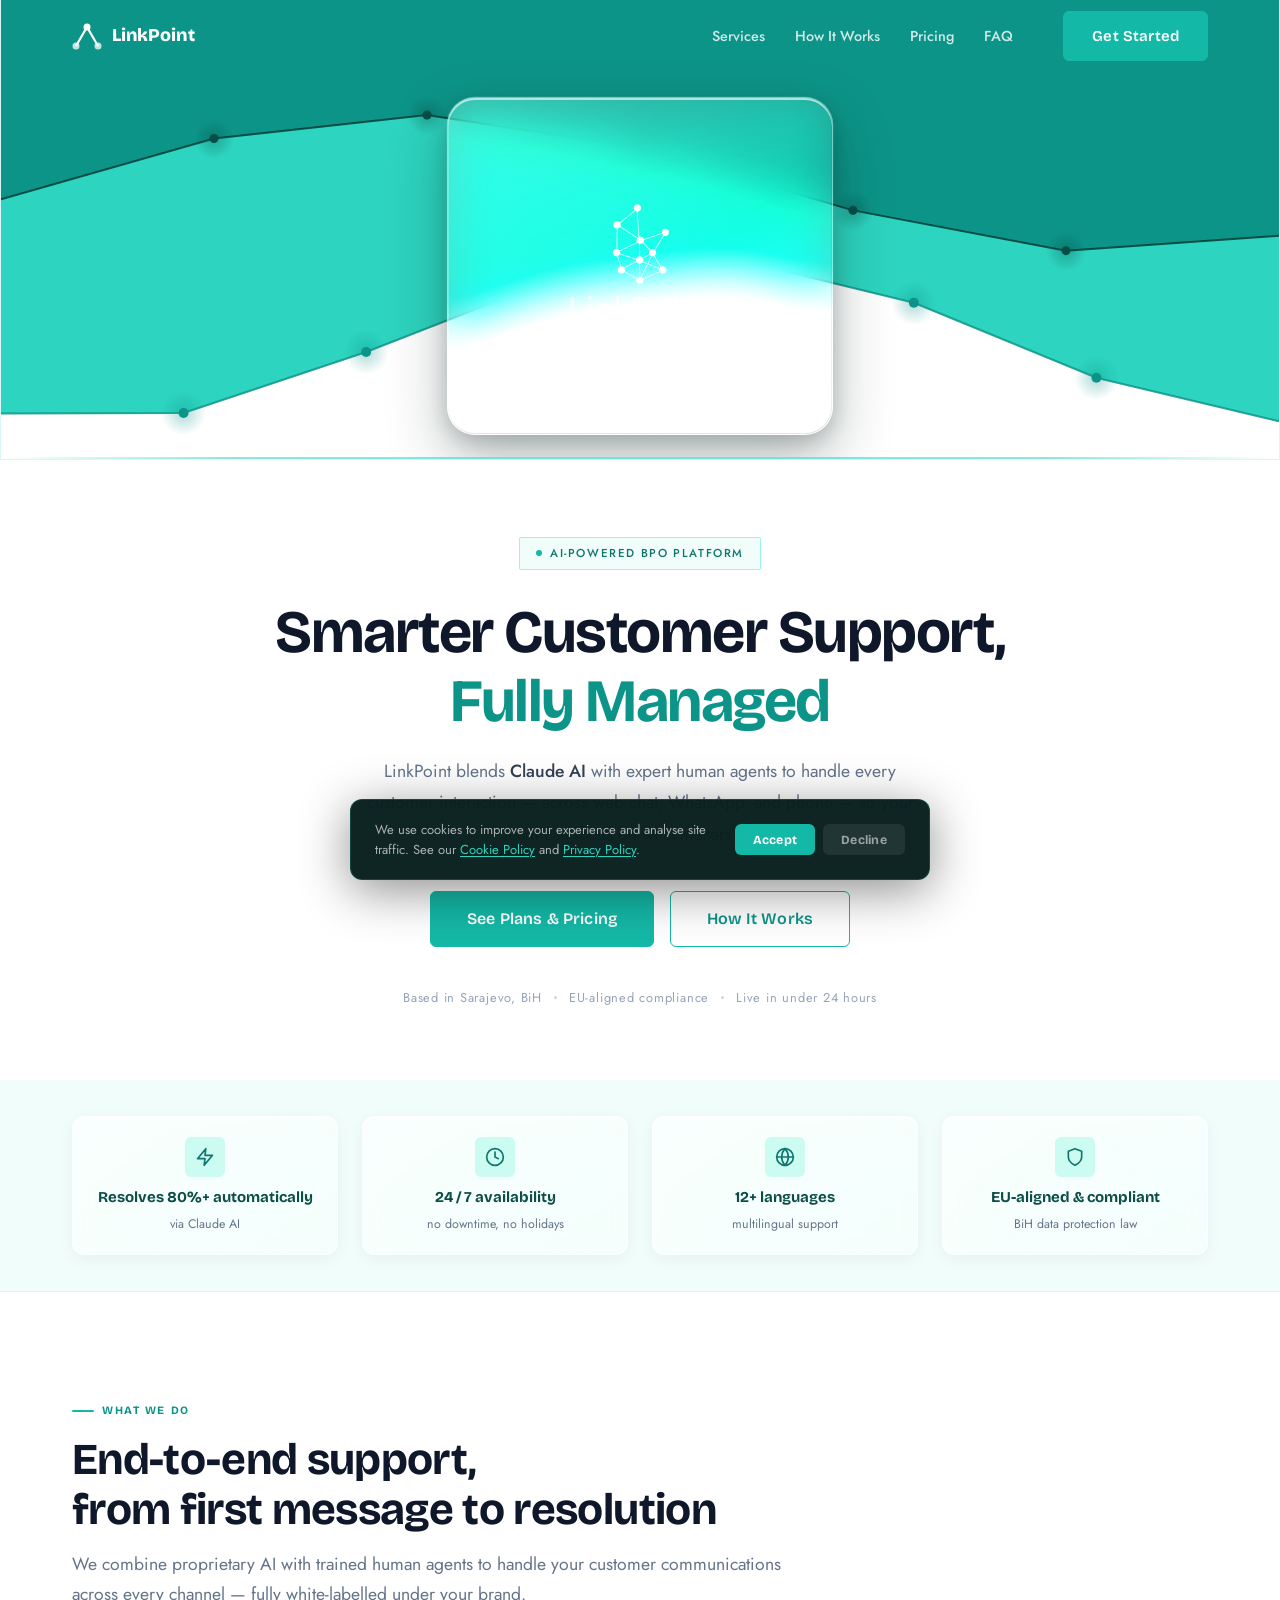
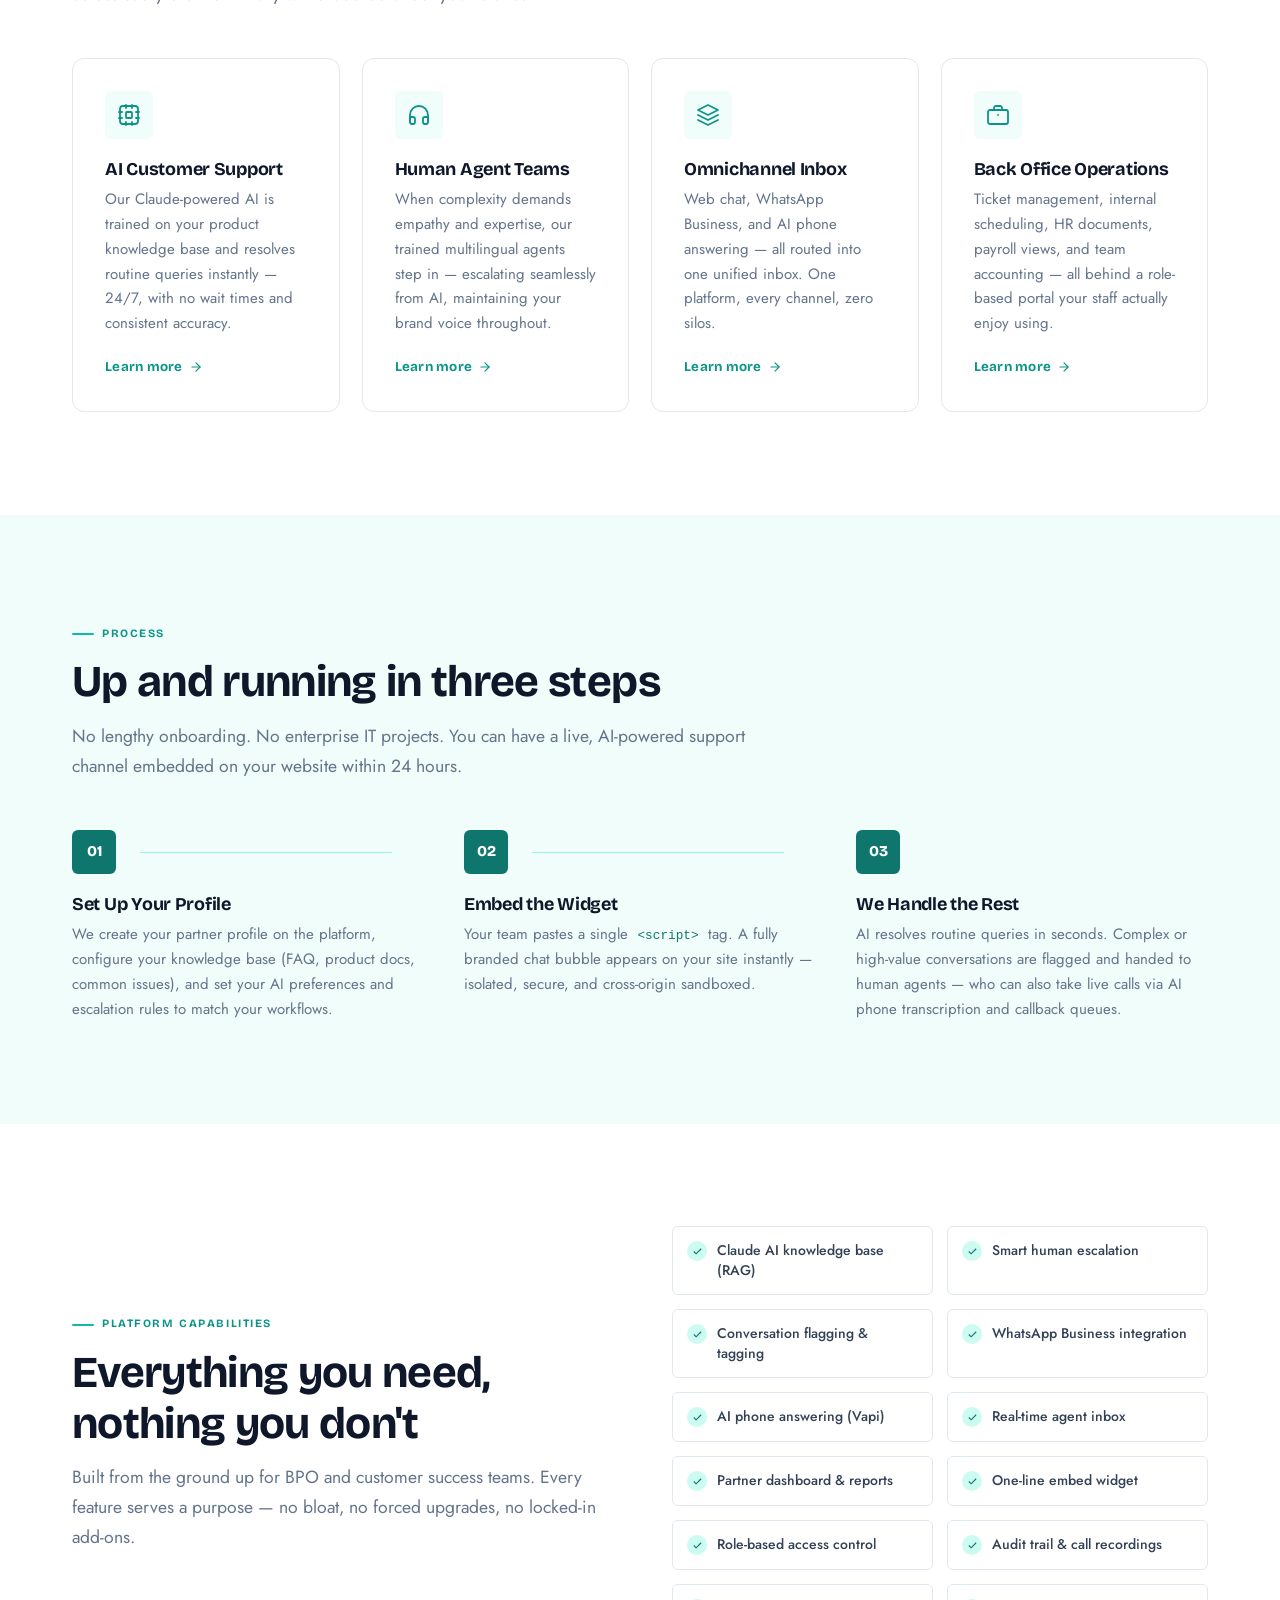
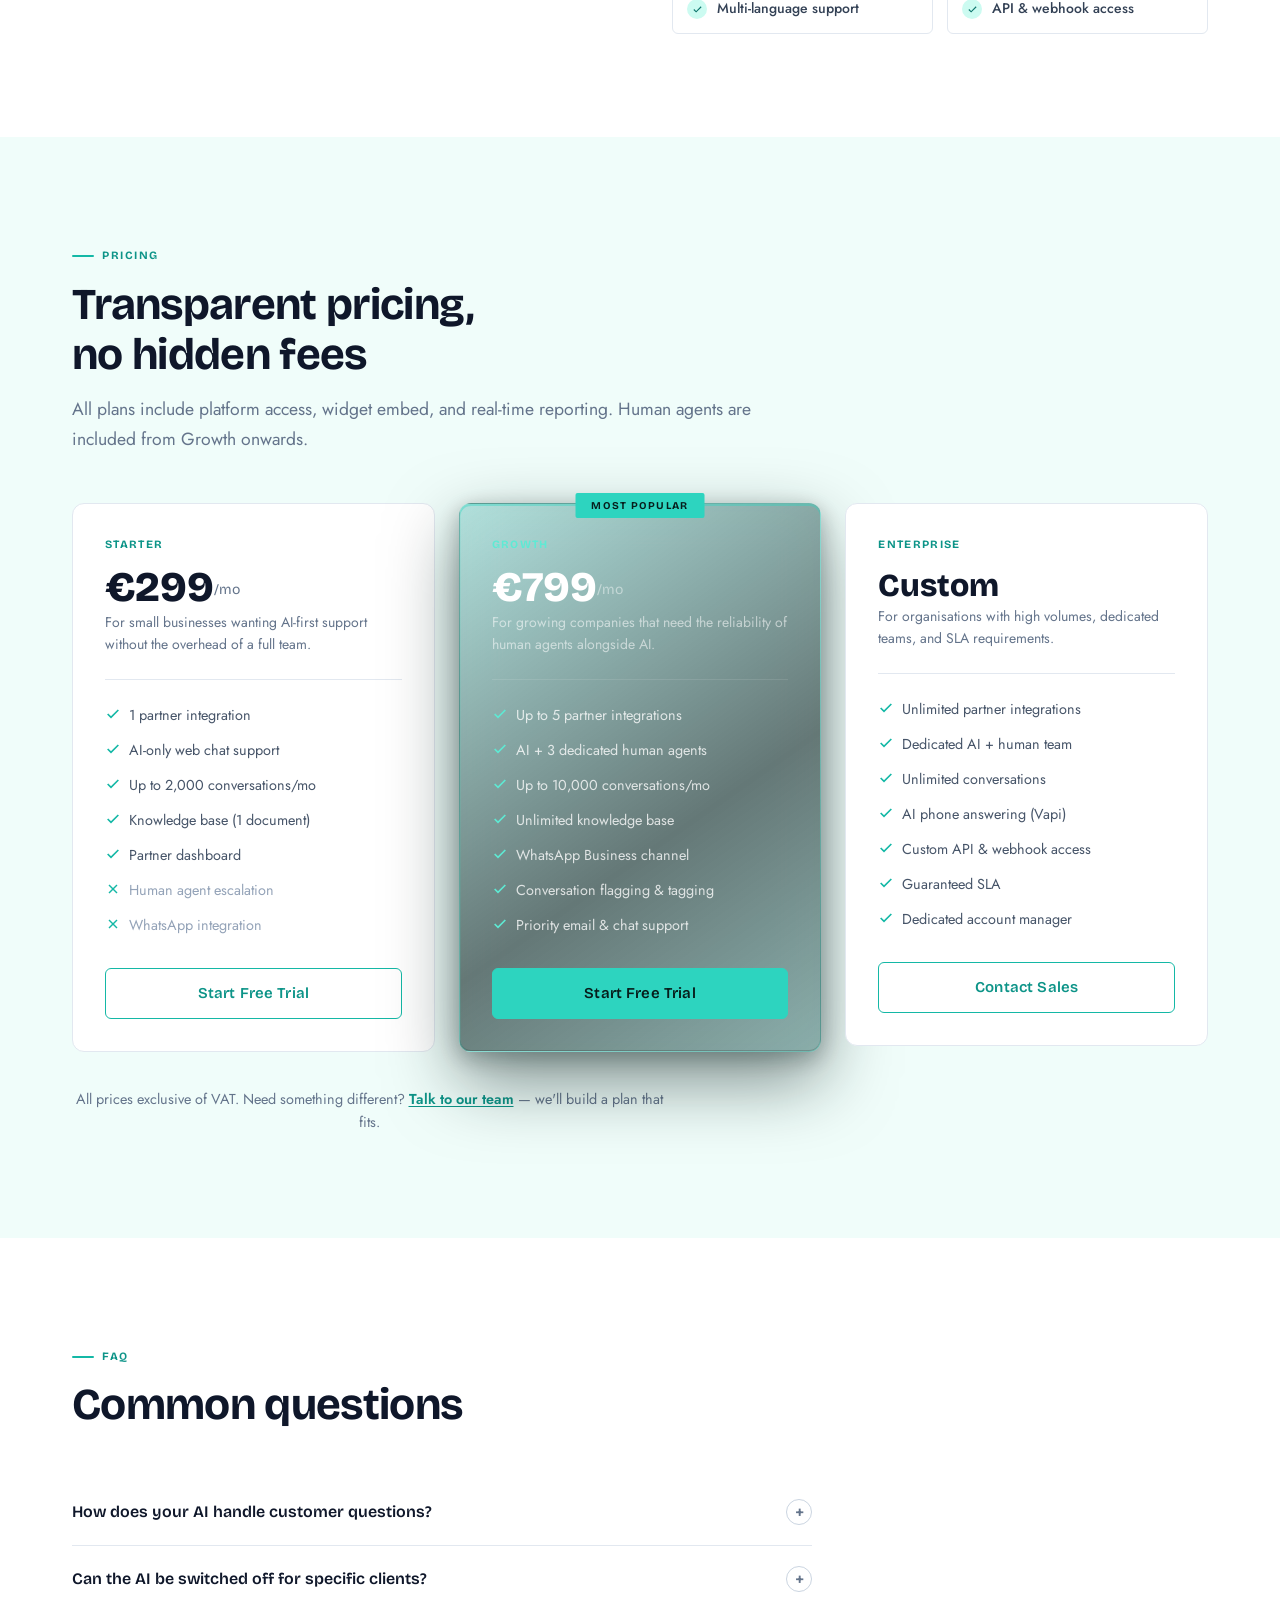
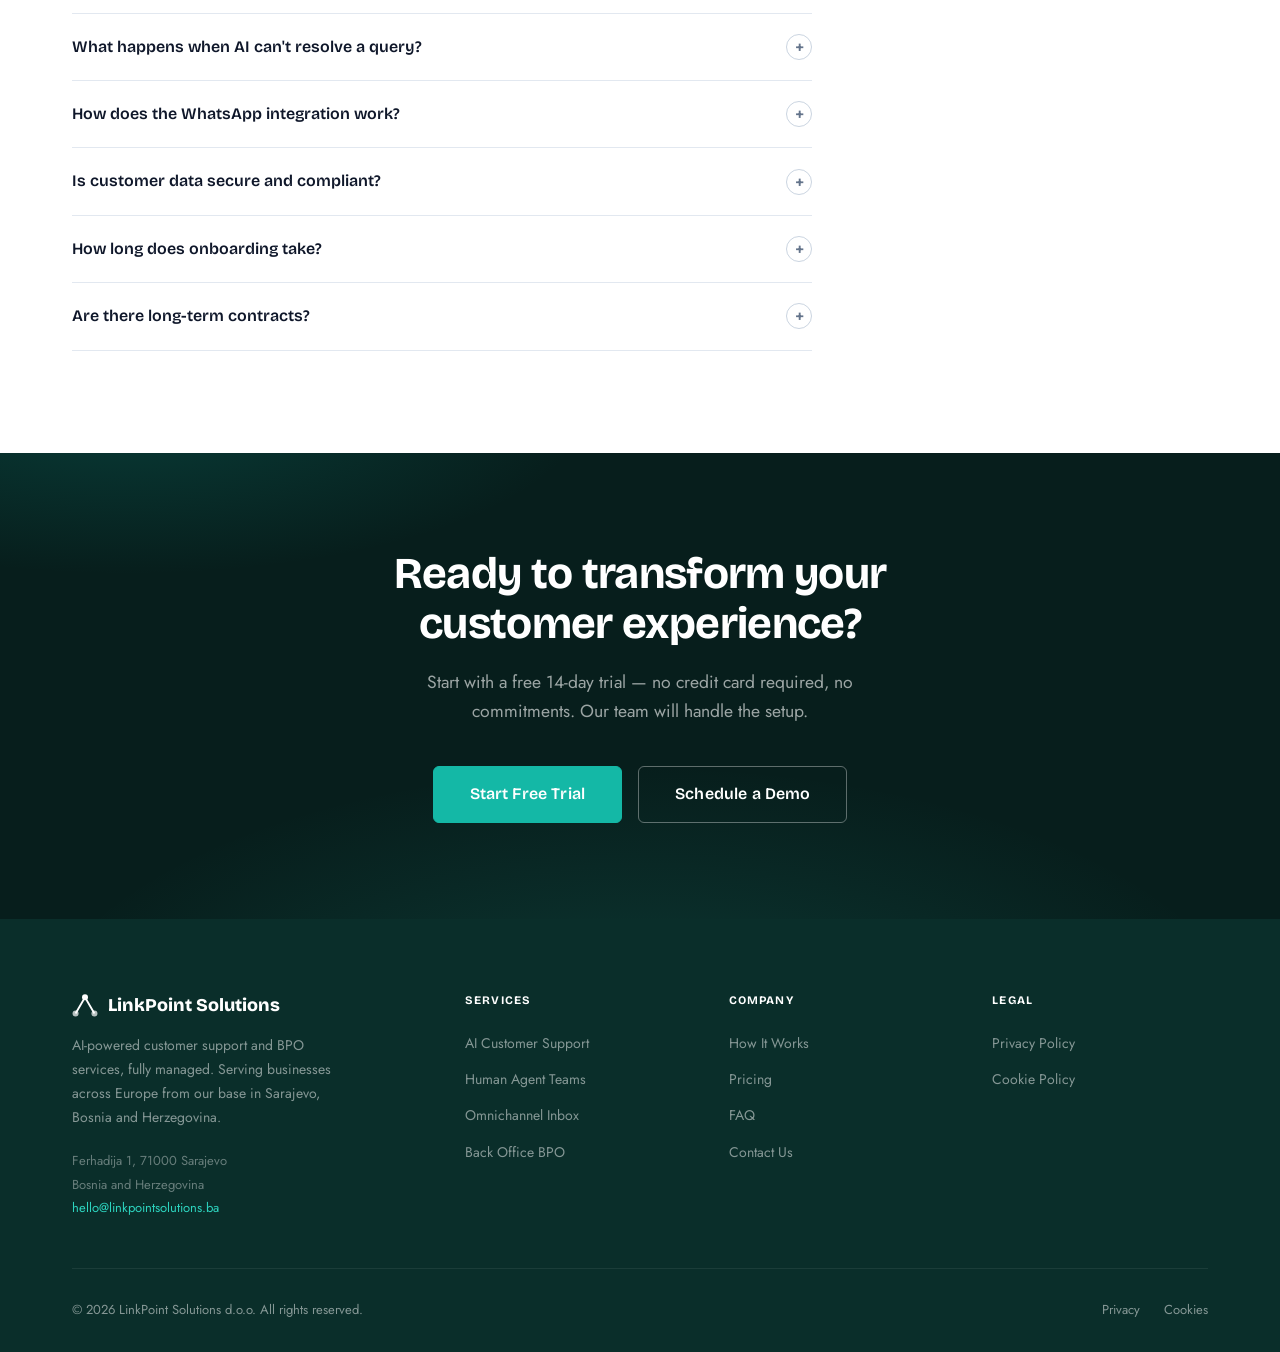
==== index.html @ cbd2d85a "Initial commit: LinkPoint Solutions website with two design variants Includes the original site plus" ====
<!DOCTYPE html>
<html lang="en">
<head>
  <meta charset="UTF-8" />
  <meta name="viewport" content="width=device-width, initial-scale=1.0" />
  <title>LinkPoint Solutions — AI-Powered Customer Support & BPO</title>
  <meta name="description" content="LinkPoint delivers a hybrid AI + human BPO platform — fully managed customer support across web chat, WhatsApp, and phone. Based in Bosnia and Herzegovina, serving clients across Europe." />
  <meta name="keywords" content="BPO, customer support, AI customer support, human agents, WhatsApp integration, Bosnia Herzegovina" />

  <!-- Open Graph -->
  <meta property="og:type" content="website" />
  <meta property="og:title" content="LinkPoint Solutions — AI-Powered Customer Support" />
  <meta property="og:description" content="Hybrid AI + human customer support, fully managed. One line of code on your website." />
  <meta property="og:locale" content="en_GB" />

  <!-- Fonts: Bricolage Grotesque (display) + Jost (body) -->
  <link rel="preconnect" href="https://fonts.googleapis.com" />
  <link rel="preconnect" href="https://fonts.gstatic.com" crossorigin />
  <link href="https://fonts.googleapis.com/css2?family=Bricolage+Grotesque:opsz,wght@12..96,400;12..96,600;12..96,700;12..96,800&family=Jost:wght@300;400;500;600&display=swap" rel="stylesheet" />

  <link rel="stylesheet" href="style.css" />
</head>
<body>

<!-- ── Cookie Consent Banner ─────────────────────────────── -->
<div class="cookie-bar" id="cookieBar" role="complementary" aria-label="Cookie consent">
  <p class="cookie-text">
    We use cookies to improve your experience and analyse site traffic.
    See our <a href="cookie-policy.html">Cookie Policy</a> and
    <a href="privacy-policy.html">Privacy Policy</a>.
  </p>
  <div class="cookie-btns">
    <button class="c-btn c-accept" id="cookieAccept">Accept</button>
    <button class="c-btn c-decline" id="cookieDecline">Decline</button>
  </div>
</div>

<!-- ── Navigation ────────────────────────────────────────── -->
<nav class="nav" id="mainNav" aria-label="Main navigation">
  <div class="container nav-inner">
    <a href="index.html" class="nav-logo" aria-label="LinkPoint Solutions home">
      <!-- Logo mark: 3 nodes connected by straight lines (mirrors the wave) -->
      <svg width="30" height="28" viewBox="0 0 30 28" fill="none" aria-hidden="true">
        <circle cx="4"  cy="24" r="3.5" fill="currentColor" opacity=".75"/>
        <circle cx="15" cy="5"  r="3.5" fill="currentColor"/>
        <circle cx="26" cy="24" r="3.5" fill="currentColor" opacity=".75"/>
        <polyline points="4,24 15,5 26,24" stroke="currentColor" stroke-width="2.2"
                  stroke-linejoin="miter" fill="none"/>
      </svg>
      LinkPoint
    </a>

    <ul class="nav-links" role="list">
      <li><a href="#services" class="nav-link">Services</a></li>
      <li><a href="#how-it-works" class="nav-link">How It Works</a></li>
      <li><a href="#pricing" class="nav-link">Pricing</a></li>
      <li><a href="#faq" class="nav-link">FAQ</a></li>
    </ul>

    <div class="nav-cta">
      <a href="#contact" class="btn btn-primary">Get Started</a>
    </div>

    <button class="nav-toggle" id="navToggle" aria-label="Toggle menu" aria-expanded="false">
      <span></span><span></span><span></span>
    </button>
  </div>
</nav>

<!-- Mobile drawer -->
<div class="nav-drawer" id="navDrawer" role="dialog" aria-modal="true" aria-label="Mobile navigation">
  <a href="#services"      class="nav-link">Services</a>
  <a href="#how-it-works"  class="nav-link">How It Works</a>
  <a href="#pricing"       class="nav-link">Pricing</a>
  <a href="#faq"           class="nav-link">FAQ</a>
  <div class="nav-cta"><a href="#contact" class="btn btn-primary btn-lg">Get Started</a></div>
</div>

<!-- ── Wave Header (top of page, with logo) ──────────────── -->
<header class="wave-header" aria-label="LinkPoint Solutions">
  <canvas id="heroWave" aria-hidden="true"></canvas>
  <div class="wave-logo-wrap">
    <div class="wave-logo-glass">
      <img src="logo.png" alt="LinkPoint Solutions" class="wave-logo-img" />
    </div>
  </div>
</header>

<!-- ── Hero Content (white bg below wave) ────────────────── -->
<section class="hero-below" id="home" aria-label="Hero">
  <div class="container hero-below-inner">

    <div class="hero-badge">
      <span class="badge-pulse" aria-hidden="true"></span>
      AI-Powered BPO Platform
    </div>

    <h1>Smarter Customer Support,<br><em>Fully Managed</em></h1>

    <p class="hero-lead">
      LinkPoint blends <strong>Claude AI</strong> with expert human agents to handle
      every customer interaction — across web chat, WhatsApp, and phone —
      so your team can focus on what matters most.
    </p>

    <div class="hero-actions">
      <a href="#pricing" class="btn btn-primary btn-lg">See Plans &amp; Pricing</a>
      <a href="#how-it-works" class="btn btn-outline btn-lg">How It Works</a>
    </div>

    <div class="hero-proof">
      <span>Based in Sarajevo, BiH</span>
      <span class="hero-proof-sep" aria-hidden="true"></span>
      <span>EU-aligned compliance</span>
      <span class="hero-proof-sep" aria-hidden="true"></span>
      <span>Live in under 24 hours</span>
    </div>

  </div>
</section>


<!-- ── Value Bar ──────────────────────────────────────────── -->
<section class="value-bar" aria-label="Key benefits">
  <div class="container">
    <div class="value-grid">
      <div class="value-item">
        <div class="value-icon" aria-hidden="true">
          <!-- Bolt -->
          <svg width="20" height="20" fill="none" stroke="currentColor" stroke-width="2" stroke-linecap="round" stroke-linejoin="round" viewBox="0 0 24 24"><polygon points="13 2 3 14 12 14 11 22 21 10 12 10 13 2"/></svg>
        </div>
        <div class="value-text">Resolves 80%+ automatically</div>
        <div class="value-sub">via Claude AI</div>
      </div>
      <div class="value-item">
        <div class="value-icon" aria-hidden="true">
          <!-- Clock -->
          <svg width="20" height="20" fill="none" stroke="currentColor" stroke-width="2" stroke-linecap="round" stroke-linejoin="round" viewBox="0 0 24 24"><circle cx="12" cy="12" r="10"/><polyline points="12 6 12 12 16 14"/></svg>
        </div>
        <div class="value-text">24 / 7 availability</div>
        <div class="value-sub">no downtime, no holidays</div>
      </div>
      <div class="value-item">
        <div class="value-icon" aria-hidden="true">
          <!-- Globe -->
          <svg width="20" height="20" fill="none" stroke="currentColor" stroke-width="2" stroke-linecap="round" stroke-linejoin="round" viewBox="0 0 24 24"><circle cx="12" cy="12" r="10"/><line x1="2" y1="12" x2="22" y2="12"/><path d="M12 2a15.3 15.3 0 0 1 4 10 15.3 15.3 0 0 1-4 10 15.3 15.3 0 0 1-4-10 15.3 15.3 0 0 1 4-10z"/></svg>
        </div>
        <div class="value-text">12+ languages</div>
        <div class="value-sub">multilingual support</div>
      </div>
      <div class="value-item">
        <div class="value-icon" aria-hidden="true">
          <!-- Shield -->
          <svg width="20" height="20" fill="none" stroke="currentColor" stroke-width="2" stroke-linecap="round" stroke-linejoin="round" viewBox="0 0 24 24"><path d="M12 22s8-4 8-10V5l-8-3-8 3v7c0 6 8 10 8 10z"/></svg>
        </div>
        <div class="value-text">EU-aligned &amp; compliant</div>
        <div class="value-sub">BiH data protection law</div>
      </div>
    </div>
  </div>
</section>


<!-- ── Services ───────────────────────────────────────────── -->
<section class="section" id="services" aria-label="Services">
  <div class="container">
    <p class="label">What We Do</p>
    <h2>End-to-end support,<br>from first message to resolution</h2>
    <p class="section-lead">
      We combine proprietary AI with trained human agents to handle your customer
      communications across every channel — fully white-labelled under your brand.
    </p>

    <div class="services-grid">

      <!-- AI Customer Support -->
      <article class="service-card reveal">
        <div class="service-icon" aria-hidden="true">
          <!-- CPU / AI icon -->
          <svg width="24" height="24" fill="none" stroke="currentColor" stroke-width="1.8" stroke-linecap="round" stroke-linejoin="round" viewBox="0 0 24 24">
            <rect x="9" y="9" width="6" height="6" rx="1"/>
            <path d="M15 2v3M9 2v3M15 19v3M9 19v3M22 9h-3M5 9H2M22 15h-3M5 15H2"/>
            <rect x="3" y="3" width="18" height="18" rx="3"/>
          </svg>
        </div>
        <h3>AI Customer Support</h3>
        <p>Our Claude-powered AI is trained on your product knowledge base and resolves
           routine queries instantly — 24/7, with no wait times and consistent accuracy.</p>
        <div class="service-arrow">
          Learn more
          <svg width="14" height="14" fill="none" stroke="currentColor" stroke-width="2" stroke-linecap="round" stroke-linejoin="round" viewBox="0 0 24 24"><line x1="5" y1="12" x2="19" y2="12"/><polyline points="12 5 19 12 12 19"/></svg>
        </div>
      </article>

      <!-- Human Agent Teams -->
      <article class="service-card reveal reveal-delay-1">
        <div class="service-icon" aria-hidden="true">
          <!-- Headset -->
          <svg width="24" height="24" fill="none" stroke="currentColor" stroke-width="1.8" stroke-linecap="round" stroke-linejoin="round" viewBox="0 0 24 24">
            <path d="M3 18v-6a9 9 0 0 1 18 0v6"/>
            <path d="M21 19a2 2 0 0 1-2 2h-1a2 2 0 0 1-2-2v-3a2 2 0 0 1 2-2h3z"/>
            <path d="M3 19a2 2 0 0 0 2 2h1a2 2 0 0 0 2-2v-3a2 2 0 0 0-2-2H3z"/>
          </svg>
        </div>
        <h3>Human Agent Teams</h3>
        <p>When complexity demands empathy and expertise, our trained multilingual agents
           step in — escalating seamlessly from AI, maintaining your brand voice throughout.</p>
        <div class="service-arrow">
          Learn more
          <svg width="14" height="14" fill="none" stroke="currentColor" stroke-width="2" stroke-linecap="round" stroke-linejoin="round" viewBox="0 0 24 24"><line x1="5" y1="12" x2="19" y2="12"/><polyline points="12 5 19 12 12 19"/></svg>
        </div>
      </article>

      <!-- Omnichannel Inbox -->
      <article class="service-card reveal reveal-delay-2">
        <div class="service-icon" aria-hidden="true">
          <!-- Layers -->
          <svg width="24" height="24" fill="none" stroke="currentColor" stroke-width="1.8" stroke-linecap="round" stroke-linejoin="round" viewBox="0 0 24 24">
            <polygon points="12 2 2 7 12 12 22 7 12 2"/>
            <polyline points="2 17 12 22 22 17"/>
            <polyline points="2 12 12 17 22 12"/>
          </svg>
        </div>
        <h3>Omnichannel Inbox</h3>
        <p>Web chat, WhatsApp Business, and AI phone answering — all routed into
           one unified inbox. One platform, every channel, zero silos.</p>
        <div class="service-arrow">
          Learn more
          <svg width="14" height="14" fill="none" stroke="currentColor" stroke-width="2" stroke-linecap="round" stroke-linejoin="round" viewBox="0 0 24 24"><line x1="5" y1="12" x2="19" y2="12"/><polyline points="12 5 19 12 12 19"/></svg>
        </div>
      </article>

      <!-- Back Office BPO -->
      <article class="service-card reveal reveal-delay-3">
        <div class="service-icon" aria-hidden="true">
          <!-- Briefcase -->
          <svg width="24" height="24" fill="none" stroke="currentColor" stroke-width="1.8" stroke-linecap="round" stroke-linejoin="round" viewBox="0 0 24 24">
            <rect x="2" y="7" width="20" height="14" rx="2"/>
            <path d="M16 7V5a2 2 0 0 0-2-2h-4a2 2 0 0 0-2 2v2"/>
            <line x1="12" y1="12" x2="12" y2="12"/>
          </svg>
        </div>
        <h3>Back Office Operations</h3>
        <p>Ticket management, internal scheduling, HR documents, payroll views,
           and team accounting — all behind a role-based portal your staff actually enjoy using.</p>
        <div class="service-arrow">
          Learn more
          <svg width="14" height="14" fill="none" stroke="currentColor" stroke-width="2" stroke-linecap="round" stroke-linejoin="round" viewBox="0 0 24 24"><line x1="5" y1="12" x2="19" y2="12"/><polyline points="12 5 19 12 12 19"/></svg>
        </div>
      </article>

    </div>
  </div>
</section>


<!-- ── How It Works ───────────────────────────────────────── -->
<section class="section hiw" id="how-it-works" aria-label="How it works">
  <div class="container">
    <p class="label">Process</p>
    <h2>Up and running in three steps</h2>
    <p class="section-lead">
      No lengthy onboarding. No enterprise IT projects. You can have a live,
      AI-powered support channel embedded on your website within 24 hours.
    </p>

    <div class="hiw-grid">

      <div class="hiw-step reveal">
        <div class="step-num" aria-hidden="true">01</div>
        <h3>Set Up Your Profile</h3>
        <p>We create your partner profile on the platform, configure your knowledge base
           (FAQ, product docs, common issues), and set your AI preferences and escalation
           rules to match your workflows.</p>
      </div>

      <div class="hiw-step reveal reveal-delay-1">
        <div class="step-num" aria-hidden="true">02</div>
        <h3>Embed the Widget</h3>
        <p>Your team pastes a single <code style="font-size:.85em;background:var(--t-50);padding:.1em .35em;border-radius:3px;color:var(--t-700);">&lt;script&gt;</code> tag.
           A fully branded chat bubble appears on your site instantly — isolated, secure,
           and cross-origin sandboxed.</p>
      </div>

      <div class="hiw-step reveal reveal-delay-2">
        <div class="step-num" aria-hidden="true">03</div>
        <h3>We Handle the Rest</h3>
        <p>AI resolves routine queries in seconds. Complex or high-value conversations are
           flagged and handed to human agents — who can also take live calls via AI phone
           transcription and callback queues.</p>
      </div>

    </div>
  </div>
</section>


<!-- ── Features ───────────────────────────────────────────── -->
<section class="section" aria-label="Features">
  <div class="container">
    <div class="features-inner">

      <div>
        <p class="label">Platform Capabilities</p>
        <h2>Everything you need,<br>nothing you don't</h2>
        <p class="section-lead" style="margin-bottom:0;">
          Built from the ground up for BPO and customer success teams. Every feature
          serves a purpose — no bloat, no forced upgrades, no locked-in add-ons.
        </p>
      </div>

      <div class="features-list">

        <div class="feature-chip reveal">
          <div class="chip-check" aria-hidden="true">
            <svg width="11" height="11" fill="none" stroke="currentColor" stroke-width="2.5" viewBox="0 0 24 24"><polyline points="20 6 9 17 4 12"/></svg>
          </div>
          <span class="chip-text">Claude AI knowledge base (RAG)</span>
        </div>

        <div class="feature-chip reveal reveal-delay-1">
          <div class="chip-check" aria-hidden="true">
            <svg width="11" height="11" fill="none" stroke="currentColor" stroke-width="2.5" viewBox="0 0 24 24"><polyline points="20 6 9 17 4 12"/></svg>
          </div>
          <span class="chip-text">Smart human escalation</span>
        </div>

        <div class="feature-chip reveal reveal-delay-2">
          <div class="chip-check" aria-hidden="true">
            <svg width="11" height="11" fill="none" stroke="currentColor" stroke-width="2.5" viewBox="0 0 24 24"><polyline points="20 6 9 17 4 12"/></svg>
          </div>
          <span class="chip-text">Conversation flagging &amp; tagging</span>
        </div>

        <div class="feature-chip reveal reveal-delay-3">
          <div class="chip-check" aria-hidden="true">
            <svg width="11" height="11" fill="none" stroke="currentColor" stroke-width="2.5" viewBox="0 0 24 24"><polyline points="20 6 9 17 4 12"/></svg>
          </div>
          <span class="chip-text">WhatsApp Business integration</span>
        </div>

        <div class="feature-chip reveal">
          <div class="chip-check" aria-hidden="true">
            <svg width="11" height="11" fill="none" stroke="currentColor" stroke-width="2.5" viewBox="0 0 24 24"><polyline points="20 6 9 17 4 12"/></svg>
          </div>
          <span class="chip-text">AI phone answering (Vapi)</span>
        </div>

        <div class="feature-chip reveal reveal-delay-1">
          <div class="chip-check" aria-hidden="true">
            <svg width="11" height="11" fill="none" stroke="currentColor" stroke-width="2.5" viewBox="0 0 24 24"><polyline points="20 6 9 17 4 12"/></svg>
          </div>
          <span class="chip-text">Real-time agent inbox</span>
        </div>

        <div class="feature-chip reveal reveal-delay-2">
          <div class="chip-check" aria-hidden="true">
            <svg width="11" height="11" fill="none" stroke="currentColor" stroke-width="2.5" viewBox="0 0 24 24"><polyline points="20 6 9 17 4 12"/></svg>
          </div>
          <span class="chip-text">Partner dashboard &amp; reports</span>
        </div>

        <div class="feature-chip reveal reveal-delay-3">
          <div class="chip-check" aria-hidden="true">
            <svg width="11" height="11" fill="none" stroke="currentColor" stroke-width="2.5" viewBox="0 0 24 24"><polyline points="20 6 9 17 4 12"/></svg>
          </div>
          <span class="chip-text">One-line embed widget</span>
        </div>

        <div class="feature-chip reveal">
          <div class="chip-check" aria-hidden="true">
            <svg width="11" height="11" fill="none" stroke="currentColor" stroke-width="2.5" viewBox="0 0 24 24"><polyline points="20 6 9 17 4 12"/></svg>
          </div>
          <span class="chip-text">Role-based access control</span>
        </div>

        <div class="feature-chip reveal reveal-delay-1">
          <div class="chip-check" aria-hidden="true">
            <svg width="11" height="11" fill="none" stroke="currentColor" stroke-width="2.5" viewBox="0 0 24 24"><polyline points="20 6 9 17 4 12"/></svg>
          </div>
          <span class="chip-text">Audit trail &amp; call recordings</span>
        </div>

        <div class="feature-chip reveal reveal-delay-2">
          <div class="chip-check" aria-hidden="true">
            <svg width="11" height="11" fill="none" stroke="currentColor" stroke-width="2.5" viewBox="0 0 24 24"><polyline points="20 6 9 17 4 12"/></svg>
          </div>
          <span class="chip-text">Multi-language support</span>
        </div>

        <div class="feature-chip reveal reveal-delay-3">
          <div class="chip-check" aria-hidden="true">
            <svg width="11" height="11" fill="none" stroke="currentColor" stroke-width="2.5" viewBox="0 0 24 24"><polyline points="20 6 9 17 4 12"/></svg>
          </div>
          <span class="chip-text">API &amp; webhook access</span>
        </div>

      </div>
    </div>
  </div>
</section>


<!-- ── Pricing ────────────────────────────────────────────── -->
<section class="section pricing-bg" id="pricing" aria-label="Pricing">
  <div class="container">
    <p class="label">Pricing</p>
    <h2>Transparent pricing,<br>no hidden fees</h2>
    <p class="section-lead">
      All plans include platform access, widget embed, and real-time reporting.
      Human agents are included from Growth onwards.
    </p>

    <div class="pricing-grid">

      <!-- Starter -->
      <div class="plan-card reveal">
        <div class="plan-name">Starter</div>
        <div class="plan-price">€299<sub>/mo</sub></div>
        <p class="plan-desc">For small businesses wanting AI-first support without the overhead of a full team.</p>
        <div class="plan-divider"></div>
        <ul class="plan-features">
          <li class="plan-feature">
            <svg width="16" height="16" fill="none" stroke="currentColor" stroke-width="2.5" viewBox="0 0 24 24"><polyline points="20 6 9 17 4 12"/></svg>
            1 partner integration
          </li>
          <li class="plan-feature">
            <svg width="16" height="16" fill="none" stroke="currentColor" stroke-width="2.5" viewBox="0 0 24 24"><polyline points="20 6 9 17 4 12"/></svg>
            AI-only web chat support
          </li>
          <li class="plan-feature">
            <svg width="16" height="16" fill="none" stroke="currentColor" stroke-width="2.5" viewBox="0 0 24 24"><polyline points="20 6 9 17 4 12"/></svg>
            Up to 2,000 conversations/mo
          </li>
          <li class="plan-feature">
            <svg width="16" height="16" fill="none" stroke="currentColor" stroke-width="2.5" viewBox="0 0 24 24"><polyline points="20 6 9 17 4 12"/></svg>
            Knowledge base (1 document)
          </li>
          <li class="plan-feature">
            <svg width="16" height="16" fill="none" stroke="currentColor" stroke-width="2.5" viewBox="0 0 24 24"><polyline points="20 6 9 17 4 12"/></svg>
            Partner dashboard
          </li>
          <li class="plan-feature dim">
            <svg width="16" height="16" fill="none" stroke="currentColor" stroke-width="2" viewBox="0 0 24 24"><line x1="18" y1="6" x2="6" y2="18"/><line x1="6" y1="6" x2="18" y2="18"/></svg>
            Human agent escalation
          </li>
          <li class="plan-feature dim">
            <svg width="16" height="16" fill="none" stroke="currentColor" stroke-width="2" viewBox="0 0 24 24"><line x1="18" y1="6" x2="6" y2="18"/><line x1="6" y1="6" x2="18" y2="18"/></svg>
            WhatsApp integration
          </li>
        </ul>
        <a href="#contact" class="btn btn-outline">Start Free Trial</a>
      </div>

      <!-- Growth (highlighted) -->
      <div class="plan-card highlighted reveal reveal-delay-1">
        <div class="plan-badge">Most Popular</div>
        <div class="plan-name">Growth</div>
        <div class="plan-price">€799<sub>/mo</sub></div>
        <p class="plan-desc">For growing companies that need the reliability of human agents alongside AI.</p>
        <div class="plan-divider"></div>
        <ul class="plan-features">
          <li class="plan-feature">
            <svg width="16" height="16" fill="none" stroke="currentColor" stroke-width="2.5" viewBox="0 0 24 24"><polyline points="20 6 9 17 4 12"/></svg>
            Up to 5 partner integrations
          </li>
          <li class="plan-feature">
            <svg width="16" height="16" fill="none" stroke="currentColor" stroke-width="2.5" viewBox="0 0 24 24"><polyline points="20 6 9 17 4 12"/></svg>
            AI + 3 dedicated human agents
          </li>
          <li class="plan-feature">
            <svg width="16" height="16" fill="none" stroke="currentColor" stroke-width="2.5" viewBox="0 0 24 24"><polyline points="20 6 9 17 4 12"/></svg>
            Up to 10,000 conversations/mo
          </li>
          <li class="plan-feature">
            <svg width="16" height="16" fill="none" stroke="currentColor" stroke-width="2.5" viewBox="0 0 24 24"><polyline points="20 6 9 17 4 12"/></svg>
            Unlimited knowledge base
          </li>
          <li class="plan-feature">
            <svg width="16" height="16" fill="none" stroke="currentColor" stroke-width="2.5" viewBox="0 0 24 24"><polyline points="20 6 9 17 4 12"/></svg>
            WhatsApp Business channel
          </li>
          <li class="plan-feature">
            <svg width="16" height="16" fill="none" stroke="currentColor" stroke-width="2.5" viewBox="0 0 24 24"><polyline points="20 6 9 17 4 12"/></svg>
            Conversation flagging &amp; tagging
          </li>
          <li class="plan-feature">
            <svg width="16" height="16" fill="none" stroke="currentColor" stroke-width="2.5" viewBox="0 0 24 24"><polyline points="20 6 9 17 4 12"/></svg>
            Priority email &amp; chat support
          </li>
        </ul>
        <a href="#contact" class="btn btn-primary">Start Free Trial</a>
      </div>

      <!-- Enterprise -->
      <div class="plan-card reveal reveal-delay-2">
        <div class="plan-name">Enterprise</div>
        <div class="plan-price" style="font-size:2rem;padding-top:.25rem;">Custom</div>
        <p class="plan-desc">For organisations with high volumes, dedicated teams, and SLA requirements.</p>
        <div class="plan-divider"></div>
        <ul class="plan-features">
          <li class="plan-feature">
            <svg width="16" height="16" fill="none" stroke="currentColor" stroke-width="2.5" viewBox="0 0 24 24"><polyline points="20 6 9 17 4 12"/></svg>
            Unlimited partner integrations
          </li>
          <li class="plan-feature">
            <svg width="16" height="16" fill="none" stroke="currentColor" stroke-width="2.5" viewBox="0 0 24 24"><polyline points="20 6 9 17 4 12"/></svg>
            Dedicated AI + human team
          </li>
          <li class="plan-feature">
            <svg width="16" height="16" fill="none" stroke="currentColor" stroke-width="2.5" viewBox="0 0 24 24"><polyline points="20 6 9 17 4 12"/></svg>
            Unlimited conversations
          </li>
          <li class="plan-feature">
            <svg width="16" height="16" fill="none" stroke="currentColor" stroke-width="2.5" viewBox="0 0 24 24"><polyline points="20 6 9 17 4 12"/></svg>
            AI phone answering (Vapi)
          </li>
          <li class="plan-feature">
            <svg width="16" height="16" fill="none" stroke="currentColor" stroke-width="2.5" viewBox="0 0 24 24"><polyline points="20 6 9 17 4 12"/></svg>
            Custom API &amp; webhook access
          </li>
          <li class="plan-feature">
            <svg width="16" height="16" fill="none" stroke="currentColor" stroke-width="2.5" viewBox="0 0 24 24"><polyline points="20 6 9 17 4 12"/></svg>
            Guaranteed SLA
          </li>
          <li class="plan-feature">
            <svg width="16" height="16" fill="none" stroke="currentColor" stroke-width="2.5" viewBox="0 0 24 24"><polyline points="20 6 9 17 4 12"/></svg>
            Dedicated account manager
          </li>
        </ul>
        <a href="#contact" class="btn btn-outline">Contact Sales</a>
      </div>

    </div>

    <p class="pricing-note">
      All prices exclusive of VAT. Need something different?
      <a href="mailto:hello@linkpointsolutions.ba">Talk to our team</a> — we'll build a plan that fits.
    </p>
  </div>
</section>


<!-- ── FAQ ────────────────────────────────────────────────── -->
<section class="section" id="faq" aria-label="Frequently asked questions">
  <div class="container">
    <p class="label">FAQ</p>
    <h2>Common questions</h2>

    <div class="faq-wrap">

      <div class="faq-item">
        <details class="faq-details">
          <summary class="faq-summary">
            How does your AI handle customer questions?
            <span class="faq-icon" aria-hidden="true">+</span>
          </summary>
          <p class="faq-answer">
            We use Anthropic's Claude model, trained on your uploaded knowledge base —
            your FAQs, product documentation, and common technical problems with solutions.
            When a customer sends a message, Claude retrieves relevant context, drafts a reply,
            and applies a confidence threshold. High-confidence answers are sent automatically;
            low-confidence queries are escalated to a human agent.
          </p>
        </details>
      </div>

      <div class="faq-item">
        <details class="faq-details">
          <summary class="faq-summary">
            Can the AI be switched off for specific clients?
            <span class="faq-icon" aria-hidden="true">+</span>
          </summary>
          <p class="faq-answer">
            Yes. Every partner company has an individual AI toggle on the platform.
            Admins can enable or disable AI at any time without affecting other partners.
            When AI is off, all conversations route directly to human agents.
          </p>
        </details>
      </div>

      <div class="faq-item">
        <details class="faq-details">
          <summary class="faq-summary">
            What happens when AI can't resolve a query?
            <span class="faq-icon" aria-hidden="true">+</span>
          </summary>
          <p class="faq-answer">
            The AI informs the customer politely that a specialist will follow up, then
            creates a ticket in our agent inbox. The assigned human agent receives full
            conversation context and can continue the conversation or — if it was a
            phone call — schedule a callback during business hours.
          </p>
        </details>
      </div>

      <div class="faq-item">
        <details class="faq-details">
          <summary class="faq-summary">
            How does the WhatsApp integration work?
            <span class="faq-icon" aria-hidden="true">+</span>
          </summary>
          <p class="faq-answer">
            We connect to the Meta WhatsApp Cloud API using your verified Business Account.
            Inbound customer messages flow into the same unified inbox as web chat.
            Service conversations (customer-initiated within 24 hours) are free on Meta's
            infrastructure. Template messages (outbound notifications) are charged at Meta's
            standard rates per category and country.
          </p>
        </details>
      </div>

      <div class="faq-item">
        <details class="faq-details">
          <summary class="faq-summary">
            Is customer data secure and compliant?
            <span class="faq-icon" aria-hidden="true">+</span>
          </summary>
          <p class="faq-answer">
            Yes. All data is encrypted in transit (TLS 1.2+) and at rest. We operate under
            the Law on Protection of Personal Data of Bosnia and Herzegovina (Official Gazette
            49/06, 76/11, 89/11), which follows EU Directive 95/46/EC principles. The platform
            uses cross-origin sandboxed iframes with no <code>allow-same-origin</code> so your
            customers' conversation data cannot be accessed by the host page.
          </p>
        </details>
      </div>

      <div class="faq-item">
        <details class="faq-details">
          <summary class="faq-summary">
            How long does onboarding take?
            <span class="faq-icon" aria-hidden="true">+</span>
          </summary>
          <p class="faq-answer">
            For most clients, the platform is live within one business day. We create your
            partner profile, ingest your knowledge base, and generate your embed snippet —
            which your team pastes into your website's HTML. WhatsApp and phone integrations
            require Meta Business verification and Vapi configuration, which typically adds
            3–5 business days.
          </p>
        </details>
      </div>

      <div class="faq-item">
        <details class="faq-details">
          <summary class="faq-summary">
            Are there long-term contracts?
            <span class="faq-icon" aria-hidden="true">+</span>
          </summary>
          <p class="faq-answer">
            No. All plans are billed monthly and can be cancelled at any time with 30 days'
            notice. Enterprise clients may negotiate annual pricing for a discount. There are
            no setup fees and no lock-in penalties.
          </p>
        </details>
      </div>

    </div>
  </div>
</section>


<!-- ── CTA Section ────────────────────────────────────────── -->
<section class="cta-section" aria-label="Call to action">
  <div class="container">
    <h2>Ready to transform your<br>customer experience?</h2>
    <p>Start with a free 14-day trial — no credit card required, no commitments.
       Our team will handle the setup.</p>
    <div class="cta-actions">
      <a href="mailto:hello@linkpointsolutions.ba" class="btn btn-primary btn-lg">Start Free Trial</a>
      <a href="mailto:hello@linkpointsolutions.ba" class="btn btn-ghost btn-lg">Schedule a Demo</a>
    </div>
  </div>
</section>


<!-- ── Footer ─────────────────────────────────────────────── -->
<footer class="footer" id="contact">
  <div class="container">
    <div class="footer-grid">

      <!-- Brand -->
      <div class="footer-brand">
        <div class="footer-brand-logo">
          <svg width="26" height="24" viewBox="0 0 30 28" fill="none" aria-hidden="true">
            <circle cx="4"  cy="24" r="3.5" fill="currentColor" opacity=".7"/>
            <circle cx="15" cy="5"  r="3.5" fill="currentColor"/>
            <circle cx="26" cy="24" r="3.5" fill="currentColor" opacity=".7"/>
            <polyline points="4,24 15,5 26,24" stroke="currentColor" stroke-width="2.2" stroke-linejoin="miter" fill="none"/>
          </svg>
          LinkPoint Solutions
        </div>
        <p class="footer-desc">
          AI-powered customer support and BPO services, fully managed. Serving businesses
          across Europe from our base in Sarajevo, Bosnia and Herzegovina.
        </p>
        <address class="footer-address" style="font-style:normal;">
          Ferhadija 1, 71000 Sarajevo<br>
          Bosnia and Herzegovina<br>
          <a href="mailto:hello@linkpointsolutions.ba">hello@linkpointsolutions.ba</a>
        </address>
      </div>

      <!-- Services -->
      <div>
        <div class="footer-col-head">Services</div>
        <ul class="footer-links">
          <li><a href="#services" class="footer-link">AI Customer Support</a></li>
          <li><a href="#services" class="footer-link">Human Agent Teams</a></li>
          <li><a href="#services" class="footer-link">Omnichannel Inbox</a></li>
          <li><a href="#services" class="footer-link">Back Office BPO</a></li>
        </ul>
      </div>

      <!-- Company -->
      <div>
        <div class="footer-col-head">Company</div>
        <ul class="footer-links">
          <li><a href="#how-it-works" class="footer-link">How It Works</a></li>
          <li><a href="#pricing" class="footer-link">Pricing</a></li>
          <li><a href="#faq" class="footer-link">FAQ</a></li>
          <li><a href="mailto:hello@linkpointsolutions.ba" class="footer-link">Contact Us</a></li>
        </ul>
      </div>

      <!-- Legal -->
      <div>
        <div class="footer-col-head">Legal</div>
        <ul class="footer-links">
          <li><a href="privacy-policy.html" class="footer-link">Privacy Policy</a></li>
          <li><a href="cookie-policy.html"  class="footer-link">Cookie Policy</a></li>
        </ul>
      </div>

    </div>

    <div class="footer-bottom">
      <span>© 2026 LinkPoint Solutions d.o.o. All rights reserved.</span>
      <div class="footer-legal">
        <a href="privacy-policy.html">Privacy</a>
        <a href="cookie-policy.html">Cookies</a>
      </div>
    </div>
  </div>
</footer>


<!-- ── Scripts ────────────────────────────────────────────── -->
<script src="wave.js"></script>
<script>
(function () {
  'use strict';

  /* Nav scroll effect */
  var nav = document.getElementById('mainNav');
  window.addEventListener('scroll', function () {
    if (window.scrollY > 60) nav.classList.add('scrolled');
    else nav.classList.remove('scrolled');
  }, { passive: true });

  /* Mobile drawer */
  var toggle = document.getElementById('navToggle');
  var drawer = document.getElementById('navDrawer');
  if (toggle && drawer) {
    toggle.addEventListener('click', function () {
      var open = drawer.classList.toggle('open');
      toggle.classList.toggle('open', open);
      toggle.setAttribute('aria-expanded', open);
    });
    drawer.querySelectorAll('a').forEach(function (a) {
      a.addEventListener('click', function () {
        drawer.classList.remove('open');
        toggle.classList.remove('open');
        toggle.setAttribute('aria-expanded', 'false');
      });
    });
  }

  /* Cookie consent */
  var bar     = document.getElementById('cookieBar');
  var accept  = document.getElementById('cookieAccept');
  var decline = document.getElementById('cookieDecline');
  if (bar) {
    if (localStorage.getItem('lp_consent')) {
      bar.classList.add('hide');
    }
    if (accept) accept.addEventListener('click', function () {
      localStorage.setItem('lp_consent', 'accepted');
      bar.classList.add('hide');
    });
    if (decline) decline.addEventListener('click', function () {
      localStorage.setItem('lp_consent', 'declined');
      bar.classList.add('hide');
    });
  }

  /* Scroll reveal (Intersection Observer) */
  var reveals = document.querySelectorAll('.reveal');
  if ('IntersectionObserver' in window) {
    var io = new IntersectionObserver(function (entries) {
      entries.forEach(function (entry) {
        if (entry.isIntersecting) {
          entry.target.classList.add('in');
          io.unobserve(entry.target);
        }
      });
    }, { threshold: 0.12, rootMargin: '0px 0px -40px 0px' });
    reveals.forEach(function (el) { io.observe(el); });
  } else {
    reveals.forEach(function (el) { el.classList.add('in'); });
  }

}());
</script>
</body>
</html>
---- style.css ----
/* ============================================================
   LinkPoint Solutions — style.css
   Teal + White — Professional B2B SaaS / BPO Marketing Site
   ============================================================ */

/* ── 1. Design Tokens ──────────────────────────────────────── */
:root {
  --t-950: #071E1C;
  --t-900: #0A2E2A;
  --t-800: #0D4D47;
  --t-700: #0F766E;
  --t-600: #0D9488;
  --t-500: #14B8A6;
  --t-400: #2DD4BF;
  --t-300: #5EEAD4;
  --t-200: #99F6E4;
  --t-100: #CCFBF1;
  --t-50:  #F0FDFA;

  --cyan-300: #67E8F9;
  --cyan-200: #A5F3FC;
  --cyan-100: #CFFAFE;

  --white:    #FFFFFF;
  --gray-50:  #F8FAFC;
  --gray-100: #F1F5F9;
  --gray-200: #E2E8F0;
  --gray-300: #CBD5E1;
  --gray-400: #94A3B8;
  --gray-500: #64748B;
  --gray-600: #475569;
  --gray-700: #334155;
  --gray-900: #0F172A;

  --ff-head: 'Bricolage Grotesque', sans-serif;
  --ff-body: 'Jost', sans-serif;

  --shadow-xs: 0 1px 3px rgba(0,0,0,.06);
  --shadow-sm: 0 2px 8px rgba(0,0,0,.08);
  --shadow-md: 0 6px 20px rgba(0,0,0,.10);
  --shadow-lg: 0 12px 40px rgba(0,0,0,.12);

  --radius:    6px;
  --radius-lg: 12px;
  --nav-h:     72px;
  --ease:      cubic-bezier(.4,0,.2,1);
  --dur:        .22s;
}

/* ── 2. Reset ──────────────────────────────────────────────── */
*, *::before, *::after { box-sizing: border-box; margin: 0; padding: 0; }
html { scroll-behavior: smooth; -webkit-text-size-adjust: 100%; }

body {
  font-family: var(--ff-body);
  font-size: 1rem;
  line-height: 1.65;
  color: var(--gray-700);
  background: var(--white);
  overflow-x: hidden;
}

img, svg { display: block; max-width: 100%; }
a { color: inherit; text-decoration: none; }
ul, ol { list-style: none; }
button { cursor: pointer; border: none; background: none; font-family: inherit; }
input, textarea { font-family: inherit; }

/* ── 3. Typography ─────────────────────────────────────────── */
h1, h2, h3, h4, h5 {
  font-family: var(--ff-head);
  font-weight: 700;
  line-height: 1.15;
  color: var(--gray-900);
  letter-spacing: -0.015em;
}
h1 { font-size: clamp(2.25rem, 5vw, 3.75rem); letter-spacing: -0.025em; }
h2 { font-size: clamp(1.75rem, 3.5vw, 2.75rem); }
h3 { font-size: clamp(1.2rem, 2.2vw, 1.625rem); }
h4 { font-size: 1.0625rem; }
p { max-width: 66ch; }

/* ── 4. Layout Utilities ───────────────────────────────────── */
.container {
  width: 100%;
  max-width: 1200px;
  margin: 0 auto;
  padding: 0 clamp(1.25rem, 4vw, 2rem);
}

.section { padding: clamp(4rem, 8vw, 7rem) 0; }

.label {
  display: inline-flex;
  align-items: center;
  gap: .5rem;
  font-family: var(--ff-head);
  font-size: .7rem;
  font-weight: 700;
  letter-spacing: .14em;
  text-transform: uppercase;
  color: var(--t-600);
  margin-bottom: .875rem;
}
.label::before {
  content: '';
  width: 22px; height: 2px;
  background: var(--t-500);
  border-radius: 1px;
  flex-shrink: 0;
}

.section-lead {
  font-size: 1.1rem;
  color: var(--gray-500);
  line-height: 1.7;
  margin-top: .875rem;
  margin-bottom: 3rem;
}

/* ── 5. Buttons ────────────────────────────────────────────── */
.btn {
  display: inline-flex;
  align-items: center;
  gap: .5rem;
  padding: .75rem 1.75rem;
  font-family: var(--ff-head);
  font-size: .9375rem;
  font-weight: 600;
  letter-spacing: .01em;
  border-radius: var(--radius);
  transition: background var(--dur) var(--ease),
              box-shadow var(--dur) var(--ease),
              transform var(--dur) var(--ease),
              border-color var(--dur) var(--ease);
  white-space: nowrap;
  cursor: pointer;
}
.btn-lg { padding: .875rem 2.25rem; font-size: 1rem; }

.btn-primary {
  background: var(--t-500);
  color: var(--white);
  border: 1.5px solid var(--t-500);
}
.btn-primary:hover {
  background: var(--t-600);
  border-color: var(--t-600);
  transform: translateY(-1px);
  box-shadow: 0 6px 22px rgba(20,184,166,.35);
}

.btn-ghost {
  border: 1.5px solid rgba(255,255,255,.35);
  color: var(--white);
  background: transparent;
}
.btn-ghost:hover {
  border-color: rgba(255,255,255,.75);
  background: rgba(255,255,255,.08);
}

.btn-outline {
  border: 1.5px solid var(--t-500);
  color: var(--t-600);
  background: transparent;
}
.btn-outline:hover {
  background: var(--t-50);
}

/* ── 6. Navigation ─────────────────────────────────────────── */
.nav {
  position: fixed;
  top: 0; left: 0; right: 0;
  z-index: 200;
  height: var(--nav-h);
  transition: background .3s var(--ease), box-shadow .3s var(--ease);
}
.nav.scrolled {
  background: linear-gradient(
    180deg,
    rgba(255,255,255,0.78) 0%,
    rgba(255,255,255,0.68) 100%
  );
  backdrop-filter: blur(22px) saturate(220%) brightness(1.06);
  -webkit-backdrop-filter: blur(22px) saturate(220%) brightness(1.06);
  box-shadow:
    inset 0 -1px 0 rgba(0,0,0,0.06),
    0 1px 0 rgba(255,255,255,0.60),
    0 4px 24px rgba(0,0,0,0.07);
  border-bottom: 1px solid rgba(255,255,255,0.45);
}
.nav-inner {
  display: flex;
  align-items: center;
  height: 100%;
  gap: 1.5rem;
}

/* Logo */
.nav-logo {
  display: flex;
  align-items: center;
  gap: .625rem;
  font-family: var(--ff-head);
  font-weight: 800;
  font-size: 1.125rem;
  color: var(--white);
  letter-spacing: -0.01em;
  flex-shrink: 0;
  transition: color var(--dur);
}
.nav.scrolled .nav-logo { color: var(--t-900); }

/* Desktop links */
.nav-links {
  display: flex;
  align-items: center;
  gap: .125rem;
  margin-left: auto;
}
.nav-link {
  padding: .5rem .875rem;
  font-family: var(--ff-body);
  font-size: .9rem;
  font-weight: 500;
  color: rgba(255,255,255,.8);
  border-radius: var(--radius);
  transition: color var(--dur), background var(--dur);
}
.nav-link:hover { color: var(--white); background: rgba(255,255,255,.1); }
.nav.scrolled .nav-link { color: var(--gray-600); }
.nav.scrolled .nav-link:hover { color: var(--t-700); background: var(--t-50); }

.nav-cta { margin-left: .75rem; }

/* Hamburger */
.nav-toggle {
  display: none;
  flex-direction: column;
  justify-content: center;
  gap: 5px;
  width: 36px; height: 36px;
  margin-left: auto;
  padding: .25rem;
}
.nav-toggle span {
  display: block;
  width: 22px; height: 2px;
  background: var(--white);
  border-radius: 1px;
  transition: background var(--dur), transform var(--dur), opacity var(--dur);
}
.nav.scrolled .nav-toggle span { background: var(--gray-700); }
.nav-toggle.open span:nth-child(1) { transform: translateY(7px) rotate(45deg); }
.nav-toggle.open span:nth-child(2) { opacity: 0; }
.nav-toggle.open span:nth-child(3) { transform: translateY(-7px) rotate(-45deg); }

/* Mobile drawer */
.nav-drawer {
  position: fixed;
  inset: var(--nav-h) 0 0 0;
  background: rgba(7,30,28,.97);
  backdrop-filter: blur(16px);
  -webkit-backdrop-filter: blur(16px);
  display: flex;
  flex-direction: column;
  align-items: center;
  justify-content: center;
  gap: 1.25rem;
  opacity: 0;
  pointer-events: none;
  transition: opacity .25s var(--ease);
  z-index: 190;
}
.nav-drawer.open { opacity: 1; pointer-events: auto; }
.nav-drawer .nav-link {
  font-family: var(--ff-head);
  font-size: 1.625rem;
  font-weight: 700;
  color: rgba(255,255,255,.9);
  padding: .5rem 1.5rem;
}
.nav-drawer .nav-link:hover { color: var(--t-300); background: none; }
.nav-drawer .nav-cta { margin: .75rem 0 0; }

/* ── 7. Wave Header (top of page) ──────────────────────────── */
.wave-header {
  width: 100%;
  height: clamp(300px, 44vw, 460px);
  position: relative;
  overflow: hidden;
  /* Subtle teal border frames the wave section */
  border-left:   1.5px solid rgba(45,212,191,0.18);
  border-right:  1.5px solid rgba(45,212,191,0.18);
  border-bottom: 1.5px solid rgba(45,212,191,0.18);
}
/* Glowing gradient line across the bottom of the wave */
.wave-header::after {
  content: '';
  position: absolute;
  bottom: 0; left: 0; right: 0;
  height: 2px;
  background: linear-gradient(90deg,
    transparent 0%,
    rgba(45,212,191,.55) 18%,
    rgba(94,234,212,.90) 50%,
    rgba(45,212,191,.55) 82%,
    transparent 100%
  );
  pointer-events: none;
  z-index: 10;
}
#heroWave {
  position: absolute;
  inset: 0;
  width: 100%;
  height: 100%;
  display: block;
}

/* Logo centred in the visible area below the nav */
.wave-logo-wrap {
  position: absolute;
  top: var(--nav-h);
  left: 0; right: 0; bottom: 0;
  display: flex;
  align-items: center;
  justify-content: center;
  pointer-events: none;
  z-index: 2;
}

/* ── Liquid Glass logo pill ────────────────────────────────── */
.wave-logo-glass {
  /* Translucent glass background with gradient sheen */
  background: linear-gradient(
    145deg,
    rgba(255,255,255,0.22) 0%,
    rgba(255,255,255,0.08) 55%,
    rgba(255,255,255,0.18) 100%
  );
  backdrop-filter: blur(24px) saturate(200%) brightness(1.10);
  -webkit-backdrop-filter: blur(24px) saturate(200%) brightness(1.10);
  /* Glass edge — bright top, subtle sides */
  border: 1px solid rgba(255,255,255,0.30);
  border-radius: 28px;
  padding: 1.75rem 3.25rem;
  /* Specular highlights simulate refracted light through glass */
  box-shadow:
    inset 0 2px 0   rgba(255,255,255,0.65),   /* top specular */
    inset 0 -1px 0  rgba(0,0,0,0.10),          /* bottom shadow edge */
    inset 1px 0 0   rgba(255,255,255,0.25),    /* left rim */
    inset -1px 0 0  rgba(0,0,0,0.06),          /* right rim */
    0 24px 60px rgba(7,30,28,0.30),            /* depth shadow */
    0  6px 20px rgba(7,30,28,0.18),            /* close ambient */
    0  0   0 0.5px rgba(255,255,255,0.20);     /* micro-outline */
}
/* Subtle teal tint overlay — like light bending through colored glass */
.wave-logo-glass::before {
  content: '';
  position: absolute;
  inset: 0;
  border-radius: inherit;
  background: linear-gradient(
    160deg,
    rgba(45,212,191,0.08) 0%,
    transparent 55%
  );
  pointer-events: none;
}
.wave-logo-img {
  position: relative;
  display: block;
  width: clamp(180px, 26vw, 280px);
  height: auto;
  /* White silhouette so it pops against both teal wave and glass bg */
  filter: brightness(0) invert(1);
}

/* ── 8. Hero Content (white bg below wave) ─────────────────── */
.hero-below {
  background: var(--white);
  padding: clamp(3rem, 6vw, 5rem) 0 clamp(3rem, 6vw, 4.5rem);
  text-align: center;
}
.hero-below-inner {
  display: flex;
  flex-direction: column;
  align-items: center;
}

.hero-badge {
  display: inline-flex;
  align-items: center;
  gap: .5rem;
  background: var(--t-50);
  border: 1px solid var(--t-200);
  color: var(--t-700);
  font-family: var(--ff-body);
  font-size: .72rem;
  font-weight: 500;
  letter-spacing: .14em;
  text-transform: uppercase;
  padding: .375rem 1rem;
  border-radius: 2px;
  margin-bottom: 1.75rem;
}
.badge-pulse {
  width: 6px; height: 6px;
  background: var(--t-500);
  border-radius: 50%;
  flex-shrink: 0;
  animation: bpulse 2.2s ease-in-out infinite;
}
@keyframes bpulse {
  0%, 100% { opacity: 1; transform: scale(1); }
  50% { opacity: .35; transform: scale(.7); }
}

.hero-below h1 {
  max-width: 820px;
  margin-bottom: 1.25rem;
}
.hero-below h1 em { font-style: normal; color: var(--t-600); }

.hero-lead {
  font-size: 1.1rem;
  color: var(--gray-500);
  line-height: 1.8;
  max-width: 560px;
  margin-bottom: 2.5rem;
}
.hero-lead strong { color: var(--gray-700); font-weight: 500; }

.hero-actions {
  display: flex;
  align-items: center;
  justify-content: center;
  gap: 1rem;
  flex-wrap: wrap;
}

.hero-proof {
  display: flex;
  align-items: center;
  justify-content: center;
  gap: .75rem;
  margin-top: 2.5rem;
  color: var(--gray-400);
  font-size: .8rem;
  font-weight: 400;
  letter-spacing: .06em;
  flex-wrap: wrap;
}
.hero-proof-sep {
  width: 3px; height: 3px;
  background: var(--gray-300);
  border-radius: 50%;
  flex-shrink: 0;
}

/* ── 9. Stats / Value Bar ──────────────────────────────────── */
.value-bar {
  background: var(--t-50);
  border-bottom: 1px solid var(--t-100);
  padding: 2.25rem 0;
}
.value-grid {
  display: grid;
  grid-template-columns: repeat(4, 1fr);
  gap: 1.5rem;
  text-align: center;
}
.value-item {
  display: flex;
  flex-direction: column;
  align-items: center;
  gap: .625rem;
  background: linear-gradient(
    145deg,
    rgba(255,255,255,0.70) 0%,
    rgba(255,255,255,0.45) 100%
  );
  backdrop-filter: blur(12px) saturate(160%);
  -webkit-backdrop-filter: blur(12px) saturate(160%);
  border: 1px solid rgba(255,255,255,0.55);
  border-radius: var(--radius-lg);
  padding: 1.25rem 1rem;
  box-shadow:
    inset 0 1.5px 0 rgba(255,255,255,0.80),
    0 4px 16px rgba(0,0,0,0.05);
}
.value-icon {
  width: 40px; height: 40px;
  background: var(--t-100);
  border-radius: var(--radius);
  display: flex; align-items: center; justify-content: center;
  color: var(--t-700);
}
.value-text {
  font-family: var(--ff-head);
  font-weight: 700;
  font-size: .9375rem;
  color: var(--t-800);
  line-height: 1.35;
}
.value-sub {
  font-size: .775rem;
  color: var(--gray-500);
  margin-top: -.25rem;
}

/* ── 9. Services ───────────────────────────────────────────── */
.services-grid {
  display: grid;
  grid-template-columns: repeat(auto-fit, minmax(260px, 1fr));
  gap: 1.375rem;
}
.service-card {
  background: var(--white);
  border: 1px solid var(--gray-200);
  border-radius: var(--radius-lg);
  padding: 2rem;
  position: relative;
  overflow: hidden;
  transition: transform var(--dur) var(--ease),
              box-shadow var(--dur) var(--ease),
              border-color var(--dur) var(--ease);
}
.service-card::after {
  content: '';
  position: absolute;
  bottom: 0; left: 0; right: 0;
  height: 3px;
  background: linear-gradient(90deg, var(--t-500), var(--t-400));
  transform: scaleX(0);
  transform-origin: left;
  transition: transform .3s var(--ease);
}
.service-card:hover {
  transform: translateY(-4px);
  box-shadow: var(--shadow-md);
  border-color: var(--t-200);
}
.service-card:hover::after { transform: scaleX(1); }
.service-icon {
  width: 48px; height: 48px;
  background: var(--t-50);
  border-radius: var(--radius);
  display: flex; align-items: center; justify-content: center;
  color: var(--t-600);
  margin-bottom: 1.25rem;
}
.service-card h3 {
  font-size: 1.125rem;
  margin-bottom: .5rem;
}
.service-card p {
  font-size: .9375rem;
  color: var(--gray-500);
  line-height: 1.65;
}
.service-arrow {
  display: inline-flex;
  align-items: center;
  gap: .375rem;
  margin-top: 1.25rem;
  font-family: var(--ff-head);
  font-size: .8375rem;
  font-weight: 700;
  color: var(--t-600);
  letter-spacing: .02em;
}
.service-arrow svg { transition: transform var(--dur); }
.service-card:hover .service-arrow svg { transform: translateX(4px); }

/* ── 10. How It Works ──────────────────────────────────────── */
.hiw { background: var(--t-50); }
.hiw-grid {
  display: grid;
  grid-template-columns: repeat(3, 1fr);
  gap: 2.5rem;
  counter-reset: step;
}
.hiw-step { position: relative; }
.hiw-step::after {
  content: '';
  position: absolute;
  top: 22px;
  left: calc(44px + 1.5rem);
  width: calc(100% - 44px - 1.5rem - 2rem);
  height: 1px;
  background: var(--t-200);
  display: none;
}
.hiw-step:not(:last-child)::after { display: block; }
.step-num {
  width: 44px; height: 44px;
  background: var(--t-700);
  color: var(--white);
  font-family: var(--ff-head);
  font-weight: 800;
  font-size: .9375rem;
  border-radius: var(--radius);
  display: flex; align-items: center; justify-content: center;
  margin-bottom: 1.25rem;
  flex-shrink: 0;
}
.hiw-step h3 { font-size: 1.125rem; margin-bottom: .5rem; }
.hiw-step p { font-size: .9375rem; color: var(--gray-500); line-height: 1.65; }

/* ── 11. Features ──────────────────────────────────────────── */
.features-inner {
  display: grid;
  grid-template-columns: 1fr 1fr;
  gap: 4rem;
  align-items: center;
}
.features-list {
  display: grid;
  grid-template-columns: 1fr 1fr;
  gap: .875rem;
}
.feature-chip {
  display: flex;
  align-items: flex-start;
  gap: .625rem;
  padding: .875rem;
  background: var(--white);
  border: 1px solid var(--gray-200);
  border-radius: var(--radius);
  transition: border-color var(--dur), box-shadow var(--dur);
}
.feature-chip:hover {
  border-color: var(--t-300);
  box-shadow: 0 4px 14px rgba(20,184,166,.1);
}
.chip-check {
  width: 20px; height: 20px;
  background: var(--t-100);
  border-radius: 50%;
  display: flex; align-items: center; justify-content: center;
  color: var(--t-700);
  flex-shrink: 0;
}
.chip-text { font-size: .875rem; font-weight: 500; line-height: 1.4; color: var(--gray-700); }

/* ── 12. Pricing ───────────────────────────────────────────── */
.pricing-bg { background: var(--t-50); }
.pricing-grid {
  display: grid;
  grid-template-columns: repeat(3, 1fr);
  gap: 1.5rem;
  align-items: start;
}
.plan-card {
  background: var(--white);
  border: 1px solid var(--gray-200);
  border-radius: var(--radius-lg);
  padding: 2rem;
  position: relative;
  transition: box-shadow var(--dur);
}
.plan-card:hover { box-shadow: var(--shadow-md); }
.plan-card.highlighted {
  background: linear-gradient(
    145deg,
    rgba(13,148,136,0.28) 0%,
    rgba(7,30,28,0.60) 60%,
    rgba(13,77,71,0.45) 100%
  );
  backdrop-filter: blur(22px) saturate(180%) brightness(1.04);
  -webkit-backdrop-filter: blur(22px) saturate(180%) brightness(1.04);
  border: 1px solid rgba(45,212,191,0.28);
  box-shadow:
    inset 0 2px 0   rgba(45,212,191,0.38),
    inset 0 -1px 0  rgba(0,0,0,0.18),
    inset 1px 0 0   rgba(45,212,191,0.12),
    0 28px 70px rgba(7,30,28,0.50),
    0  6px 22px rgba(7,30,28,0.28);
  transform: translateY(-6px);
}
.plan-badge {
  position: absolute;
  top: -11px; left: 50%;
  transform: translateX(-50%);
  background: var(--t-400);
  color: var(--t-950);
  font-family: var(--ff-head);
  font-size: .65rem;
  font-weight: 700;
  letter-spacing: .12em;
  text-transform: uppercase;
  padding: .25rem 1rem;
  border-radius: 2px;
  white-space: nowrap;
}
.plan-name {
  font-family: var(--ff-head);
  font-size: .7rem;
  font-weight: 700;
  letter-spacing: .12em;
  text-transform: uppercase;
  color: var(--t-600);
  margin-bottom: .75rem;
}
.highlighted .plan-name { color: var(--t-300); }
.plan-price {
  font-family: var(--ff-head);
  font-size: 2.625rem;
  font-weight: 800;
  color: var(--gray-900);
  line-height: 1;
  margin-bottom: .25rem;
}
.highlighted .plan-price { color: var(--white); }
.plan-price sup { font-size: 1.25rem; font-weight: 600; vertical-align: super; }
.plan-price sub { font-size: .875rem; font-weight: 400; vertical-align: middle; color: var(--gray-500); }
.highlighted .plan-price sub { color: rgba(255,255,255,.45); }
.plan-desc {
  font-size: .875rem;
  color: var(--gray-500);
  margin-bottom: 1.5rem;
  line-height: 1.55;
}
.highlighted .plan-desc { color: rgba(255,255,255,.55); }
.plan-divider {
  height: 1px;
  background: var(--gray-200);
  margin: 1.5rem 0;
}
.highlighted .plan-divider { background: rgba(255,255,255,.1); }
.plan-features { display: flex; flex-direction: column; gap: .7rem; margin-bottom: 1.875rem; }
.plan-feature {
  display: flex;
  align-items: flex-start;
  gap: .5rem;
  font-size: .9rem;
  color: var(--gray-600);
}
.highlighted .plan-feature { color: rgba(255,255,255,.78); }
.plan-feature svg { flex-shrink: 0; color: var(--t-500); margin-top: .1em; }
.highlighted .plan-feature svg { color: var(--t-300); }
.plan-feature.dim { color: var(--gray-400); }
.highlighted .plan-feature.dim { color: rgba(255,255,255,.3); }
.plan-card .btn { width: 100%; justify-content: center; }
.highlighted .btn-primary {
  background: var(--t-400);
  border-color: var(--t-400);
  color: var(--t-950);
}
.highlighted .btn-primary:hover {
  background: var(--t-300);
  border-color: var(--t-300);
}
.pricing-note {
  text-align: center;
  margin-top: 2.25rem;
  font-size: .9rem;
  color: var(--gray-500);
}
.pricing-note a { color: var(--t-600); font-weight: 600; text-decoration: underline; text-underline-offset: 2px; }

/* ── 13. FAQ ───────────────────────────────────────────────── */
.faq-wrap { max-width: 740px; margin-top: 3rem; }
.faq-item + .faq-item { border-top: 1px solid var(--gray-200); }
.faq-item:last-child { border-bottom: 1px solid var(--gray-200); }

details.faq-details { }
.faq-summary {
  display: flex;
  align-items: center;
  justify-content: space-between;
  gap: 1rem;
  padding: 1.25rem 0;
  font-family: var(--ff-head);
  font-size: 1rem;
  font-weight: 600;
  color: var(--gray-900);
  cursor: pointer;
  user-select: none;
  list-style: none;
}
.faq-summary::-webkit-details-marker { display: none; }
.faq-icon {
  width: 26px; height: 26px;
  border: 1.5px solid var(--gray-300);
  border-radius: 50%;
  flex-shrink: 0;
  display: flex; align-items: center; justify-content: center;
  color: var(--gray-500);
  font-size: 1.125rem;
  line-height: 0;
  transition: border-color var(--dur), color var(--dur), transform var(--dur);
}
details[open] .faq-icon {
  border-color: var(--t-500);
  color: var(--t-500);
  transform: rotate(45deg);
}
.faq-answer {
  padding-bottom: 1.25rem;
  font-size: .9375rem;
  color: var(--gray-500);
  line-height: 1.72;
}

/* ── 14. CTA Banner ────────────────────────────────────────── */
.cta-section {
  background: var(--t-950);
  padding: 6rem 0;
  text-align: center;
  position: relative;
  overflow: hidden;
}
.cta-section::before {
  content: '';
  position: absolute;
  inset: 0;
  background:
    radial-gradient(ellipse 70% 90% at 50% 130%, rgba(45,212,191,.16) 0%, transparent 70%),
    radial-gradient(ellipse 60% 60% at 10% -10%, rgba(13,148,136,.25) 0%, transparent 60%);
  pointer-events: none;
}
.cta-section > .container { position: relative; }
.cta-section h2 { color: var(--white); margin-bottom: 1.125rem; }
.cta-section p { color: rgba(255,255,255,.6); font-size: 1.1rem; margin: 0 auto 2.5rem; max-width: 500px; }
.cta-actions { display: flex; justify-content: center; gap: 1rem; flex-wrap: wrap; }

/* ── 15. Footer ────────────────────────────────────────────── */
.footer {
  background: var(--t-900);
  color: rgba(255,255,255,.5);
  padding: 4.5rem 0 2rem;
}
.footer-grid {
  display: grid;
  grid-template-columns: 1.6fr 1fr 1fr 1fr;
  gap: 3rem;
  padding-bottom: 3rem;
  border-bottom: 1px solid rgba(255,255,255,.07);
}
.footer-brand-logo {
  display: flex;
  align-items: center;
  gap: .625rem;
  font-family: var(--ff-head);
  font-weight: 800;
  font-size: 1.125rem;
  color: var(--white);
  margin-bottom: .875rem;
}
.footer-desc {
  font-size: .875rem;
  line-height: 1.7;
  max-width: 270px;
}
.footer-address {
  margin-top: 1.25rem;
  font-size: .8125rem;
  line-height: 1.8;
  color: rgba(255,255,255,.38);
}
.footer-address a { color: var(--t-400); }
.footer-col-head {
  font-family: var(--ff-head);
  font-size: .72rem;
  font-weight: 700;
  letter-spacing: .1em;
  text-transform: uppercase;
  color: var(--white);
  margin-bottom: 1.25rem;
}
.footer-links { display: flex; flex-direction: column; gap: .625rem; }
.footer-link {
  font-size: .875rem;
  transition: color var(--dur);
}
.footer-link:hover { color: var(--t-300); }
.footer-bottom {
  display: flex;
  align-items: center;
  justify-content: space-between;
  flex-wrap: wrap;
  gap: .875rem;
  padding-top: 1.875rem;
  font-size: .8125rem;
}
.footer-legal { display: flex; gap: 1.5rem; }
.footer-legal a:hover { color: var(--t-300); }

/* ── 16. Cookie Banner ─────────────────────────────────────── */
.cookie-bar {
  position: fixed;
  bottom: 1.25rem;
  left: 50%;
  transform: translateX(-50%) translateY(0);
  z-index: 9999;
  width: min(580px, calc(100vw - 2rem));
  background: rgba(7,30,28,.97);
  border: 1px solid rgba(45,212,191,.2);
  border-radius: var(--radius-lg);
  padding: 1.25rem 1.5rem;
  display: flex;
  align-items: center;
  gap: 1.25rem;
  box-shadow: 0 10px 50px rgba(0,0,0,.45);
  transition: opacity .3s var(--ease), transform .3s var(--ease);
}
.cookie-bar.hide {
  opacity: 0;
  transform: translateX(-50%) translateY(.75rem);
  pointer-events: none;
}
.cookie-text {
  flex: 1;
  font-size: .8125rem;
  color: rgba(255,255,255,.65);
  line-height: 1.5;
}
.cookie-text a { color: var(--t-400); text-decoration: underline; text-underline-offset: 2px; }
.cookie-btns { display: flex; gap: .5rem; flex-shrink: 0; }
.c-btn {
  padding: .5rem 1.125rem;
  font-family: var(--ff-head);
  font-size: .775rem;
  font-weight: 700;
  letter-spacing: .02em;
  border-radius: var(--radius);
  transition: background var(--dur), color var(--dur);
  cursor: pointer;
  border: none;
  white-space: nowrap;
}
.c-accept { background: var(--t-500); color: var(--white); }
.c-accept:hover { background: var(--t-400); }
.c-decline { background: rgba(255,255,255,.08); color: rgba(255,255,255,.55); }
.c-decline:hover { background: rgba(255,255,255,.14); }

/* ── 17. Reveal animations ─────────────────────────────────── */
.reveal {
  opacity: 0;
  transform: translateY(18px);
  transition: opacity .6s var(--ease), transform .6s var(--ease);
}
.reveal.in { opacity: 1; transform: none; }
.reveal-delay-1 { transition-delay: .1s; }
.reveal-delay-2 { transition-delay: .2s; }
.reveal-delay-3 { transition-delay: .3s; }

/* ── 18. Legal Pages ───────────────────────────────────────── */
.legal-hero {
  background: var(--t-950);
  padding: calc(var(--nav-h) + 3rem) 0 3.5rem;
}
.legal-hero h1 { color: var(--white); font-size: clamp(1.875rem, 4vw, 2.75rem); }
.legal-hero p { color: rgba(255,255,255,.5); font-size: .9375rem; margin-top: .625rem; }

.legal-content {
  max-width: 760px;
  padding: 4rem 0 5rem;
}
.legal-content h2 {
  font-size: 1.375rem;
  margin-top: 2.5rem;
  margin-bottom: .875rem;
  padding-top: .5rem;
  border-top: 1px solid var(--gray-200);
}
.legal-content h2:first-child { margin-top: 0; border-top: none; }
.legal-content h3 { font-size: 1.0625rem; margin-top: 1.5rem; margin-bottom: .5rem; }
.legal-content p { font-size: .9375rem; color: var(--gray-600); line-height: 1.72; margin-bottom: 1rem; max-width: none; }
.legal-content ul { margin: .75rem 0 1rem 1.25rem; list-style: disc; }
.legal-content li { font-size: .9375rem; color: var(--gray-600); line-height: 1.65; margin-bottom: .375rem; }
.legal-content table { width: 100%; border-collapse: collapse; font-size: .875rem; margin: 1rem 0 1.5rem; }
.legal-content th { background: var(--t-50); color: var(--t-700); font-family: var(--ff-head); font-weight: 700; text-align: left; padding: .625rem .875rem; border: 1px solid var(--t-100); }
.legal-content td { padding: .625rem .875rem; border: 1px solid var(--gray-200); color: var(--gray-600); vertical-align: top; }
.legal-content td:first-child { font-family: monospace; font-size: .825rem; color: var(--gray-700); }
.legal-content a { color: var(--t-600); text-decoration: underline; text-underline-offset: 2px; }
.legal-content .info-box {
  background: var(--t-50);
  border: 1px solid var(--t-100);
  border-left: 3px solid var(--t-500);
  border-radius: var(--radius);
  padding: 1rem 1.25rem;
  margin: 1.5rem 0;
  font-size: .9rem;
  color: var(--t-800);
  line-height: 1.65;
}

/* ── 19. Responsive ────────────────────────────────────────── */
@media (max-width: 1024px) {
  .hiw-grid { grid-template-columns: 1fr 1fr; }
  .hiw-step:nth-child(2)::after { display: none; }
  .pricing-grid { grid-template-columns: 1fr 1fr; }
  .plan-card.highlighted { transform: none; }
  .footer-grid { grid-template-columns: 1fr 1fr; }
  .footer-brand { grid-column: 1 / -1; }
}

@media (max-width: 768px) {
  .nav-links, .nav-cta { display: none; }
  .nav-toggle { display: flex; }

  .features-inner { grid-template-columns: 1fr; }
  .features-list { grid-template-columns: 1fr; }

  .value-grid { grid-template-columns: repeat(2, 1fr); }

  .pricing-grid { grid-template-columns: 1fr; max-width: 420px; margin: 0 auto; }
  .plan-card.highlighted { transform: none; }
}

@media (max-width: 600px) {
  .hiw-grid { grid-template-columns: 1fr; }
  .hiw-step::after { display: none !important; }
  .footer-grid { grid-template-columns: 1fr; }
  .footer-bottom { flex-direction: column; text-align: center; }
  .hero-actions { flex-direction: column; align-items: flex-start; }
  .cta-actions { flex-direction: column; align-items: center; }
  .cookie-bar { flex-direction: column; }
  .cookie-btns { width: 100%; }
  .c-btn { flex: 1; text-align: center; }
}
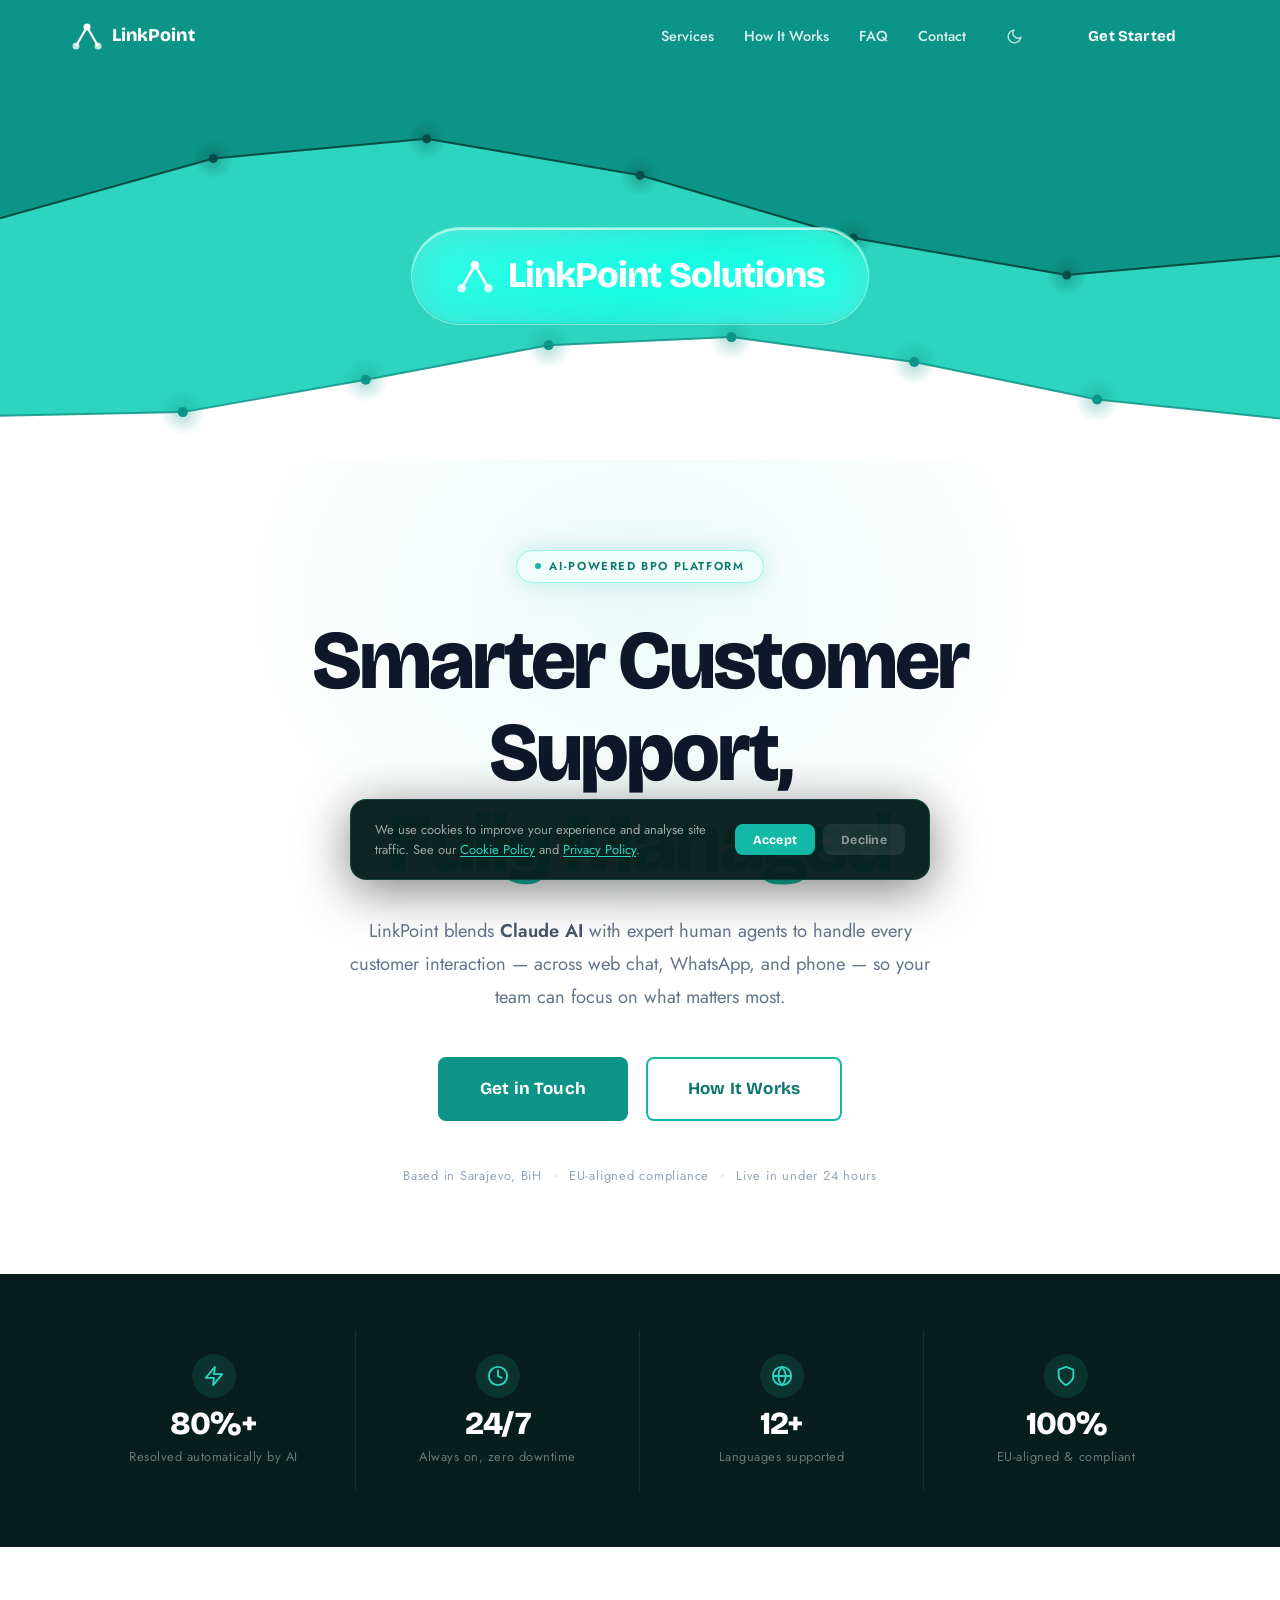
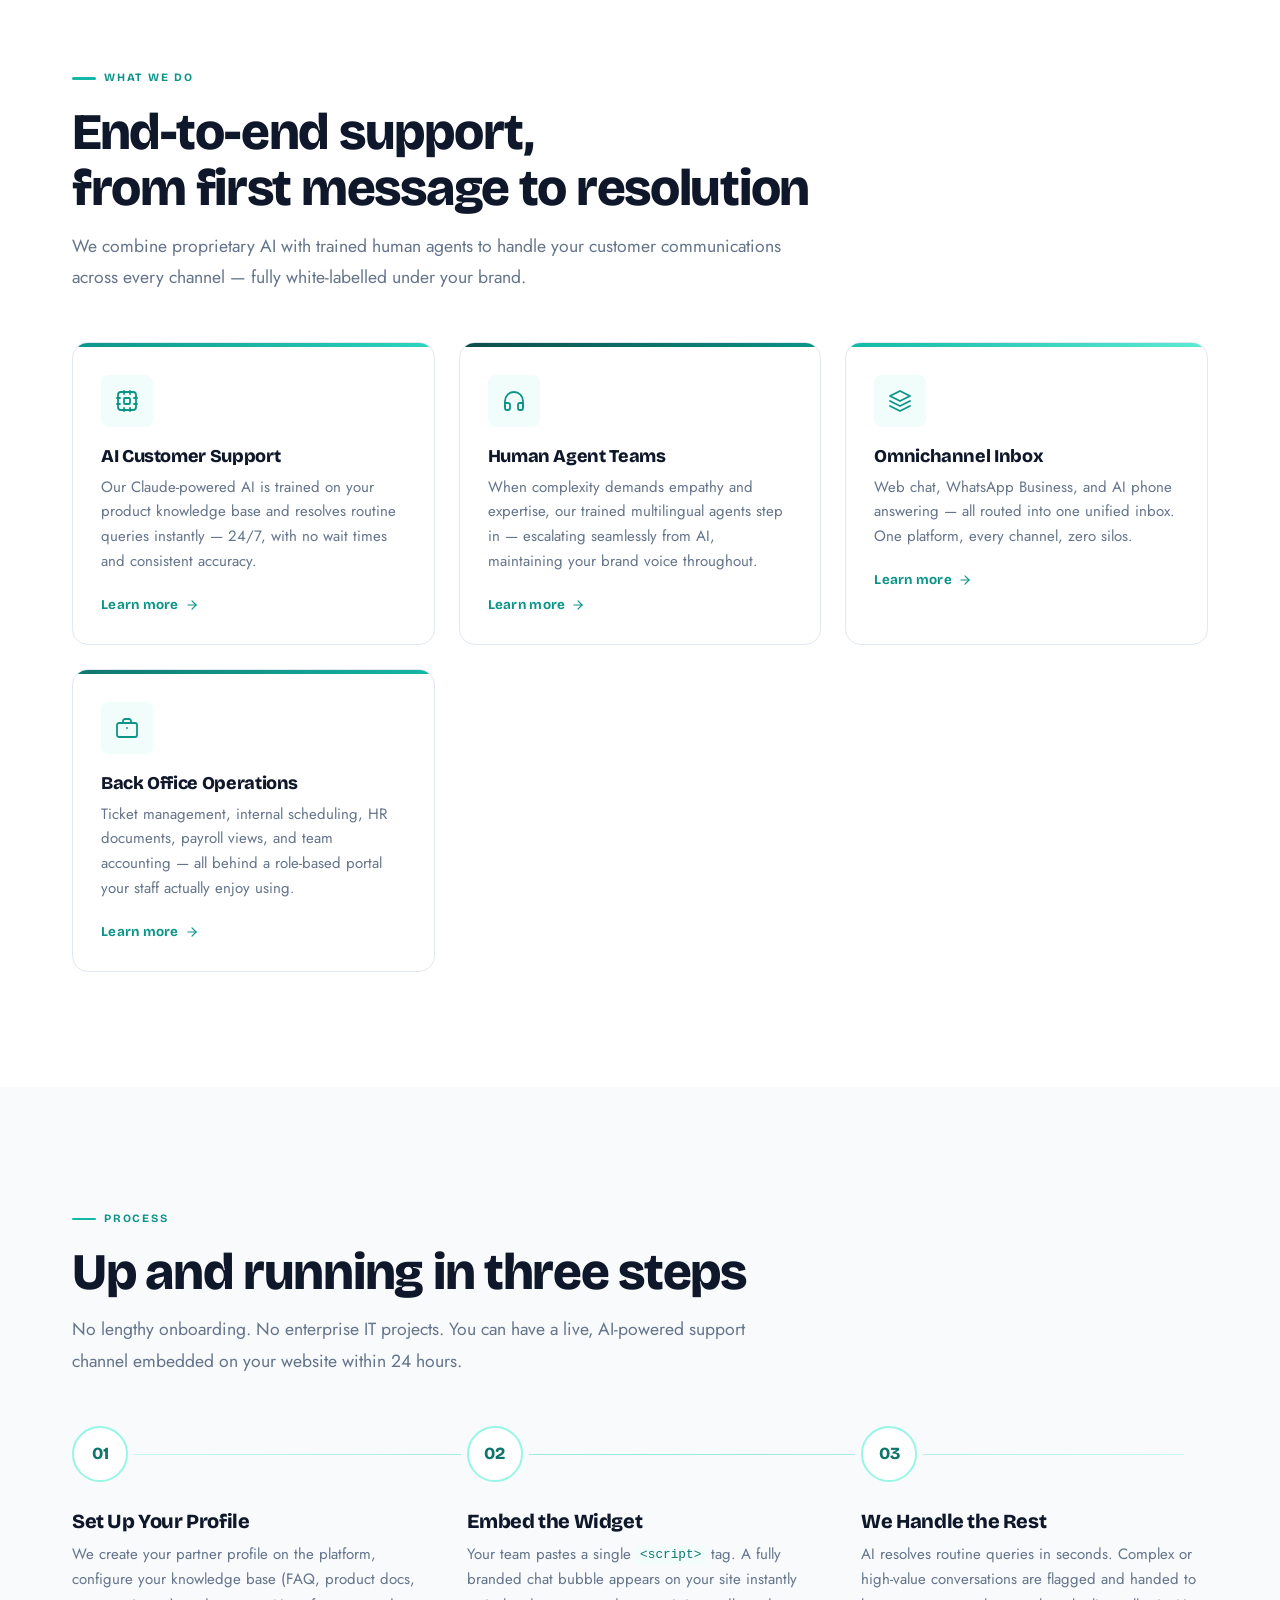
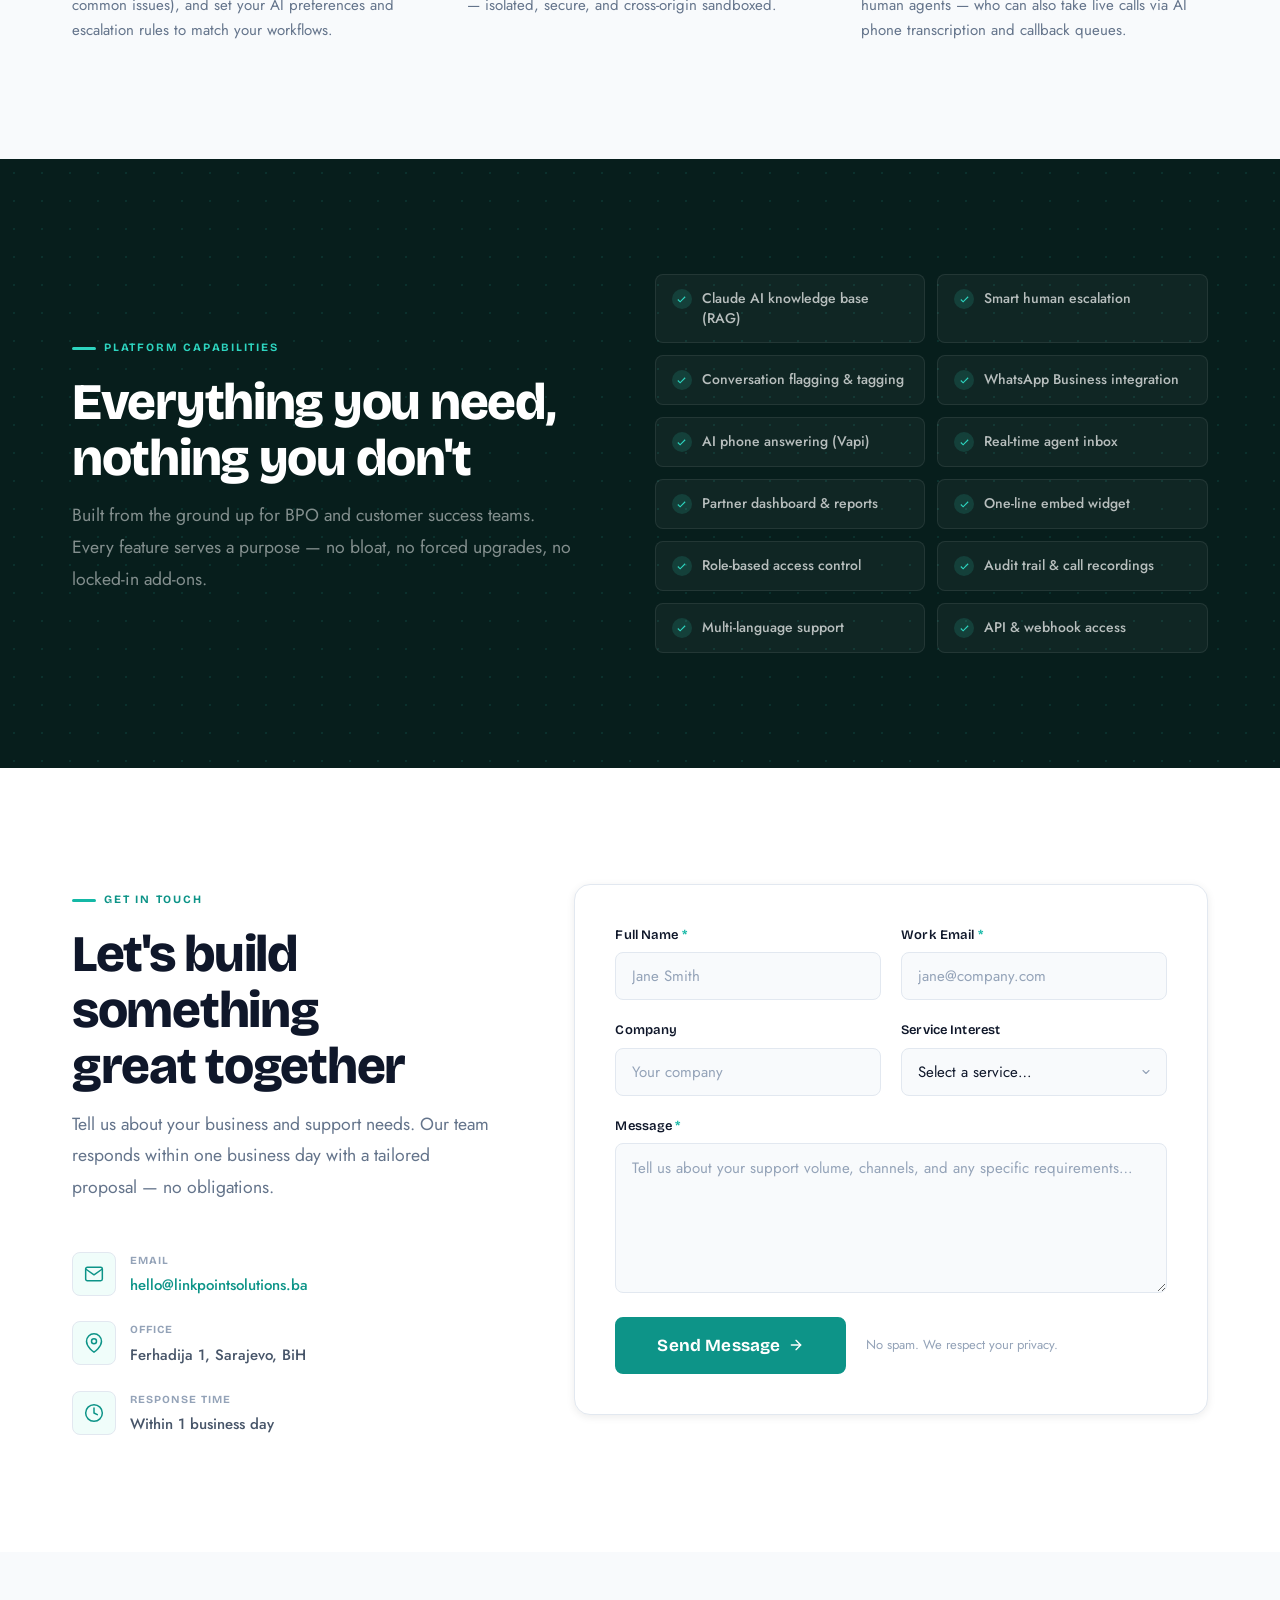
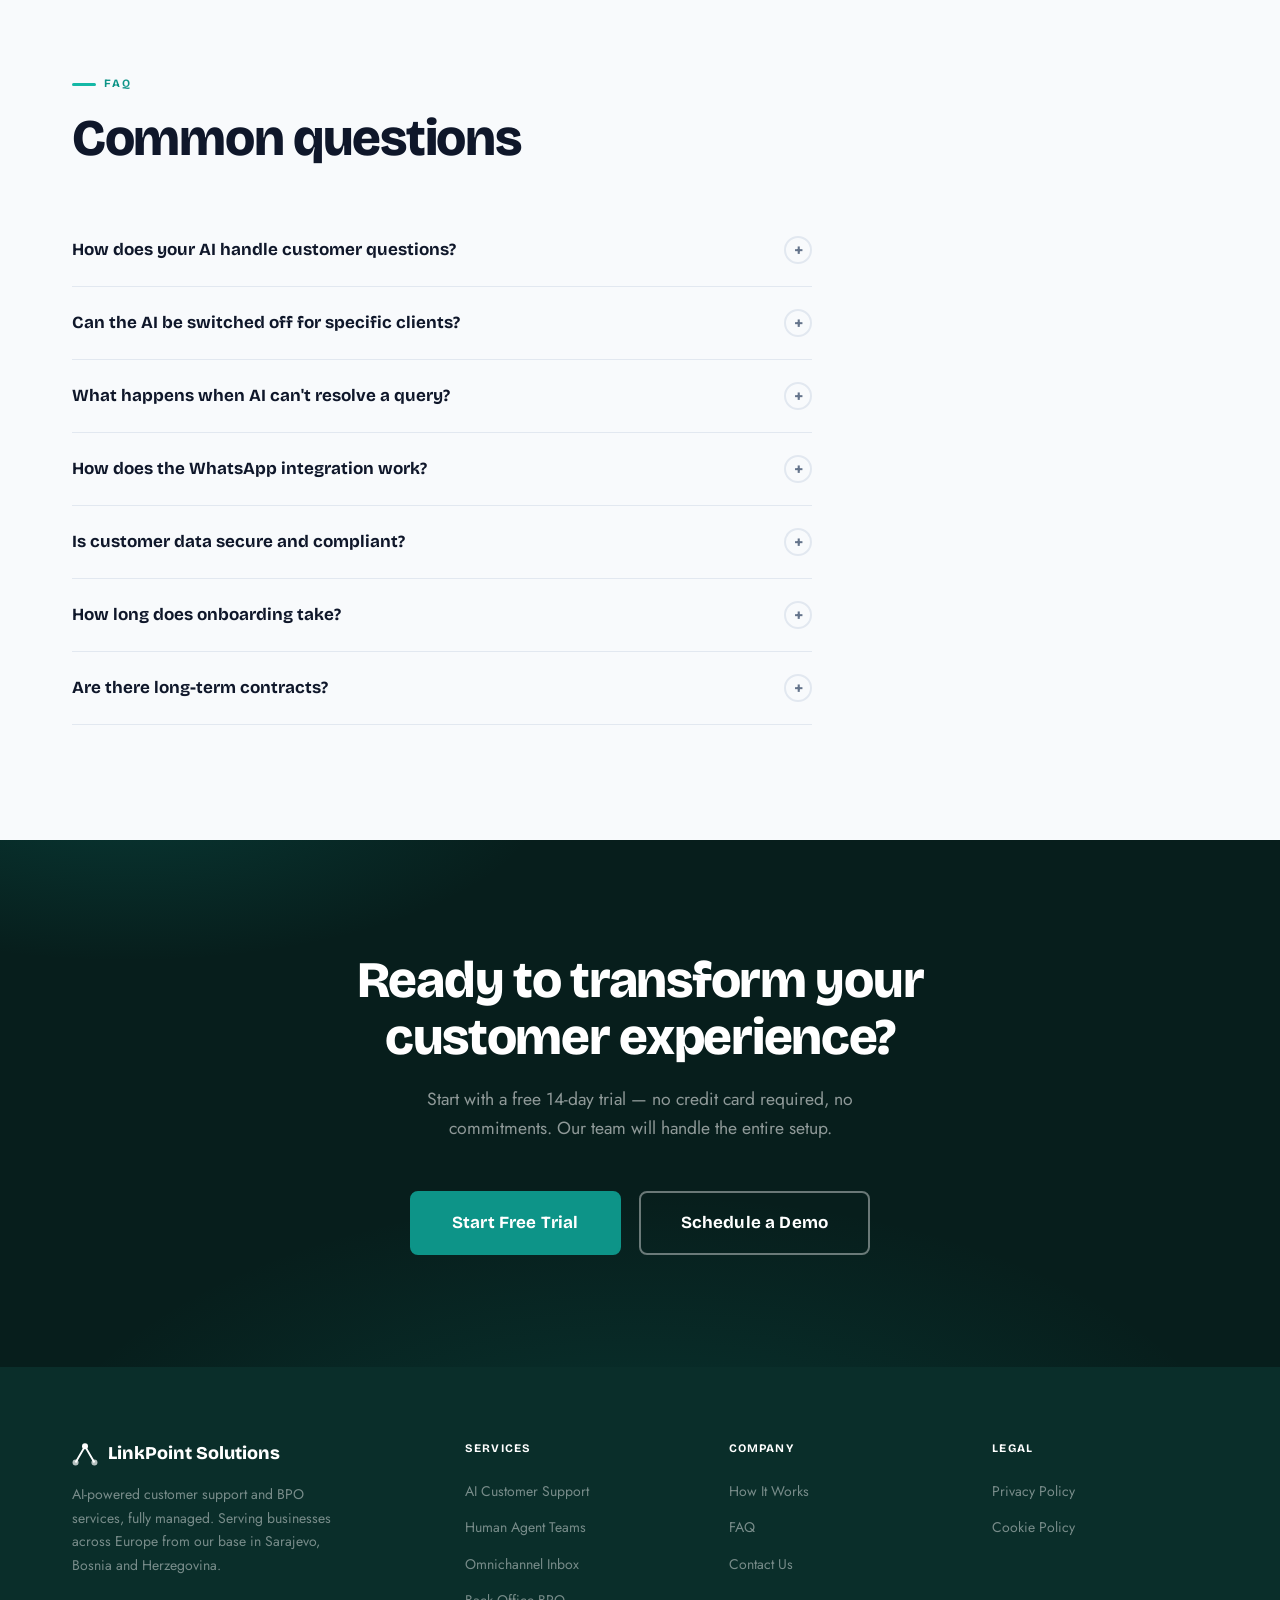
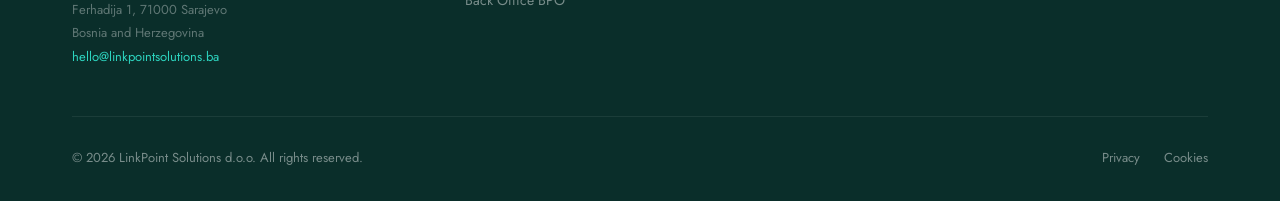
==== commit 912b94c9: "Consolidate to single design, remove variant files Updated index.html, style.css, and wave.js; remov" ====
--- a/index.html
+++ b/index.html
@@ -6,18 +6,17 @@
   <title>LinkPoint Solutions — AI-Powered Customer Support & BPO</title>
   <meta name="description" content="LinkPoint delivers a hybrid AI + human BPO platform — fully managed customer support across web chat, WhatsApp, and phone. Based in Bosnia and Herzegovina, serving clients across Europe." />
   <meta name="keywords" content="BPO, customer support, AI customer support, human agents, WhatsApp integration, Bosnia Herzegovina" />
-
-  <!-- Open Graph -->
   <meta property="og:type" content="website" />
   <meta property="og:title" content="LinkPoint Solutions — AI-Powered Customer Support" />
   <meta property="og:description" content="Hybrid AI + human customer support, fully managed. One line of code on your website." />
   <meta property="og:locale" content="en_GB" />
 
-  <!-- Fonts: Bricolage Grotesque (display) + Jost (body) -->
+  <!-- Anti-FOUC: restore saved theme before paint -->
+  <script>(function(){var t=localStorage.getItem('lp_theme');if(t==='dark')document.documentElement.setAttribute('data-theme','dark');}());</script>
+
   <link rel="preconnect" href="https://fonts.googleapis.com" />
   <link rel="preconnect" href="https://fonts.gstatic.com" crossorigin />
   <link href="https://fonts.googleapis.com/css2?family=Bricolage+Grotesque:opsz,wght@12..96,400;12..96,600;12..96,700;12..96,800&family=Jost:wght@300;400;500;600&display=swap" rel="stylesheet" />
-
   <link rel="stylesheet" href="style.css" />
 </head>
 <body>
@@ -39,23 +38,26 @@
 <nav class="nav" id="mainNav" aria-label="Main navigation">
   <div class="container nav-inner">
     <a href="index.html" class="nav-logo" aria-label="LinkPoint Solutions home">
-      <!-- Logo mark: 3 nodes connected by straight lines (mirrors the wave) -->
       <svg width="30" height="28" viewBox="0 0 30 28" fill="none" aria-hidden="true">
         <circle cx="4"  cy="24" r="3.5" fill="currentColor" opacity=".75"/>
         <circle cx="15" cy="5"  r="3.5" fill="currentColor"/>
         <circle cx="26" cy="24" r="3.5" fill="currentColor" opacity=".75"/>
-        <polyline points="4,24 15,5 26,24" stroke="currentColor" stroke-width="2.2"
-                  stroke-linejoin="miter" fill="none"/>
+        <polyline points="4,24 15,5 26,24" stroke="currentColor" stroke-width="2.2" stroke-linejoin="miter" fill="none"/>
       </svg>
       LinkPoint
     </a>
 
     <ul class="nav-links" role="list">
-      <li><a href="#services" class="nav-link">Services</a></li>
+      <li><a href="#services"     class="nav-link">Services</a></li>
       <li><a href="#how-it-works" class="nav-link">How It Works</a></li>
-      <li><a href="#pricing" class="nav-link">Pricing</a></li>
-      <li><a href="#faq" class="nav-link">FAQ</a></li>
+      <li><a href="#faq"          class="nav-link">FAQ</a></li>
+      <li><a href="#contact"      class="nav-link">Contact</a></li>
     </ul>
+
+    <button class="theme-toggle" id="themeToggle" aria-label="Toggle dark mode" title="Toggle dark mode">
+      <svg class="icon-moon" width="17" height="17" fill="none" stroke="currentColor" stroke-width="2" stroke-linecap="round" stroke-linejoin="round" viewBox="0 0 24 24" aria-hidden="true"><path d="M21 12.79A9 9 0 1 1 11.21 3 7 7 0 0 0 21 12.79z"/></svg>
+      <svg class="icon-sun"  width="17" height="17" fill="none" stroke="currentColor" stroke-width="2" stroke-linecap="round" stroke-linejoin="round" viewBox="0 0 24 24" aria-hidden="true"><circle cx="12" cy="12" r="5"/><line x1="12" y1="1" x2="12" y2="3"/><line x1="12" y1="21" x2="12" y2="23"/><line x1="4.22" y1="4.22" x2="5.64" y2="5.64"/><line x1="18.36" y1="18.36" x2="19.78" y2="19.78"/><line x1="1" y1="12" x2="3" y2="12"/><line x1="21" y1="12" x2="23" y2="12"/><line x1="4.22" y1="19.78" x2="5.64" y2="18.36"/><line x1="18.36" y1="5.64" x2="19.78" y2="4.22"/></svg>
+    </button>
 
     <div class="nav-cta">
       <a href="#contact" class="btn btn-primary">Get Started</a>
@@ -69,24 +71,32 @@
 
 <!-- Mobile drawer -->
 <div class="nav-drawer" id="navDrawer" role="dialog" aria-modal="true" aria-label="Mobile navigation">
-  <a href="#services"      class="nav-link">Services</a>
-  <a href="#how-it-works"  class="nav-link">How It Works</a>
-  <a href="#pricing"       class="nav-link">Pricing</a>
-  <a href="#faq"           class="nav-link">FAQ</a>
+  <a href="#services"     class="nav-link">Services</a>
+  <a href="#how-it-works" class="nav-link">How It Works</a>
+  <a href="#faq"          class="nav-link">FAQ</a>
+  <a href="#contact"      class="nav-link">Contact</a>
   <div class="nav-cta"><a href="#contact" class="btn btn-primary btn-lg">Get Started</a></div>
 </div>
 
-<!-- ── Wave Header (top of page, with logo) ──────────────── -->
+<!-- ── Wave Header ────────────────────────────────────────── -->
 <header class="wave-header" aria-label="LinkPoint Solutions">
   <canvas id="heroWave" aria-hidden="true"></canvas>
   <div class="wave-logo-wrap">
     <div class="wave-logo-glass">
-      <img src="logo.png" alt="LinkPoint Solutions" class="wave-logo-img" />
+      <div class="wave-logo-wordmark" aria-label="LinkPoint Solutions">
+        <svg width="38" height="34" viewBox="0 0 30 28" fill="none" aria-hidden="true">
+          <circle cx="4"  cy="24" r="3.5" fill="white" opacity=".80"/>
+          <circle cx="15" cy="5"  r="3.5" fill="white"/>
+          <circle cx="26" cy="24" r="3.5" fill="white" opacity=".80"/>
+          <polyline points="4,24 15,5 26,24" stroke="white" stroke-width="2.2" stroke-linejoin="miter" fill="none"/>
+        </svg>
+        <span>LinkPoint Solutions</span>
+      </div>
     </div>
   </div>
 </header>
 
-<!-- ── Hero Content (white bg below wave) ────────────────── -->
+<!-- ── Hero Content ───────────────────────────────────────── -->
 <section class="hero-below" id="home" aria-label="Hero">
   <div class="container hero-below-inner">
 
@@ -104,7 +114,7 @@
     </p>
 
     <div class="hero-actions">
-      <a href="#pricing" class="btn btn-primary btn-lg">See Plans &amp; Pricing</a>
+      <a href="#contact" class="btn btn-primary btn-lg">Get in Touch</a>
       <a href="#how-it-works" class="btn btn-outline btn-lg">How It Works</a>
     </div>
 
@@ -126,35 +136,31 @@
     <div class="value-grid">
       <div class="value-item">
         <div class="value-icon" aria-hidden="true">
-          <!-- Bolt -->
-          <svg width="20" height="20" fill="none" stroke="currentColor" stroke-width="2" stroke-linecap="round" stroke-linejoin="round" viewBox="0 0 24 24"><polygon points="13 2 3 14 12 14 11 22 21 10 12 10 13 2"/></svg>
-        </div>
-        <div class="value-text">Resolves 80%+ automatically</div>
-        <div class="value-sub">via Claude AI</div>
+          <svg width="22" height="22" fill="none" stroke="currentColor" stroke-width="2" stroke-linecap="round" stroke-linejoin="round" viewBox="0 0 24 24"><polygon points="13 2 3 14 12 14 11 22 21 10 12 10 13 2"/></svg>
+        </div>
+        <div class="value-text">80%+</div>
+        <div class="value-sub">Resolved automatically by AI</div>
       </div>
       <div class="value-item">
         <div class="value-icon" aria-hidden="true">
-          <!-- Clock -->
-          <svg width="20" height="20" fill="none" stroke="currentColor" stroke-width="2" stroke-linecap="round" stroke-linejoin="round" viewBox="0 0 24 24"><circle cx="12" cy="12" r="10"/><polyline points="12 6 12 12 16 14"/></svg>
-        </div>
-        <div class="value-text">24 / 7 availability</div>
-        <div class="value-sub">no downtime, no holidays</div>
+          <svg width="22" height="22" fill="none" stroke="currentColor" stroke-width="2" stroke-linecap="round" stroke-linejoin="round" viewBox="0 0 24 24"><circle cx="12" cy="12" r="10"/><polyline points="12 6 12 12 16 14"/></svg>
+        </div>
+        <div class="value-text">24/7</div>
+        <div class="value-sub">Always on, zero downtime</div>
       </div>
       <div class="value-item">
         <div class="value-icon" aria-hidden="true">
-          <!-- Globe -->
-          <svg width="20" height="20" fill="none" stroke="currentColor" stroke-width="2" stroke-linecap="round" stroke-linejoin="round" viewBox="0 0 24 24"><circle cx="12" cy="12" r="10"/><line x1="2" y1="12" x2="22" y2="12"/><path d="M12 2a15.3 15.3 0 0 1 4 10 15.3 15.3 0 0 1-4 10 15.3 15.3 0 0 1-4-10 15.3 15.3 0 0 1 4-10z"/></svg>
-        </div>
-        <div class="value-text">12+ languages</div>
-        <div class="value-sub">multilingual support</div>
+          <svg width="22" height="22" fill="none" stroke="currentColor" stroke-width="2" stroke-linecap="round" stroke-linejoin="round" viewBox="0 0 24 24"><circle cx="12" cy="12" r="10"/><line x1="2" y1="12" x2="22" y2="12"/><path d="M12 2a15.3 15.3 0 0 1 4 10 15.3 15.3 0 0 1-4 10 15.3 15.3 0 0 1-4-10 15.3 15.3 0 0 1 4-10z"/></svg>
+        </div>
+        <div class="value-text">12+</div>
+        <div class="value-sub">Languages supported</div>
       </div>
       <div class="value-item">
         <div class="value-icon" aria-hidden="true">
-          <!-- Shield -->
-          <svg width="20" height="20" fill="none" stroke="currentColor" stroke-width="2" stroke-linecap="round" stroke-linejoin="round" viewBox="0 0 24 24"><path d="M12 22s8-4 8-10V5l-8-3-8 3v7c0 6 8 10 8 10z"/></svg>
-        </div>
-        <div class="value-text">EU-aligned &amp; compliant</div>
-        <div class="value-sub">BiH data protection law</div>
+          <svg width="22" height="22" fill="none" stroke="currentColor" stroke-width="2" stroke-linecap="round" stroke-linejoin="round" viewBox="0 0 24 24"><path d="M12 22s8-4 8-10V5l-8-3-8 3v7c0 6 8 10 8 10z"/></svg>
+        </div>
+        <div class="value-text">100%</div>
+        <div class="value-sub">EU-aligned &amp; compliant</div>
       </div>
     </div>
   </div>
@@ -173,10 +179,8 @@
 
     <div class="services-grid">
 
-      <!-- AI Customer Support -->
       <article class="service-card reveal">
         <div class="service-icon" aria-hidden="true">
-          <!-- CPU / AI icon -->
           <svg width="24" height="24" fill="none" stroke="currentColor" stroke-width="1.8" stroke-linecap="round" stroke-linejoin="round" viewBox="0 0 24 24">
             <rect x="9" y="9" width="6" height="6" rx="1"/>
             <path d="M15 2v3M9 2v3M15 19v3M9 19v3M22 9h-3M5 9H2M22 15h-3M5 15H2"/>
@@ -192,10 +196,8 @@
         </div>
       </article>
 
-      <!-- Human Agent Teams -->
       <article class="service-card reveal reveal-delay-1">
         <div class="service-icon" aria-hidden="true">
-          <!-- Headset -->
           <svg width="24" height="24" fill="none" stroke="currentColor" stroke-width="1.8" stroke-linecap="round" stroke-linejoin="round" viewBox="0 0 24 24">
             <path d="M3 18v-6a9 9 0 0 1 18 0v6"/>
             <path d="M21 19a2 2 0 0 1-2 2h-1a2 2 0 0 1-2-2v-3a2 2 0 0 1 2-2h3z"/>
@@ -211,10 +213,8 @@
         </div>
       </article>
 
-      <!-- Omnichannel Inbox -->
       <article class="service-card reveal reveal-delay-2">
         <div class="service-icon" aria-hidden="true">
-          <!-- Layers -->
           <svg width="24" height="24" fill="none" stroke="currentColor" stroke-width="1.8" stroke-linecap="round" stroke-linejoin="round" viewBox="0 0 24 24">
             <polygon points="12 2 2 7 12 12 22 7 12 2"/>
             <polyline points="2 17 12 22 22 17"/>
@@ -230,10 +230,8 @@
         </div>
       </article>
 
-      <!-- Back Office BPO -->
       <article class="service-card reveal reveal-delay-3">
         <div class="service-icon" aria-hidden="true">
-          <!-- Briefcase -->
           <svg width="24" height="24" fill="none" stroke="currentColor" stroke-width="1.8" stroke-linecap="round" stroke-linejoin="round" viewBox="0 0 24 24">
             <rect x="2" y="7" width="20" height="14" rx="2"/>
             <path d="M16 7V5a2 2 0 0 0-2-2h-4a2 2 0 0 0-2 2v2"/>
@@ -277,7 +275,7 @@
       <div class="hiw-step reveal reveal-delay-1">
         <div class="step-num" aria-hidden="true">02</div>
         <h3>Embed the Widget</h3>
-        <p>Your team pastes a single <code style="font-size:.85em;background:var(--t-50);padding:.1em .35em;border-radius:3px;color:var(--t-700);">&lt;script&gt;</code> tag.
+        <p>Your team pastes a single <code>&lt;script&gt;</code> tag.
            A fully branded chat bubble appears on your site instantly — isolated, secure,
            and cross-origin sandboxed.</p>
       </div>
@@ -295,8 +293,8 @@
 </section>
 
 
-<!-- ── Features ───────────────────────────────────────────── -->
-<section class="section" aria-label="Features">
+<!-- ── Features (dark section) ────────────────────────────── -->
+<section class="section features-section" aria-label="Features">
   <div class="container">
     <div class="features-inner">
 
@@ -401,148 +399,114 @@
 </section>
 
 
-<!-- ── Pricing ────────────────────────────────────────────── -->
-<section class="section pricing-bg" id="pricing" aria-label="Pricing">
+<!-- ── Contact ─────────────────────────────────────────────── -->
+<section class="section contact-section" id="contact" aria-label="Contact us">
   <div class="container">
-    <p class="label">Pricing</p>
-    <h2>Transparent pricing,<br>no hidden fees</h2>
-    <p class="section-lead">
-      All plans include platform access, widget embed, and real-time reporting.
-      Human agents are included from Growth onwards.
-    </p>
-
-    <div class="pricing-grid">
-
-      <!-- Starter -->
-      <div class="plan-card reveal">
-        <div class="plan-name">Starter</div>
-        <div class="plan-price">€299<sub>/mo</sub></div>
-        <p class="plan-desc">For small businesses wanting AI-first support without the overhead of a full team.</p>
-        <div class="plan-divider"></div>
-        <ul class="plan-features">
-          <li class="plan-feature">
-            <svg width="16" height="16" fill="none" stroke="currentColor" stroke-width="2.5" viewBox="0 0 24 24"><polyline points="20 6 9 17 4 12"/></svg>
-            1 partner integration
+    <div class="contact-inner">
+
+      <!-- Left: details -->
+      <div class="contact-info">
+        <p class="label">Get in Touch</p>
+        <h2>Let's build something<br>great together</h2>
+        <p class="section-lead">
+          Tell us about your business and support needs. Our team responds
+          within one business day with a tailored proposal — no obligations.
+        </p>
+
+        <ul class="contact-details">
+          <li class="contact-detail">
+            <div class="contact-detail-icon" aria-hidden="true">
+              <svg width="20" height="20" fill="none" stroke="currentColor" stroke-width="1.8" stroke-linecap="round" stroke-linejoin="round" viewBox="0 0 24 24"><path d="M4 4h16c1.1 0 2 .9 2 2v12c0 1.1-.9 2-2 2H4c-1.1 0-2-.9-2-2V6c0-1.1.9-2 2-2z"/><polyline points="22,6 12,13 2,6"/></svg>
+            </div>
+            <div>
+              <span class="contact-detail-label">Email</span>
+              <a href="mailto:hello@linkpointsolutions.ba" class="contact-detail-value">hello@linkpointsolutions.ba</a>
+            </div>
           </li>
-          <li class="plan-feature">
-            <svg width="16" height="16" fill="none" stroke="currentColor" stroke-width="2.5" viewBox="0 0 24 24"><polyline points="20 6 9 17 4 12"/></svg>
-            AI-only web chat support
+          <li class="contact-detail">
+            <div class="contact-detail-icon" aria-hidden="true">
+              <svg width="20" height="20" fill="none" stroke="currentColor" stroke-width="1.8" stroke-linecap="round" stroke-linejoin="round" viewBox="0 0 24 24"><path d="M21 10c0 7-9 13-9 13s-9-6-9-13a9 9 0 0 1 18 0z"/><circle cx="12" cy="10" r="3"/></svg>
+            </div>
+            <div>
+              <span class="contact-detail-label">Office</span>
+              <span class="contact-detail-value">Ferhadija 1, Sarajevo, BiH</span>
+            </div>
           </li>
-          <li class="plan-feature">
-            <svg width="16" height="16" fill="none" stroke="currentColor" stroke-width="2.5" viewBox="0 0 24 24"><polyline points="20 6 9 17 4 12"/></svg>
-            Up to 2,000 conversations/mo
-          </li>
-          <li class="plan-feature">
-            <svg width="16" height="16" fill="none" stroke="currentColor" stroke-width="2.5" viewBox="0 0 24 24"><polyline points="20 6 9 17 4 12"/></svg>
-            Knowledge base (1 document)
-          </li>
-          <li class="plan-feature">
-            <svg width="16" height="16" fill="none" stroke="currentColor" stroke-width="2.5" viewBox="0 0 24 24"><polyline points="20 6 9 17 4 12"/></svg>
-            Partner dashboard
-          </li>
-          <li class="plan-feature dim">
-            <svg width="16" height="16" fill="none" stroke="currentColor" stroke-width="2" viewBox="0 0 24 24"><line x1="18" y1="6" x2="6" y2="18"/><line x1="6" y1="6" x2="18" y2="18"/></svg>
-            Human agent escalation
-          </li>
-          <li class="plan-feature dim">
-            <svg width="16" height="16" fill="none" stroke="currentColor" stroke-width="2" viewBox="0 0 24 24"><line x1="18" y1="6" x2="6" y2="18"/><line x1="6" y1="6" x2="18" y2="18"/></svg>
-            WhatsApp integration
+          <li class="contact-detail">
+            <div class="contact-detail-icon" aria-hidden="true">
+              <svg width="20" height="20" fill="none" stroke="currentColor" stroke-width="1.8" stroke-linecap="round" stroke-linejoin="round" viewBox="0 0 24 24"><circle cx="12" cy="12" r="10"/><polyline points="12 6 12 12 16 14"/></svg>
+            </div>
+            <div>
+              <span class="contact-detail-label">Response time</span>
+              <span class="contact-detail-value">Within 1 business day</span>
+            </div>
           </li>
         </ul>
-        <a href="#contact" class="btn btn-outline">Start Free Trial</a>
-      </div>
-
-      <!-- Growth (highlighted) -->
-      <div class="plan-card highlighted reveal reveal-delay-1">
-        <div class="plan-badge">Most Popular</div>
-        <div class="plan-name">Growth</div>
-        <div class="plan-price">€799<sub>/mo</sub></div>
-        <p class="plan-desc">For growing companies that need the reliability of human agents alongside AI.</p>
-        <div class="plan-divider"></div>
-        <ul class="plan-features">
-          <li class="plan-feature">
-            <svg width="16" height="16" fill="none" stroke="currentColor" stroke-width="2.5" viewBox="0 0 24 24"><polyline points="20 6 9 17 4 12"/></svg>
-            Up to 5 partner integrations
-          </li>
-          <li class="plan-feature">
-            <svg width="16" height="16" fill="none" stroke="currentColor" stroke-width="2.5" viewBox="0 0 24 24"><polyline points="20 6 9 17 4 12"/></svg>
-            AI + 3 dedicated human agents
-          </li>
-          <li class="plan-feature">
-            <svg width="16" height="16" fill="none" stroke="currentColor" stroke-width="2.5" viewBox="0 0 24 24"><polyline points="20 6 9 17 4 12"/></svg>
-            Up to 10,000 conversations/mo
-          </li>
-          <li class="plan-feature">
-            <svg width="16" height="16" fill="none" stroke="currentColor" stroke-width="2.5" viewBox="0 0 24 24"><polyline points="20 6 9 17 4 12"/></svg>
-            Unlimited knowledge base
-          </li>
-          <li class="plan-feature">
-            <svg width="16" height="16" fill="none" stroke="currentColor" stroke-width="2.5" viewBox="0 0 24 24"><polyline points="20 6 9 17 4 12"/></svg>
-            WhatsApp Business channel
-          </li>
-          <li class="plan-feature">
-            <svg width="16" height="16" fill="none" stroke="currentColor" stroke-width="2.5" viewBox="0 0 24 24"><polyline points="20 6 9 17 4 12"/></svg>
-            Conversation flagging &amp; tagging
-          </li>
-          <li class="plan-feature">
-            <svg width="16" height="16" fill="none" stroke="currentColor" stroke-width="2.5" viewBox="0 0 24 24"><polyline points="20 6 9 17 4 12"/></svg>
-            Priority email &amp; chat support
-          </li>
-        </ul>
-        <a href="#contact" class="btn btn-primary">Start Free Trial</a>
-      </div>
-
-      <!-- Enterprise -->
-      <div class="plan-card reveal reveal-delay-2">
-        <div class="plan-name">Enterprise</div>
-        <div class="plan-price" style="font-size:2rem;padding-top:.25rem;">Custom</div>
-        <p class="plan-desc">For organisations with high volumes, dedicated teams, and SLA requirements.</p>
-        <div class="plan-divider"></div>
-        <ul class="plan-features">
-          <li class="plan-feature">
-            <svg width="16" height="16" fill="none" stroke="currentColor" stroke-width="2.5" viewBox="0 0 24 24"><polyline points="20 6 9 17 4 12"/></svg>
-            Unlimited partner integrations
-          </li>
-          <li class="plan-feature">
-            <svg width="16" height="16" fill="none" stroke="currentColor" stroke-width="2.5" viewBox="0 0 24 24"><polyline points="20 6 9 17 4 12"/></svg>
-            Dedicated AI + human team
-          </li>
-          <li class="plan-feature">
-            <svg width="16" height="16" fill="none" stroke="currentColor" stroke-width="2.5" viewBox="0 0 24 24"><polyline points="20 6 9 17 4 12"/></svg>
-            Unlimited conversations
-          </li>
-          <li class="plan-feature">
-            <svg width="16" height="16" fill="none" stroke="currentColor" stroke-width="2.5" viewBox="0 0 24 24"><polyline points="20 6 9 17 4 12"/></svg>
-            AI phone answering (Vapi)
-          </li>
-          <li class="plan-feature">
-            <svg width="16" height="16" fill="none" stroke="currentColor" stroke-width="2.5" viewBox="0 0 24 24"><polyline points="20 6 9 17 4 12"/></svg>
-            Custom API &amp; webhook access
-          </li>
-          <li class="plan-feature">
-            <svg width="16" height="16" fill="none" stroke="currentColor" stroke-width="2.5" viewBox="0 0 24 24"><polyline points="20 6 9 17 4 12"/></svg>
-            Guaranteed SLA
-          </li>
-          <li class="plan-feature">
-            <svg width="16" height="16" fill="none" stroke="currentColor" stroke-width="2.5" viewBox="0 0 24 24"><polyline points="20 6 9 17 4 12"/></svg>
-            Dedicated account manager
-          </li>
-        </ul>
-        <a href="#contact" class="btn btn-outline">Contact Sales</a>
-      </div>
-
-    </div>
-
-    <p class="pricing-note">
-      All prices exclusive of VAT. Need something different?
-      <a href="mailto:hello@linkpointsolutions.ba">Talk to our team</a> — we'll build a plan that fits.
-    </p>
+      </div>
+
+      <!-- Right: form -->
+      <form class="contact-form" id="contactForm" novalidate>
+
+        <div class="form-row">
+          <div class="form-group">
+            <label class="form-label" for="cf-name">Full Name <span aria-hidden="true">*</span></label>
+            <input class="form-input" id="cf-name" type="text" name="name"
+                   placeholder="Jane Smith" required autocomplete="name" />
+          </div>
+          <div class="form-group">
+            <label class="form-label" for="cf-email">Work Email <span aria-hidden="true">*</span></label>
+            <input class="form-input" id="cf-email" type="email" name="email"
+                   placeholder="jane@company.com" required autocomplete="email" />
+          </div>
+        </div>
+
+        <div class="form-row">
+          <div class="form-group">
+            <label class="form-label" for="cf-company">Company</label>
+            <input class="form-input" id="cf-company" type="text" name="company"
+                   placeholder="Your company" autocomplete="organization" />
+          </div>
+          <div class="form-group">
+            <label class="form-label" for="cf-service">Service Interest</label>
+            <select class="form-input form-select" id="cf-service" name="service">
+              <option value="" disabled selected>Select a service…</option>
+              <option value="ai-support">AI Customer Support</option>
+              <option value="human-agents">Human Agent Teams</option>
+              <option value="omnichannel">Omnichannel Inbox</option>
+              <option value="back-office">Back Office Operations</option>
+              <option value="full-platform">Full Platform</option>
+            </select>
+          </div>
+        </div>
+
+        <div class="form-group form-group-full">
+          <label class="form-label" for="cf-message">Message <span aria-hidden="true">*</span></label>
+          <textarea class="form-input form-textarea" id="cf-message" name="message"
+                    placeholder="Tell us about your support volume, channels, and any specific requirements…"
+                    required rows="5"></textarea>
+        </div>
+
+        <div class="form-actions">
+          <button type="submit" class="btn btn-primary btn-lg">
+            Send Message
+            <svg width="16" height="16" fill="none" stroke="currentColor" stroke-width="2" stroke-linecap="round" stroke-linejoin="round" viewBox="0 0 24 24" aria-hidden="true"><line x1="5" y1="12" x2="19" y2="12"/><polyline points="12 5 19 12 12 19"/></svg>
+          </button>
+          <span class="form-note">No spam. We respect your privacy.</span>
+        </div>
+
+        <div class="form-success" id="formSuccess" role="status" hidden>
+          <svg width="20" height="20" fill="none" stroke="currentColor" stroke-width="2.5" stroke-linecap="round" stroke-linejoin="round" viewBox="0 0 24 24" aria-hidden="true"><polyline points="20 6 9 17 4 12"/></svg>
+          Thanks! We'll be in touch within one business day.
+        </div>
+
+      </form>
+    </div>
   </div>
 </section>
 
 
 <!-- ── FAQ ────────────────────────────────────────────────── -->
-<section class="section" id="faq" aria-label="Frequently asked questions">
+<section class="section faq-section" id="faq" aria-label="Frequently asked questions">
   <div class="container">
     <p class="label">FAQ</p>
     <h2>Common questions</h2>
@@ -551,108 +515,50 @@
 
       <div class="faq-item">
         <details class="faq-details">
-          <summary class="faq-summary">
-            How does your AI handle customer questions?
-            <span class="faq-icon" aria-hidden="true">+</span>
-          </summary>
-          <p class="faq-answer">
-            We use Anthropic's Claude model, trained on your uploaded knowledge base —
-            your FAQs, product documentation, and common technical problems with solutions.
-            When a customer sends a message, Claude retrieves relevant context, drafts a reply,
-            and applies a confidence threshold. High-confidence answers are sent automatically;
-            low-confidence queries are escalated to a human agent.
-          </p>
+          <summary class="faq-summary">How does your AI handle customer questions?<span class="faq-icon" aria-hidden="true">+</span></summary>
+          <p class="faq-answer">We use Anthropic's Claude model, trained on your uploaded knowledge base — your FAQs, product documentation, and common technical problems with solutions. When a customer sends a message, Claude retrieves relevant context, drafts a reply, and applies a confidence threshold. High-confidence answers are sent automatically; low-confidence queries are escalated to a human agent.</p>
         </details>
       </div>
 
       <div class="faq-item">
         <details class="faq-details">
-          <summary class="faq-summary">
-            Can the AI be switched off for specific clients?
-            <span class="faq-icon" aria-hidden="true">+</span>
-          </summary>
-          <p class="faq-answer">
-            Yes. Every partner company has an individual AI toggle on the platform.
-            Admins can enable or disable AI at any time without affecting other partners.
-            When AI is off, all conversations route directly to human agents.
-          </p>
+          <summary class="faq-summary">Can the AI be switched off for specific clients?<span class="faq-icon" aria-hidden="true">+</span></summary>
+          <p class="faq-answer">Yes. Every partner company has an individual AI toggle on the platform. Admins can enable or disable AI at any time without affecting other partners. When AI is off, all conversations route directly to human agents.</p>
         </details>
       </div>
 
       <div class="faq-item">
         <details class="faq-details">
-          <summary class="faq-summary">
-            What happens when AI can't resolve a query?
-            <span class="faq-icon" aria-hidden="true">+</span>
-          </summary>
-          <p class="faq-answer">
-            The AI informs the customer politely that a specialist will follow up, then
-            creates a ticket in our agent inbox. The assigned human agent receives full
-            conversation context and can continue the conversation or — if it was a
-            phone call — schedule a callback during business hours.
-          </p>
+          <summary class="faq-summary">What happens when AI can't resolve a query?<span class="faq-icon" aria-hidden="true">+</span></summary>
+          <p class="faq-answer">The AI informs the customer politely that a specialist will follow up, then creates a ticket in our agent inbox. The assigned human agent receives full conversation context and can continue the conversation or — if it was a phone call — schedule a callback during business hours.</p>
         </details>
       </div>
 
       <div class="faq-item">
         <details class="faq-details">
-          <summary class="faq-summary">
-            How does the WhatsApp integration work?
-            <span class="faq-icon" aria-hidden="true">+</span>
-          </summary>
-          <p class="faq-answer">
-            We connect to the Meta WhatsApp Cloud API using your verified Business Account.
-            Inbound customer messages flow into the same unified inbox as web chat.
-            Service conversations (customer-initiated within 24 hours) are free on Meta's
-            infrastructure. Template messages (outbound notifications) are charged at Meta's
-            standard rates per category and country.
-          </p>
+          <summary class="faq-summary">How does the WhatsApp integration work?<span class="faq-icon" aria-hidden="true">+</span></summary>
+          <p class="faq-answer">We connect to the Meta WhatsApp Cloud API using your verified Business Account. Inbound customer messages flow into the same unified inbox as web chat. Service conversations (customer-initiated within 24 hours) are free on Meta's infrastructure. Template messages (outbound notifications) are charged at Meta's standard rates per category and country.</p>
         </details>
       </div>
 
       <div class="faq-item">
         <details class="faq-details">
-          <summary class="faq-summary">
-            Is customer data secure and compliant?
-            <span class="faq-icon" aria-hidden="true">+</span>
-          </summary>
-          <p class="faq-answer">
-            Yes. All data is encrypted in transit (TLS 1.2+) and at rest. We operate under
-            the Law on Protection of Personal Data of Bosnia and Herzegovina (Official Gazette
-            49/06, 76/11, 89/11), which follows EU Directive 95/46/EC principles. The platform
-            uses cross-origin sandboxed iframes with no <code>allow-same-origin</code> so your
-            customers' conversation data cannot be accessed by the host page.
-          </p>
+          <summary class="faq-summary">Is customer data secure and compliant?<span class="faq-icon" aria-hidden="true">+</span></summary>
+          <p class="faq-answer">Yes. All data is encrypted in transit (TLS 1.2+) and at rest. We operate under the Law on Protection of Personal Data of Bosnia and Herzegovina (Official Gazette 49/06, 76/11, 89/11), which follows EU Directive 95/46/EC principles. The platform uses cross-origin sandboxed iframes so your customers' conversation data cannot be accessed by the host page.</p>
         </details>
       </div>
 
       <div class="faq-item">
         <details class="faq-details">
-          <summary class="faq-summary">
-            How long does onboarding take?
-            <span class="faq-icon" aria-hidden="true">+</span>
-          </summary>
-          <p class="faq-answer">
-            For most clients, the platform is live within one business day. We create your
-            partner profile, ingest your knowledge base, and generate your embed snippet —
-            which your team pastes into your website's HTML. WhatsApp and phone integrations
-            require Meta Business verification and Vapi configuration, which typically adds
-            3–5 business days.
-          </p>
+          <summary class="faq-summary">How long does onboarding take?<span class="faq-icon" aria-hidden="true">+</span></summary>
+          <p class="faq-answer">For most clients, the platform is live within one business day. We create your partner profile, ingest your knowledge base, and generate your embed snippet — which your team pastes into your website's HTML. WhatsApp and phone integrations require Meta Business verification and Vapi configuration, which typically adds 3–5 business days.</p>
         </details>
       </div>
 
       <div class="faq-item">
         <details class="faq-details">
-          <summary class="faq-summary">
-            Are there long-term contracts?
-            <span class="faq-icon" aria-hidden="true">+</span>
-          </summary>
-          <p class="faq-answer">
-            No. All plans are billed monthly and can be cancelled at any time with 30 days'
-            notice. Enterprise clients may negotiate annual pricing for a discount. There are
-            no setup fees and no lock-in penalties.
-          </p>
+          <summary class="faq-summary">Are there long-term contracts?<span class="faq-icon" aria-hidden="true">+</span></summary>
+          <p class="faq-answer">No. All plans are billed monthly and can be cancelled at any time with 30 days' notice. Enterprise clients may negotiate annual pricing for a discount. There are no setup fees and no lock-in penalties.</p>
         </details>
       </div>
 
@@ -666,21 +572,20 @@
   <div class="container">
     <h2>Ready to transform your<br>customer experience?</h2>
     <p>Start with a free 14-day trial — no credit card required, no commitments.
-       Our team will handle the setup.</p>
+       Our team will handle the entire setup.</p>
     <div class="cta-actions">
-      <a href="mailto:hello@linkpointsolutions.ba" class="btn btn-primary btn-lg">Start Free Trial</a>
-      <a href="mailto:hello@linkpointsolutions.ba" class="btn btn-ghost btn-lg">Schedule a Demo</a>
+      <a href="#contact" class="btn btn-primary btn-lg">Start Free Trial</a>
+      <a href="#contact" class="btn btn-ghost btn-lg">Schedule a Demo</a>
     </div>
   </div>
 </section>
 
 
 <!-- ── Footer ─────────────────────────────────────────────── -->
-<footer class="footer" id="contact">
+<footer class="footer">
   <div class="container">
     <div class="footer-grid">
 
-      <!-- Brand -->
       <div class="footer-brand">
         <div class="footer-brand-logo">
           <svg width="26" height="24" viewBox="0 0 30 28" fill="none" aria-hidden="true">
@@ -702,7 +607,6 @@
         </address>
       </div>
 
-      <!-- Services -->
       <div>
         <div class="footer-col-head">Services</div>
         <ul class="footer-links">
@@ -713,18 +617,15 @@
         </ul>
       </div>
 
-      <!-- Company -->
       <div>
         <div class="footer-col-head">Company</div>
         <ul class="footer-links">
           <li><a href="#how-it-works" class="footer-link">How It Works</a></li>
-          <li><a href="#pricing" class="footer-link">Pricing</a></li>
-          <li><a href="#faq" class="footer-link">FAQ</a></li>
-          <li><a href="mailto:hello@linkpointsolutions.ba" class="footer-link">Contact Us</a></li>
+          <li><a href="#faq"          class="footer-link">FAQ</a></li>
+          <li><a href="#contact"      class="footer-link">Contact Us</a></li>
         </ul>
       </div>
 
-      <!-- Legal -->
       <div>
         <div class="footer-col-head">Legal</div>
         <ul class="footer-links">
@@ -752,14 +653,25 @@
 (function () {
   'use strict';
 
-  /* Nav scroll effect */
+  /* ── Theme toggle ───────────────────────────────────────── */
+  var html        = document.documentElement;
+  var themeToggle = document.getElementById('themeToggle');
+  if (themeToggle) {
+    themeToggle.addEventListener('click', function () {
+      var next = html.getAttribute('data-theme') === 'dark' ? 'light' : 'dark';
+      html.setAttribute('data-theme', next);
+      localStorage.setItem('lp_theme', next);
+    });
+  }
+
+  /* ── Nav scroll ─────────────────────────────────────────── */
   var nav = document.getElementById('mainNav');
   window.addEventListener('scroll', function () {
     if (window.scrollY > 60) nav.classList.add('scrolled');
     else nav.classList.remove('scrolled');
   }, { passive: true });
 
-  /* Mobile drawer */
+  /* ── Mobile drawer ──────────────────────────────────────── */
   var toggle = document.getElementById('navToggle');
   var drawer = document.getElementById('navDrawer');
   if (toggle && drawer) {
@@ -777,33 +689,52 @@
     });
   }
 
-  /* Cookie consent */
+  /* ── Cookie consent ─────────────────────────────────────── */
   var bar     = document.getElementById('cookieBar');
   var accept  = document.getElementById('cookieAccept');
   var decline = document.getElementById('cookieDecline');
   if (bar) {
-    if (localStorage.getItem('lp_consent')) {
-      bar.classList.add('hide');
-    }
-    if (accept) accept.addEventListener('click', function () {
-      localStorage.setItem('lp_consent', 'accepted');
-      bar.classList.add('hide');
-    });
-    if (decline) decline.addEventListener('click', function () {
-      localStorage.setItem('lp_consent', 'declined');
-      bar.classList.add('hide');
+    if (localStorage.getItem('lp_consent')) bar.classList.add('hide');
+    if (accept)  accept.addEventListener('click',  function () { localStorage.setItem('lp_consent', 'accepted');  bar.classList.add('hide'); });
+    if (decline) decline.addEventListener('click', function () { localStorage.setItem('lp_consent', 'declined'); bar.classList.add('hide'); });
+  }
+
+  /* ── Contact form ───────────────────────────────────────── */
+  var contactForm = document.getElementById('contactForm');
+  var formSuccess = document.getElementById('formSuccess');
+  if (contactForm && formSuccess) {
+    contactForm.addEventListener('submit', function (e) {
+      e.preventDefault();
+      var nameF    = contactForm.querySelector('#cf-name');
+      var emailF   = contactForm.querySelector('#cf-email');
+      var messageF = contactForm.querySelector('#cf-message');
+      var valid    = true;
+
+      [nameF, emailF, messageF].forEach(function (f) {
+        f.style.borderColor = '';
+        if (!f.value.trim()) { f.style.borderColor = '#f87171'; valid = false; }
+      });
+      if (emailF.value && !/^[^\s@]+@[^\s@]+\.[^\s@]+$/.test(emailF.value)) {
+        emailF.style.borderColor = '#f87171'; valid = false;
+      }
+      if (!valid) return;
+
+      var btn = contactForm.querySelector('button[type="submit"]');
+      if (btn) { btn.disabled = true; btn.style.opacity = '.55'; }
+      formSuccess.hidden = false;
+      contactForm.reset();
+      setTimeout(function () {
+        if (btn) { btn.disabled = false; btn.style.opacity = ''; }
+      }, 6000);
     });
   }
 
-  /* Scroll reveal (Intersection Observer) */
+  /* ── Scroll reveal ──────────────────────────────────────── */
   var reveals = document.querySelectorAll('.reveal');
   if ('IntersectionObserver' in window) {
     var io = new IntersectionObserver(function (entries) {
       entries.forEach(function (entry) {
-        if (entry.isIntersecting) {
-          entry.target.classList.add('in');
-          io.unobserve(entry.target);
-        }
+        if (entry.isIntersecting) { entry.target.classList.add('in'); io.unobserve(entry.target); }
       });
     }, { threshold: 0.12, rootMargin: '0px 0px -40px 0px' });
     reveals.forEach(function (el) { io.observe(el); });
--- a/style.css
+++ b/style.css
@@ -1,10 +1,11 @@
 /* ============================================================
    LinkPoint Solutions — style.css
-   Teal + White — Professional B2B SaaS / BPO Marketing Site
+   Teal / White · Dark Mode Toggle · Professional B2B BPO
    ============================================================ */
 
 /* ── 1. Design Tokens ──────────────────────────────────────── */
 :root {
+  /* Teal palette */
   --t-950: #071E1C;
   --t-900: #0A2E2A;
   --t-800: #0D4D47;
@@ -17,10 +18,7 @@
   --t-100: #CCFBF1;
   --t-50:  #F0FDFA;
 
-  --cyan-300: #67E8F9;
-  --cyan-200: #A5F3FC;
-  --cyan-100: #CFFAFE;
-
+  /* Neutral palette */
   --white:    #FFFFFF;
   --gray-50:  #F8FAFC;
   --gray-100: #F1F5F9;
@@ -32,19 +30,53 @@
   --gray-700: #334155;
   --gray-900: #0F172A;
 
+  /* Semantic surfaces — light mode defaults */
+  --bg-page:    #ffffff;
+  --bg-surface: #F8FAFC;
+  --bg-card:    #ffffff;
+  --bg-accent:  #F0FDFA;
+  --fg-base:    #475569;
+  --fg-strong:  #0F172A;
+  --fg-muted:   #64748B;
+  --fg-faint:   #94A3B8;
+  --bdr-base:   #E2E8F0;
+  --bdr-subtle: #F1F5F9;
+  --input-bg:   #F8FAFC;
+
+  /* Typography */
   --ff-head: 'Bricolage Grotesque', sans-serif;
   --ff-body: 'Jost', sans-serif;
 
+  /* Shadows */
   --shadow-xs: 0 1px 3px rgba(0,0,0,.06);
   --shadow-sm: 0 2px 8px rgba(0,0,0,.08);
   --shadow-md: 0 6px 20px rgba(0,0,0,.10);
-  --shadow-lg: 0 12px 40px rgba(0,0,0,.12);
-
-  --radius:    6px;
-  --radius-lg: 12px;
+  --shadow-lg: 0 16px 48px rgba(0,0,0,.13);
+
+  /* Misc */
+  --radius:    8px;
+  --radius-lg: 16px;
   --nav-h:     72px;
   --ease:      cubic-bezier(.4,0,.2,1);
-  --dur:        .22s;
+  --dur:       .22s;
+}
+
+/* ── 1a. Dark Mode Token Overrides ─────────────────────────── */
+[data-theme="dark"] {
+  --bg-page:    #0D1117;
+  --bg-surface: #111827;
+  --bg-card:    #1B2333;
+  --bg-accent:  rgba(20,184,166,.07);
+  --fg-base:    #94A3B8;
+  --fg-strong:  #CBD5E1;
+  --fg-muted:   rgba(148,163,184,.60);
+  --fg-faint:   rgba(148,163,184,.35);
+  --bdr-base:   rgba(255,255,255,.09);
+  --bdr-subtle: rgba(255,255,255,.05);
+  --input-bg:   rgba(255,255,255,.04);
+  --shadow-sm:  0 2px 8px rgba(0,0,0,.30);
+  --shadow-md:  0 6px 20px rgba(0,0,0,.40);
+  --shadow-lg:  0 16px 48px rgba(0,0,0,.55);
 }
 
 /* ── 2. Reset ──────────────────────────────────────────────── */
@@ -55,32 +87,33 @@
   font-family: var(--ff-body);
   font-size: 1rem;
   line-height: 1.65;
-  color: var(--gray-700);
-  background: var(--white);
+  color: var(--fg-base);
+  background: var(--bg-page);
   overflow-x: hidden;
+  transition: background .3s var(--ease), color .3s var(--ease);
 }
 
 img, svg { display: block; max-width: 100%; }
 a { color: inherit; text-decoration: none; }
 ul, ol { list-style: none; }
 button { cursor: pointer; border: none; background: none; font-family: inherit; }
-input, textarea { font-family: inherit; }
+input, textarea, select { font-family: inherit; }
 
 /* ── 3. Typography ─────────────────────────────────────────── */
 h1, h2, h3, h4, h5 {
   font-family: var(--ff-head);
-  font-weight: 700;
-  line-height: 1.15;
-  color: var(--gray-900);
-  letter-spacing: -0.015em;
-}
-h1 { font-size: clamp(2.25rem, 5vw, 3.75rem); letter-spacing: -0.025em; }
-h2 { font-size: clamp(1.75rem, 3.5vw, 2.75rem); }
-h3 { font-size: clamp(1.2rem, 2.2vw, 1.625rem); }
-h4 { font-size: 1.0625rem; }
-p { max-width: 66ch; }
-
-/* ── 4. Layout Utilities ───────────────────────────────────── */
+  font-weight: 800;
+  line-height: 1.1;
+  color: var(--fg-strong);
+  letter-spacing: -0.02em;
+  transition: color .3s var(--ease);
+}
+h1 { font-size: clamp(2.75rem, 6.5vw, 5.25rem); letter-spacing: -0.035em; }
+h2 { font-size: clamp(2rem, 4vw, 3.25rem); letter-spacing: -0.025em; }
+h3 { font-size: clamp(1.2rem, 2.2vw, 1.5rem); }
+p  { max-width: 66ch; }
+
+/* ── 4. Layout ─────────────────────────────────────────────── */
 .container {
   width: 100%;
   max-width: 1200px;
@@ -88,7 +121,7 @@
   padding: 0 clamp(1.25rem, 4vw, 2rem);
 }
 
-.section { padding: clamp(4rem, 8vw, 7rem) 0; }
+.section { padding: clamp(4.5rem, 9vw, 8rem) 0; }
 
 .label {
   display: inline-flex;
@@ -97,25 +130,26 @@
   font-family: var(--ff-head);
   font-size: .7rem;
   font-weight: 700;
-  letter-spacing: .14em;
+  letter-spacing: .16em;
   text-transform: uppercase;
   color: var(--t-600);
-  margin-bottom: .875rem;
+  margin-bottom: 1rem;
 }
 .label::before {
   content: '';
-  width: 22px; height: 2px;
+  width: 24px; height: 2.5px;
   background: var(--t-500);
-  border-radius: 1px;
+  border-radius: 2px;
   flex-shrink: 0;
 }
 
 .section-lead {
   font-size: 1.1rem;
-  color: var(--gray-500);
-  line-height: 1.7;
+  color: var(--fg-muted);
+  line-height: 1.8;
   margin-top: .875rem;
   margin-bottom: 3rem;
+  transition: color .3s var(--ease);
 }
 
 /* ── 5. Buttons ────────────────────────────────────────────── */
@@ -123,50 +157,52 @@
   display: inline-flex;
   align-items: center;
   gap: .5rem;
-  padding: .75rem 1.75rem;
+  padding: .8125rem 1.875rem;
   font-family: var(--ff-head);
   font-size: .9375rem;
-  font-weight: 600;
+  font-weight: 700;
   letter-spacing: .01em;
   border-radius: var(--radius);
-  transition: background var(--dur) var(--ease),
-              box-shadow var(--dur) var(--ease),
-              transform var(--dur) var(--ease),
-              border-color var(--dur) var(--ease);
+  transition:
+    background var(--dur) var(--ease),
+    box-shadow  var(--dur) var(--ease),
+    transform   var(--dur) var(--ease),
+    border-color var(--dur) var(--ease);
   white-space: nowrap;
   cursor: pointer;
 }
-.btn-lg { padding: .875rem 2.25rem; font-size: 1rem; }
+.btn-lg { padding: 1rem 2.5rem; font-size: 1.0625rem; }
 
 .btn-primary {
-  background: var(--t-500);
+  background: var(--t-600);
   color: var(--white);
-  border: 1.5px solid var(--t-500);
+  border: 2px solid var(--t-600);
 }
 .btn-primary:hover {
-  background: var(--t-600);
-  border-color: var(--t-600);
-  transform: translateY(-1px);
-  box-shadow: 0 6px 22px rgba(20,184,166,.35);
+  background: var(--t-700);
+  border-color: var(--t-700);
+  transform: translateY(-2px);
+  box-shadow: 0 8px 28px rgba(13,148,136,.30);
 }
 
 .btn-ghost {
-  border: 1.5px solid rgba(255,255,255,.35);
+  border: 2px solid rgba(255,255,255,.40);
   color: var(--white);
   background: transparent;
 }
 .btn-ghost:hover {
-  border-color: rgba(255,255,255,.75);
+  border-color: rgba(255,255,255,.80);
   background: rgba(255,255,255,.08);
 }
 
 .btn-outline {
-  border: 1.5px solid var(--t-500);
-  color: var(--t-600);
+  border: 2px solid var(--t-500);
+  color: var(--t-700);
   background: transparent;
 }
 .btn-outline:hover {
   background: var(--t-50);
+  border-color: var(--t-600);
 }
 
 /* ── 6. Navigation ─────────────────────────────────────────── */
@@ -178,24 +214,23 @@
   transition: background .3s var(--ease), box-shadow .3s var(--ease);
 }
 .nav.scrolled {
-  background: linear-gradient(
-    180deg,
-    rgba(255,255,255,0.78) 0%,
-    rgba(255,255,255,0.68) 100%
-  );
-  backdrop-filter: blur(22px) saturate(220%) brightness(1.06);
-  -webkit-backdrop-filter: blur(22px) saturate(220%) brightness(1.06);
-  box-shadow:
-    inset 0 -1px 0 rgba(0,0,0,0.06),
-    0 1px 0 rgba(255,255,255,0.60),
-    0 4px 24px rgba(0,0,0,0.07);
-  border-bottom: 1px solid rgba(255,255,255,0.45);
-}
+  background: rgba(255,255,255,.90);
+  backdrop-filter: blur(20px) saturate(200%);
+  -webkit-backdrop-filter: blur(20px) saturate(200%);
+  box-shadow: 0 1px 0 rgba(0,0,0,.06), 0 4px 24px rgba(0,0,0,.07);
+}
+[data-theme="dark"] .nav.scrolled {
+  background: rgba(13,17,23,.92);
+  backdrop-filter: blur(20px) saturate(180%);
+  -webkit-backdrop-filter: blur(20px) saturate(180%);
+  box-shadow: 0 1px 0 rgba(255,255,255,.05), 0 4px 24px rgba(0,0,0,.50);
+}
+
 .nav-inner {
   display: flex;
   align-items: center;
   height: 100%;
-  gap: 1.5rem;
+  gap: 1rem;
 }
 
 /* Logo */
@@ -212,6 +247,7 @@
   transition: color var(--dur);
 }
 .nav.scrolled .nav-logo { color: var(--t-900); }
+[data-theme="dark"] .nav.scrolled .nav-logo { color: var(--t-200); }
 
 /* Desktop links */
 .nav-links {
@@ -225,15 +261,41 @@
   font-family: var(--ff-body);
   font-size: .9rem;
   font-weight: 500;
-  color: rgba(255,255,255,.8);
+  color: rgba(255,255,255,.85);
   border-radius: var(--radius);
   transition: color var(--dur), background var(--dur);
 }
-.nav-link:hover { color: var(--white); background: rgba(255,255,255,.1); }
+.nav-link:hover { color: var(--white); background: rgba(255,255,255,.12); }
 .nav.scrolled .nav-link { color: var(--gray-600); }
 .nav.scrolled .nav-link:hover { color: var(--t-700); background: var(--t-50); }
-
-.nav-cta { margin-left: .75rem; }
+[data-theme="dark"] .nav.scrolled .nav-link { color: rgba(148,163,184,.80); }
+[data-theme="dark"] .nav.scrolled .nav-link:hover { color: var(--t-300); background: rgba(45,212,191,.08); }
+
+/* Theme toggle */
+.theme-toggle {
+  width: 36px; height: 36px;
+  border-radius: var(--radius);
+  display: flex; align-items: center; justify-content: center;
+  color: rgba(255,255,255,.75);
+  transition: color var(--dur), background var(--dur);
+  flex-shrink: 0;
+}
+.theme-toggle:hover {
+  color: var(--white);
+  background: rgba(255,255,255,.12);
+}
+.nav.scrolled .theme-toggle { color: var(--gray-500); }
+.nav.scrolled .theme-toggle:hover { color: var(--t-700); background: var(--t-50); }
+[data-theme="dark"] .nav.scrolled .theme-toggle { color: rgba(148,163,184,.70); }
+[data-theme="dark"] .nav.scrolled .theme-toggle:hover { color: var(--t-300); background: rgba(45,212,191,.08); }
+
+/* Sun/moon icons */
+.icon-sun  { display: none; }
+.icon-moon { display: block; }
+[data-theme="dark"] .icon-sun  { display: block; }
+[data-theme="dark"] .icon-moon { display: none; }
+
+.nav-cta { margin-left: .5rem; }
 
 /* Hamburger */
 .nav-toggle {
@@ -247,15 +309,16 @@
 }
 .nav-toggle span {
   display: block;
-  width: 22px; height: 2px;
+  width: 22px; height: 2.5px;
   background: var(--white);
-  border-radius: 1px;
+  border-radius: 2px;
   transition: background var(--dur), transform var(--dur), opacity var(--dur);
 }
 .nav.scrolled .nav-toggle span { background: var(--gray-700); }
-.nav-toggle.open span:nth-child(1) { transform: translateY(7px) rotate(45deg); }
+[data-theme="dark"] .nav.scrolled .nav-toggle span { background: var(--gray-300); }
+.nav-toggle.open span:nth-child(1) { transform: translateY(7.5px) rotate(45deg); }
 .nav-toggle.open span:nth-child(2) { opacity: 0; }
-.nav-toggle.open span:nth-child(3) { transform: translateY(-7px) rotate(-45deg); }
+.nav-toggle.open span:nth-child(3) { transform: translateY(-7.5px) rotate(-45deg); }
 
 /* Mobile drawer */
 .nav-drawer {
@@ -285,45 +348,24 @@
 .nav-drawer .nav-link:hover { color: var(--t-300); background: none; }
 .nav-drawer .nav-cta { margin: .75rem 0 0; }
 
-/* ── 7. Wave Header (top of page) ──────────────────────────── */
+/* ── 7. Wave Header ────────────────────────────────────────── */
 .wave-header {
   width: 100%;
   height: clamp(300px, 44vw, 460px);
   position: relative;
   overflow: hidden;
-  /* Subtle teal border frames the wave section */
-  border-left:   1.5px solid rgba(45,212,191,0.18);
-  border-right:  1.5px solid rgba(45,212,191,0.18);
-  border-bottom: 1.5px solid rgba(45,212,191,0.18);
-}
-/* Glowing gradient line across the bottom of the wave */
-.wave-header::after {
-  content: '';
-  position: absolute;
-  bottom: 0; left: 0; right: 0;
-  height: 2px;
-  background: linear-gradient(90deg,
-    transparent 0%,
-    rgba(45,212,191,.55) 18%,
-    rgba(94,234,212,.90) 50%,
-    rgba(45,212,191,.55) 82%,
-    transparent 100%
-  );
-  pointer-events: none;
-  z-index: 10;
+  background: var(--bg-page);
+  transition: background .3s var(--ease);
 }
 #heroWave {
   position: absolute;
   inset: 0;
-  width: 100%;
-  height: 100%;
+  width: 100%; height: 100%;
   display: block;
 }
-
-/* Logo centred in the visible area below the nav */
 .wave-logo-wrap {
   position: absolute;
-  top: var(--nav-h);
+  top: 20%;
   left: 0; right: 0; bottom: 0;
   display: flex;
   align-items: center;
@@ -331,60 +373,69 @@
   pointer-events: none;
   z-index: 2;
 }
-
-/* ── Liquid Glass logo pill ────────────────────────────────── */
 .wave-logo-glass {
-  /* Translucent glass background with gradient sheen */
-  background: linear-gradient(
-    145deg,
-    rgba(255,255,255,0.22) 0%,
-    rgba(255,255,255,0.08) 55%,
-    rgba(255,255,255,0.18) 100%
-  );
+  position: relative;
+  background: linear-gradient(145deg, rgba(255,255,255,.22) 0%, rgba(255,255,255,.08) 55%, rgba(255,255,255,.18) 100%);
   backdrop-filter: blur(24px) saturate(200%) brightness(1.10);
   -webkit-backdrop-filter: blur(24px) saturate(200%) brightness(1.10);
-  /* Glass edge — bright top, subtle sides */
-  border: 1px solid rgba(255,255,255,0.30);
-  border-radius: 28px;
-  padding: 1.75rem 3.25rem;
-  /* Specular highlights simulate refracted light through glass */
+  border: 1px solid rgba(255,255,255,.32);
+  border-radius: 100px;
+  padding: 1.125rem 2.75rem;
   box-shadow:
-    inset 0 2px 0   rgba(255,255,255,0.65),   /* top specular */
-    inset 0 -1px 0  rgba(0,0,0,0.10),          /* bottom shadow edge */
-    inset 1px 0 0   rgba(255,255,255,0.25),    /* left rim */
-    inset -1px 0 0  rgba(0,0,0,0.06),          /* right rim */
-    0 24px 60px rgba(7,30,28,0.30),            /* depth shadow */
-    0  6px 20px rgba(7,30,28,0.18),            /* close ambient */
-    0  0   0 0.5px rgba(255,255,255,0.20);     /* micro-outline */
-}
-/* Subtle teal tint overlay — like light bending through colored glass */
+    inset 0 2px 0  rgba(255,255,255,.65),
+    inset 0 -1px 0 rgba(0,0,0,.08);
+}
 .wave-logo-glass::before {
   content: '';
   position: absolute;
   inset: 0;
   border-radius: inherit;
-  background: linear-gradient(
-    160deg,
-    rgba(45,212,191,0.08) 0%,
-    transparent 55%
+  background: linear-gradient(160deg, rgba(20,184,166,.08) 0%, transparent 55%);
+  pointer-events: none;
+}
+.wave-logo-wordmark {
+  position: relative;
+  display: flex;
+  align-items: center;
+  gap: .875rem;
+  color: var(--white);
+  font-family: var(--ff-head);
+  font-weight: 800;
+  font-size: clamp(1.5rem, 3.5vw, 2.25rem);
+  letter-spacing: -0.025em;
+  white-space: nowrap;
+}
+
+/* ── 8. Hero ───────────────────────────────────────────────── */
+.hero-below {
+  background: var(--bg-page);
+  padding: clamp(3.5rem, 7vw, 6rem) 0 clamp(3.5rem, 7vw, 5.5rem);
+  text-align: center;
+  position: relative;
+  overflow: hidden;
+  transition: background .3s var(--ease);
+}
+.hero-below::before {
+  content: '';
+  position: absolute;
+  width: 820px; height: 640px;
+  top: -180px; left: 50%;
+  transform: translateX(-50%);
+  background: radial-gradient(ellipse at center,
+    rgba(20,184,166,.07) 0%,
+    rgba(20,184,166,.03) 45%,
+    transparent 70%
   );
   pointer-events: none;
 }
-.wave-logo-img {
-  position: relative;
-  display: block;
-  width: clamp(180px, 26vw, 280px);
-  height: auto;
-  /* White silhouette so it pops against both teal wave and glass bg */
-  filter: brightness(0) invert(1);
-}
-
-/* ── 8. Hero Content (white bg below wave) ─────────────────── */
-.hero-below {
-  background: var(--white);
-  padding: clamp(3rem, 6vw, 5rem) 0 clamp(3rem, 6vw, 4.5rem);
-  text-align: center;
-}
+[data-theme="dark"] .hero-below::before {
+  background: radial-gradient(ellipse at center,
+    rgba(20,184,166,.10) 0%,
+    rgba(20,184,166,.04) 50%,
+    transparent 70%
+  );
+}
+.hero-below > .container { position: relative; }
 .hero-below-inner {
   display: flex;
   flex-direction: column;
@@ -395,17 +446,30 @@
   display: inline-flex;
   align-items: center;
   gap: .5rem;
-  background: var(--t-50);
-  border: 1px solid var(--t-200);
+  background: var(--bg-accent);
+  border: 1.5px solid var(--t-200);
   color: var(--t-700);
   font-family: var(--ff-body);
   font-size: .72rem;
-  font-weight: 500;
+  font-weight: 600;
   letter-spacing: .14em;
   text-transform: uppercase;
-  padding: .375rem 1rem;
-  border-radius: 2px;
-  margin-bottom: 1.75rem;
+  padding: .4rem 1.125rem;
+  border-radius: 100px;
+  margin-bottom: 2rem;
+  transition: background .3s var(--ease), box-shadow .3s var(--ease);
+  box-shadow:
+    0 0 18px rgba(20,184,166,.18),
+    0 0 40px rgba(20,184,166,.08);
+}
+[data-theme="dark"] .hero-badge {
+  background: rgba(20,184,166,.10);
+  border-color: rgba(45,212,191,.30);
+  color: var(--t-300);
+  box-shadow:
+    0 0 22px rgba(45,212,191,.45),
+    0 0 55px rgba(45,212,191,.22),
+    0 0 90px rgba(45,212,191,.08);
 }
 .badge-pulse {
   width: 6px; height: 6px;
@@ -416,29 +480,26 @@
 }
 @keyframes bpulse {
   0%, 100% { opacity: 1; transform: scale(1); }
-  50% { opacity: .35; transform: scale(.7); }
-}
-
-.hero-below h1 {
-  max-width: 820px;
-  margin-bottom: 1.25rem;
-}
-.hero-below h1 em { font-style: normal; color: var(--t-600); }
+  50%       { opacity: .35; transform: scale(.7); }
+}
+.hero-below h1 { max-width: 900px; margin-bottom: 1.5rem; }
+.hero-below h1 em { font-style: normal; color: var(--t-500); }
 
 .hero-lead {
-  font-size: 1.1rem;
-  color: var(--gray-500);
+  font-size: 1.15rem;
+  color: var(--fg-muted);
   line-height: 1.8;
-  max-width: 560px;
-  margin-bottom: 2.5rem;
-}
-.hero-lead strong { color: var(--gray-700); font-weight: 500; }
+  max-width: 580px;
+  margin-bottom: 2.75rem;
+  transition: color .3s var(--ease);
+}
+.hero-lead strong { color: var(--fg-base); font-weight: 600; }
 
 .hero-actions {
   display: flex;
   align-items: center;
   justify-content: center;
-  gap: 1rem;
+  gap: 1.125rem;
   flex-wrap: wrap;
 }
 
@@ -447,350 +508,433 @@
   align-items: center;
   justify-content: center;
   gap: .75rem;
-  margin-top: 2.5rem;
-  color: var(--gray-400);
+  margin-top: 2.75rem;
+  color: var(--fg-faint);
   font-size: .8rem;
-  font-weight: 400;
   letter-spacing: .06em;
   flex-wrap: wrap;
 }
 .hero-proof-sep {
   width: 3px; height: 3px;
-  background: var(--gray-300);
+  background: var(--bdr-base);
   border-radius: 50%;
   flex-shrink: 0;
 }
 
-/* ── 9. Stats / Value Bar ──────────────────────────────────── */
+/* ── 9. Value Bar (always dark) ────────────────────────────── */
 .value-bar {
-  background: var(--t-50);
-  border-bottom: 1px solid var(--t-100);
-  padding: 2.25rem 0;
-}
+  background: var(--t-950);
+  padding: 3.5rem 0;
+}
+[data-theme="dark"] .value-bar { background: #071218; }
+
 .value-grid {
   display: grid;
   grid-template-columns: repeat(4, 1fr);
-  gap: 1.5rem;
+  gap: 0;
   text-align: center;
 }
 .value-item {
   display: flex;
   flex-direction: column;
   align-items: center;
-  gap: .625rem;
-  background: linear-gradient(
-    145deg,
-    rgba(255,255,255,0.70) 0%,
-    rgba(255,255,255,0.45) 100%
-  );
-  backdrop-filter: blur(12px) saturate(160%);
-  -webkit-backdrop-filter: blur(12px) saturate(160%);
-  border: 1px solid rgba(255,255,255,0.55);
-  border-radius: var(--radius-lg);
-  padding: 1.25rem 1rem;
-  box-shadow:
-    inset 0 1.5px 0 rgba(255,255,255,0.80),
-    0 4px 16px rgba(0,0,0,0.05);
-}
+  gap: .25rem;
+  padding: 1.5rem 2rem;
+  border-right: 1px solid rgba(255,255,255,.07);
+}
+.value-item:last-child { border-right: none; }
 .value-icon {
-  width: 40px; height: 40px;
-  background: var(--t-100);
-  border-radius: var(--radius);
+  width: 44px; height: 44px;
+  background: rgba(45,212,191,.12);
+  border-radius: 50%;
   display: flex; align-items: center; justify-content: center;
-  color: var(--t-700);
+  color: var(--t-400);
+  margin-bottom: .25rem;
 }
 .value-text {
   font-family: var(--ff-head);
-  font-weight: 700;
-  font-size: .9375rem;
-  color: var(--t-800);
-  line-height: 1.35;
+  font-weight: 800;
+  font-size: 2rem;
+  color: var(--white);
+  line-height: 1.1;
+  letter-spacing: -0.025em;
 }
 .value-sub {
-  font-size: .775rem;
-  color: var(--gray-500);
-  margin-top: -.25rem;
-}
-
-/* ── 9. Services ───────────────────────────────────────────── */
+  font-size: .8rem;
+  color: rgba(255,255,255,.40);
+  letter-spacing: .04em;
+}
+
+/* ── 10. Services ──────────────────────────────────────────── */
 .services-grid {
   display: grid;
-  grid-template-columns: repeat(auto-fit, minmax(260px, 1fr));
-  gap: 1.375rem;
+  grid-template-columns: repeat(auto-fit, minmax(270px, 1fr));
+  gap: 1.5rem;
 }
 .service-card {
-  background: var(--white);
-  border: 1px solid var(--gray-200);
+  background: var(--bg-card);
+  border: 1.5px solid var(--bdr-base);
   border-radius: var(--radius-lg);
-  padding: 2rem;
+  padding: 0;
   position: relative;
   overflow: hidden;
-  transition: transform var(--dur) var(--ease),
-              box-shadow var(--dur) var(--ease),
-              border-color var(--dur) var(--ease);
-}
-.service-card::after {
+  transition:
+    transform  var(--dur) var(--ease),
+    box-shadow var(--dur) var(--ease),
+    border-color var(--dur) var(--ease),
+    background .3s var(--ease);
+}
+/* Teal top stripe — all cards unified, varying depth */
+.service-card::before {
   content: '';
-  position: absolute;
-  bottom: 0; left: 0; right: 0;
-  height: 3px;
-  background: linear-gradient(90deg, var(--t-500), var(--t-400));
-  transform: scaleX(0);
-  transform-origin: left;
-  transition: transform .3s var(--ease);
-}
+  display: block;
+  height: 4px;
+  transition: height .3s var(--ease);
+}
+.service-card:nth-child(1)::before { background: linear-gradient(90deg, var(--t-600), var(--t-400)); }
+.service-card:nth-child(2)::before { background: linear-gradient(90deg, var(--t-800), var(--t-600)); }
+.service-card:nth-child(3)::before { background: linear-gradient(90deg, var(--t-500), var(--t-300)); }
+.service-card:nth-child(4)::before { background: linear-gradient(90deg, var(--t-700), var(--t-500)); }
+
 .service-card:hover {
-  transform: translateY(-4px);
-  box-shadow: var(--shadow-md);
+  transform: translateY(-5px);
+  box-shadow: var(--shadow-lg);
   border-color: var(--t-200);
 }
-.service-card:hover::after { transform: scaleX(1); }
+[data-theme="dark"] .service-card:hover { border-color: rgba(45,212,191,.25); }
+.service-card:hover::before { height: 6px; }
+
 .service-icon {
-  width: 48px; height: 48px;
-  background: var(--t-50);
+  width: 52px; height: 52px;
+  background: var(--bg-accent);
   border-radius: var(--radius);
   display: flex; align-items: center; justify-content: center;
   color: var(--t-600);
-  margin-bottom: 1.25rem;
-}
+  margin: 1.75rem 1.75rem 1.25rem;
+  flex-shrink: 0;
+  transition: background .3s var(--ease);
+}
+[data-theme="dark"] .service-icon { color: var(--t-400); }
+
 .service-card h3 {
   font-size: 1.125rem;
+  padding: 0 1.75rem;
   margin-bottom: .5rem;
 }
 .service-card p {
   font-size: .9375rem;
-  color: var(--gray-500);
+  color: var(--fg-muted);
   line-height: 1.65;
+  padding: 0 1.75rem;
+  transition: color .3s var(--ease);
 }
 .service-arrow {
   display: inline-flex;
   align-items: center;
   gap: .375rem;
-  margin-top: 1.25rem;
+  margin: 1.25rem 1.75rem 1.75rem;
   font-family: var(--ff-head);
   font-size: .8375rem;
   font-weight: 700;
   color: var(--t-600);
   letter-spacing: .02em;
 }
+[data-theme="dark"] .service-arrow { color: var(--t-400); }
 .service-arrow svg { transition: transform var(--dur); }
 .service-card:hover .service-arrow svg { transform: translateX(4px); }
 
-/* ── 10. How It Works ──────────────────────────────────────── */
-.hiw { background: var(--t-50); }
+/* ── 11. How It Works ──────────────────────────────────────── */
+.hiw { background: var(--bg-surface); transition: background .3s var(--ease); }
 .hiw-grid {
   display: grid;
   grid-template-columns: repeat(3, 1fr);
-  gap: 2.5rem;
-  counter-reset: step;
-}
-.hiw-step { position: relative; }
-.hiw-step::after {
+  gap: 3rem;
+  position: relative;
+}
+.hiw-grid::before {
   content: '';
   position: absolute;
-  top: 22px;
-  left: calc(44px + 1.5rem);
-  width: calc(100% - 44px - 1.5rem - 2rem);
-  height: 1px;
-  background: var(--t-200);
-  display: none;
-}
-.hiw-step:not(:last-child)::after { display: block; }
+  top: 1.75rem;
+  left: calc(3rem / 2);
+  right: calc(3rem / 2);
+  height: 1.5px;
+  background: linear-gradient(90deg, var(--t-200), var(--t-400), var(--t-200));
+  opacity: .5;
+}
+[data-theme="dark"] .hiw-grid::before {
+  background: linear-gradient(90deg, rgba(45,212,191,.15), rgba(45,212,191,.40), rgba(45,212,191,.15));
+  opacity: 1;
+}
+.hiw-step { position: relative; }
+.hiw-step::after { display: none; }
 .step-num {
-  width: 44px; height: 44px;
-  background: var(--t-700);
-  color: var(--white);
+  position: relative; z-index: 1;
+  width: 56px; height: 56px;
+  background: var(--bg-card);
+  border: 2px solid var(--t-200);
+  color: var(--t-700);
   font-family: var(--ff-head);
   font-weight: 800;
-  font-size: .9375rem;
-  border-radius: var(--radius);
+  font-size: 1.0625rem;
+  border-radius: 50%;
   display: flex; align-items: center; justify-content: center;
-  margin-bottom: 1.25rem;
+  margin-bottom: 1.75rem;
   flex-shrink: 0;
-}
-.hiw-step h3 { font-size: 1.125rem; margin-bottom: .5rem; }
-.hiw-step p { font-size: .9375rem; color: var(--gray-500); line-height: 1.65; }
-
-/* ── 11. Features ──────────────────────────────────────────── */
+  box-shadow: 0 0 0 6px var(--bg-surface);
+  transition: background .3s var(--ease), box-shadow .3s var(--ease);
+}
+[data-theme="dark"] .step-num {
+  border-color: rgba(45,212,191,.30);
+  color: var(--t-300);
+}
+.hiw-step h3 { font-size: 1.25rem; margin-bottom: .625rem; }
+.hiw-step p  { font-size: .9375rem; color: var(--fg-muted); line-height: 1.7; transition: color .3s var(--ease); }
+.hiw-step code {
+  font-size: .85em;
+  background: var(--bg-accent);
+  padding: .1em .35em;
+  border-radius: 3px;
+  color: var(--t-700);
+  font-family: ui-monospace, monospace;
+  transition: background .3s var(--ease);
+}
+[data-theme="dark"] .hiw-step code { background: rgba(45,212,191,.12); color: var(--t-300); }
+
+/* ── 12. Features (always dark) ────────────────────────────── */
+.features-section {
+  background: var(--t-950);
+  /* subtle dot-grid texture for depth */
+  background-image:
+    radial-gradient(rgba(45,212,191,.10) 1px, transparent 1px);
+  background-size: 28px 28px;
+  background-color: var(--t-950);
+}
+[data-theme="dark"] .features-section {
+  background-color: #071218;
+  background-image:
+    radial-gradient(rgba(45,212,191,.08) 1px, transparent 1px);
+  background-size: 28px 28px;
+}
+
 .features-inner {
   display: grid;
-  grid-template-columns: 1fr 1fr;
-  gap: 4rem;
-  align-items: center;
-}
+  grid-template-columns: 1fr 1.1fr;
+  gap: 5rem;
+  align-items: center;
+}
+.features-inner > div:first-child .label { color: var(--t-400); }
+.features-inner > div:first-child .label::before { background: var(--t-400); }
+.features-inner > div:first-child h2 { color: var(--white); }
+.features-inner > div:first-child .section-lead { color: rgba(255,255,255,.50); margin-bottom: 0; }
+
 .features-list {
   display: grid;
   grid-template-columns: 1fr 1fr;
-  gap: .875rem;
+  gap: .75rem;
 }
 .feature-chip {
   display: flex;
   align-items: flex-start;
   gap: .625rem;
-  padding: .875rem;
-  background: var(--white);
-  border: 1px solid var(--gray-200);
+  padding: .875rem 1rem;
+  background: rgba(255,255,255,.04);
+  border: 1px solid rgba(255,255,255,.08);
   border-radius: var(--radius);
-  transition: border-color var(--dur), box-shadow var(--dur);
+  transition: border-color var(--dur), background var(--dur);
 }
 .feature-chip:hover {
-  border-color: var(--t-300);
-  box-shadow: 0 4px 14px rgba(20,184,166,.1);
+  border-color: rgba(45,212,191,.28);
+  background: rgba(45,212,191,.06);
 }
 .chip-check {
   width: 20px; height: 20px;
-  background: var(--t-100);
+  background: rgba(45,212,191,.15);
   border-radius: 50%;
   display: flex; align-items: center; justify-content: center;
+  color: var(--t-400);
+  flex-shrink: 0;
+}
+.chip-text { font-size: .875rem; font-weight: 500; color: rgba(255,255,255,.70); line-height: 1.4; }
+
+/* ── 13. Contact Form ──────────────────────────────────────── */
+.contact-section { background: var(--bg-page); transition: background .3s var(--ease); }
+
+.contact-inner {
+  display: grid;
+  grid-template-columns: 1fr 1.5fr;
+  gap: 5rem;
+  align-items: start;
+}
+
+.contact-details {
+  display: flex;
+  flex-direction: column;
+  gap: 1.5rem;
+  margin-top: .25rem;
+}
+.contact-detail {
+  display: flex;
+  align-items: flex-start;
+  gap: .875rem;
+}
+.contact-detail-icon {
+  width: 44px; height: 44px;
+  background: var(--bg-accent);
+  border: 1px solid var(--bdr-base);
+  border-radius: var(--radius);
+  display: flex; align-items: center; justify-content: center;
+  color: var(--t-600);
+  flex-shrink: 0;
+  transition: background .3s var(--ease), border-color .3s var(--ease);
+}
+[data-theme="dark"] .contact-detail-icon { color: var(--t-400); }
+.contact-detail-label {
+  display: block;
+  font-family: var(--ff-head);
+  font-size: .68rem;
+  font-weight: 700;
+  letter-spacing: .10em;
+  text-transform: uppercase;
+  color: var(--fg-faint);
+  margin-bottom: .2rem;
+}
+.contact-detail-value {
+  display: block;
+  font-size: .9375rem;
+  color: var(--fg-base);
+  font-weight: 500;
+  transition: color .3s var(--ease);
+}
+a.contact-detail-value { color: var(--t-600); transition: color var(--dur); }
+a.contact-detail-value:hover { color: var(--t-700); }
+[data-theme="dark"] a.contact-detail-value { color: var(--t-400); }
+
+/* Form card */
+.contact-form {
+  background: var(--bg-card);
+  border: 1.5px solid var(--bdr-base);
+  border-radius: var(--radius-lg);
+  padding: 2.5rem;
+  box-shadow: var(--shadow-sm);
+  transition: background .3s var(--ease), border-color .3s var(--ease);
+}
+
+.form-row {
+  display: grid;
+  grid-template-columns: 1fr 1fr;
+  gap: 1.25rem;
+  margin-bottom: 1.25rem;
+}
+.form-group { display: flex; flex-direction: column; gap: .375rem; }
+.form-group-full { margin-bottom: 1.25rem; }
+
+.form-label {
+  font-family: var(--ff-head);
+  font-size: .8125rem;
+  font-weight: 600;
+  color: var(--fg-strong);
+  letter-spacing: .01em;
+  transition: color .3s var(--ease);
+}
+.form-label span { color: var(--t-500); }
+
+.form-input {
+  width: 100%;
+  padding: .75rem 1rem;
+  font-family: var(--ff-body);
+  font-size: .9375rem;
+  color: var(--fg-strong);
+  background: var(--input-bg);
+  border: 1.5px solid var(--bdr-base);
+  border-radius: var(--radius);
+  outline: none;
+  transition:
+    border-color var(--dur),
+    box-shadow   var(--dur),
+    background   .3s var(--ease),
+    color        .3s var(--ease);
+  -webkit-appearance: none;
+  appearance: none;
+}
+.form-input::placeholder { color: var(--fg-faint); }
+.form-input:focus {
+  border-color: var(--t-400);
+  background: var(--bg-card);
+  box-shadow: 0 0 0 3px rgba(20,184,166,.12);
+}
+[data-theme="dark"] .form-input:focus { box-shadow: 0 0 0 3px rgba(45,212,191,.15); }
+
+.form-select {
+  cursor: pointer;
+  background-image: url("data:image/svg+xml,%3Csvg xmlns='http://www.w3.org/2000/svg' width='12' height='12' fill='none' stroke='%2394A3B8' stroke-width='2.2' stroke-linecap='round' stroke-linejoin='round' viewBox='0 0 24 24'%3E%3Cpolyline points='6 9 12 15 18 9'/%3E%3C/svg%3E");
+  background-repeat: no-repeat;
+  background-position: right .875rem center;
+  padding-right: 2.5rem;
+}
+
+.form-textarea { resize: vertical; min-height: 130px; line-height: 1.65; }
+
+.form-actions {
+  display: flex;
+  align-items: center;
+  gap: 1.25rem;
+  flex-wrap: wrap;
+  margin-top: 1.5rem;
+}
+.form-note { font-size: .8125rem; color: var(--fg-faint); transition: color .3s var(--ease); }
+
+.form-success {
+  display: flex;
+  align-items: center;
+  gap: .625rem;
+  margin-top: 1.25rem;
+  padding: .875rem 1.125rem;
+  background: var(--bg-accent);
+  border: 1px solid var(--t-200);
+  border-radius: var(--radius);
   color: var(--t-700);
-  flex-shrink: 0;
-}
-.chip-text { font-size: .875rem; font-weight: 500; line-height: 1.4; color: var(--gray-700); }
-
-/* ── 12. Pricing ───────────────────────────────────────────── */
-.pricing-bg { background: var(--t-50); }
-.pricing-grid {
-  display: grid;
-  grid-template-columns: repeat(3, 1fr);
-  gap: 1.5rem;
-  align-items: start;
-}
-.plan-card {
-  background: var(--white);
-  border: 1px solid var(--gray-200);
-  border-radius: var(--radius-lg);
-  padding: 2rem;
-  position: relative;
-  transition: box-shadow var(--dur);
-}
-.plan-card:hover { box-shadow: var(--shadow-md); }
-.plan-card.highlighted {
-  background: linear-gradient(
-    145deg,
-    rgba(13,148,136,0.28) 0%,
-    rgba(7,30,28,0.60) 60%,
-    rgba(13,77,71,0.45) 100%
-  );
-  backdrop-filter: blur(22px) saturate(180%) brightness(1.04);
-  -webkit-backdrop-filter: blur(22px) saturate(180%) brightness(1.04);
-  border: 1px solid rgba(45,212,191,0.28);
-  box-shadow:
-    inset 0 2px 0   rgba(45,212,191,0.38),
-    inset 0 -1px 0  rgba(0,0,0,0.18),
-    inset 1px 0 0   rgba(45,212,191,0.12),
-    0 28px 70px rgba(7,30,28,0.50),
-    0  6px 22px rgba(7,30,28,0.28);
-  transform: translateY(-6px);
-}
-.plan-badge {
-  position: absolute;
-  top: -11px; left: 50%;
-  transform: translateX(-50%);
-  background: var(--t-400);
-  color: var(--t-950);
-  font-family: var(--ff-head);
-  font-size: .65rem;
-  font-weight: 700;
-  letter-spacing: .12em;
-  text-transform: uppercase;
-  padding: .25rem 1rem;
-  border-radius: 2px;
-  white-space: nowrap;
-}
-.plan-name {
-  font-family: var(--ff-head);
-  font-size: .7rem;
-  font-weight: 700;
-  letter-spacing: .12em;
-  text-transform: uppercase;
-  color: var(--t-600);
-  margin-bottom: .75rem;
-}
-.highlighted .plan-name { color: var(--t-300); }
-.plan-price {
-  font-family: var(--ff-head);
-  font-size: 2.625rem;
-  font-weight: 800;
-  color: var(--gray-900);
-  line-height: 1;
-  margin-bottom: .25rem;
-}
-.highlighted .plan-price { color: var(--white); }
-.plan-price sup { font-size: 1.25rem; font-weight: 600; vertical-align: super; }
-.plan-price sub { font-size: .875rem; font-weight: 400; vertical-align: middle; color: var(--gray-500); }
-.highlighted .plan-price sub { color: rgba(255,255,255,.45); }
-.plan-desc {
-  font-size: .875rem;
-  color: var(--gray-500);
-  margin-bottom: 1.5rem;
-  line-height: 1.55;
-}
-.highlighted .plan-desc { color: rgba(255,255,255,.55); }
-.plan-divider {
-  height: 1px;
-  background: var(--gray-200);
-  margin: 1.5rem 0;
-}
-.highlighted .plan-divider { background: rgba(255,255,255,.1); }
-.plan-features { display: flex; flex-direction: column; gap: .7rem; margin-bottom: 1.875rem; }
-.plan-feature {
-  display: flex;
-  align-items: flex-start;
-  gap: .5rem;
-  font-size: .9rem;
-  color: var(--gray-600);
-}
-.highlighted .plan-feature { color: rgba(255,255,255,.78); }
-.plan-feature svg { flex-shrink: 0; color: var(--t-500); margin-top: .1em; }
-.highlighted .plan-feature svg { color: var(--t-300); }
-.plan-feature.dim { color: var(--gray-400); }
-.highlighted .plan-feature.dim { color: rgba(255,255,255,.3); }
-.plan-card .btn { width: 100%; justify-content: center; }
-.highlighted .btn-primary {
-  background: var(--t-400);
-  border-color: var(--t-400);
-  color: var(--t-950);
-}
-.highlighted .btn-primary:hover {
-  background: var(--t-300);
-  border-color: var(--t-300);
-}
-.pricing-note {
-  text-align: center;
-  margin-top: 2.25rem;
-  font-size: .9rem;
-  color: var(--gray-500);
-}
-.pricing-note a { color: var(--t-600); font-weight: 600; text-decoration: underline; text-underline-offset: 2px; }
-
-/* ── 13. FAQ ───────────────────────────────────────────────── */
+  font-size: .9375rem;
+  font-weight: 500;
+  line-height: 1.5;
+  transition: background .3s var(--ease);
+}
+[data-theme="dark"] .form-success {
+  background: rgba(20,184,166,.10);
+  border-color: rgba(45,212,191,.25);
+  color: var(--t-300);
+}
+.form-success[hidden] { display: none; }
+
+/* ── 14. FAQ ───────────────────────────────────────────────── */
+.faq-section { background: var(--bg-surface); transition: background .3s var(--ease); }
 .faq-wrap { max-width: 740px; margin-top: 3rem; }
-.faq-item + .faq-item { border-top: 1px solid var(--gray-200); }
-.faq-item:last-child { border-bottom: 1px solid var(--gray-200); }
-
-details.faq-details { }
+.faq-item + .faq-item { border-top: 1.5px solid var(--bdr-base); }
+.faq-item:last-child  { border-bottom: 1.5px solid var(--bdr-base); }
+
 .faq-summary {
   display: flex;
   align-items: center;
   justify-content: space-between;
   gap: 1rem;
-  padding: 1.25rem 0;
-  font-family: var(--ff-head);
-  font-size: 1rem;
-  font-weight: 600;
-  color: var(--gray-900);
+  padding: 1.375rem 0;
+  font-family: var(--ff-head);
+  font-size: 1.0625rem;
+  font-weight: 700;
+  color: var(--fg-strong);
   cursor: pointer;
   user-select: none;
   list-style: none;
+  transition: color .3s var(--ease);
 }
 .faq-summary::-webkit-details-marker { display: none; }
+
 .faq-icon {
-  width: 26px; height: 26px;
-  border: 1.5px solid var(--gray-300);
+  width: 28px; height: 28px;
+  border: 2px solid var(--bdr-base);
   border-radius: 50%;
   flex-shrink: 0;
   display: flex; align-items: center; justify-content: center;
-  color: var(--gray-500);
+  color: var(--fg-muted);
   font-size: 1.125rem;
   line-height: 0;
   transition: border-color var(--dur), color var(--dur), transform var(--dur);
@@ -801,40 +945,43 @@
   transform: rotate(45deg);
 }
 .faq-answer {
-  padding-bottom: 1.25rem;
+  padding-bottom: 1.375rem;
   font-size: .9375rem;
-  color: var(--gray-500);
-  line-height: 1.72;
-}
-
-/* ── 14. CTA Banner ────────────────────────────────────────── */
+  color: var(--fg-muted);
+  line-height: 1.75;
+  transition: color .3s var(--ease);
+}
+
+/* ── 15. CTA Banner (always dark) ──────────────────────────── */
 .cta-section {
   background: var(--t-950);
-  padding: 6rem 0;
+  padding: 7rem 0;
   text-align: center;
   position: relative;
   overflow: hidden;
 }
+[data-theme="dark"] .cta-section { background: #060F0E; }
 .cta-section::before {
   content: '';
   position: absolute;
   inset: 0;
   background:
-    radial-gradient(ellipse 70% 90% at 50% 130%, rgba(45,212,191,.16) 0%, transparent 70%),
-    radial-gradient(ellipse 60% 60% at 10% -10%, rgba(13,148,136,.25) 0%, transparent 60%);
+    radial-gradient(ellipse 70% 90% at 50% 130%, rgba(20,184,166,.16) 0%, transparent 70%),
+    radial-gradient(ellipse 55% 55% at 10% -10%, rgba(13,148,136,.22) 0%, transparent 60%);
   pointer-events: none;
 }
 .cta-section > .container { position: relative; }
-.cta-section h2 { color: var(--white); margin-bottom: 1.125rem; }
-.cta-section p { color: rgba(255,255,255,.6); font-size: 1.1rem; margin: 0 auto 2.5rem; max-width: 500px; }
-.cta-actions { display: flex; justify-content: center; gap: 1rem; flex-wrap: wrap; }
-
-/* ── 15. Footer ────────────────────────────────────────────── */
+.cta-section h2 { color: var(--white); margin-bottom: 1.25rem; }
+.cta-section p  { color: rgba(255,255,255,.55); font-size: 1.1rem; margin: 0 auto 3rem; max-width: 500px; }
+.cta-actions { display: flex; justify-content: center; gap: 1.125rem; flex-wrap: wrap; }
+
+/* ── 16. Footer (always dark) ──────────────────────────────── */
 .footer {
   background: var(--t-900);
-  color: rgba(255,255,255,.5);
+  color: rgba(255,255,255,.45);
   padding: 4.5rem 0 2rem;
 }
+[data-theme="dark"] .footer { background: #060F0E; }
 .footer-grid {
   display: grid;
   grid-template-columns: 1.6fr 1fr 1fr 1fr;
@@ -852,18 +999,10 @@
   color: var(--white);
   margin-bottom: .875rem;
 }
-.footer-desc {
-  font-size: .875rem;
-  line-height: 1.7;
-  max-width: 270px;
-}
-.footer-address {
-  margin-top: 1.25rem;
-  font-size: .8125rem;
-  line-height: 1.8;
-  color: rgba(255,255,255,.38);
-}
-.footer-address a { color: var(--t-400); }
+.footer-desc { font-size: .875rem; line-height: 1.7; max-width: 270px; }
+.footer-address { margin-top: 1.25rem; font-size: .8125rem; line-height: 1.8; color: rgba(255,255,255,.35); }
+.footer-address a { color: var(--t-400); transition: color var(--dur); }
+.footer-address a:hover { color: var(--t-300); }
 .footer-col-head {
   font-family: var(--ff-head);
   font-size: .72rem;
@@ -874,10 +1013,7 @@
   margin-bottom: 1.25rem;
 }
 .footer-links { display: flex; flex-direction: column; gap: .625rem; }
-.footer-link {
-  font-size: .875rem;
-  transition: color var(--dur);
-}
+.footer-link  { font-size: .875rem; transition: color var(--dur); }
 .footer-link:hover { color: var(--t-300); }
 .footer-bottom {
   display: flex;
@@ -891,7 +1027,7 @@
 .footer-legal { display: flex; gap: 1.5rem; }
 .footer-legal a:hover { color: var(--t-300); }
 
-/* ── 16. Cookie Banner ─────────────────────────────────────── */
+/* ── 17. Cookie Banner ─────────────────────────────────────── */
 .cookie-bar {
   position: fixed;
   bottom: 1.25rem;
@@ -900,13 +1036,13 @@
   z-index: 9999;
   width: min(580px, calc(100vw - 2rem));
   background: rgba(7,30,28,.97);
-  border: 1px solid rgba(45,212,191,.2);
+  border: 1px solid rgba(45,212,191,.18);
   border-radius: var(--radius-lg);
   padding: 1.25rem 1.5rem;
   display: flex;
   align-items: center;
   gap: 1.25rem;
-  box-shadow: 0 10px 50px rgba(0,0,0,.45);
+  box-shadow: 0 10px 50px rgba(0,0,0,.50);
   transition: opacity .3s var(--ease), transform .3s var(--ease);
 }
 .cookie-bar.hide {
@@ -914,12 +1050,7 @@
   transform: translateX(-50%) translateY(.75rem);
   pointer-events: none;
 }
-.cookie-text {
-  flex: 1;
-  font-size: .8125rem;
-  color: rgba(255,255,255,.65);
-  line-height: 1.5;
-}
+.cookie-text { flex: 1; font-size: .8125rem; color: rgba(255,255,255,.60); line-height: 1.5; }
 .cookie-text a { color: var(--t-400); text-decoration: underline; text-underline-offset: 2px; }
 .cookie-btns { display: flex; gap: .5rem; flex-shrink: 0; }
 .c-btn {
@@ -929,74 +1060,56 @@
   font-weight: 700;
   letter-spacing: .02em;
   border-radius: var(--radius);
-  transition: background var(--dur), color var(--dur);
+  transition: background var(--dur);
   cursor: pointer;
   border: none;
   white-space: nowrap;
 }
-.c-accept { background: var(--t-500); color: var(--white); }
-.c-accept:hover { background: var(--t-400); }
-.c-decline { background: rgba(255,255,255,.08); color: rgba(255,255,255,.55); }
+.c-accept  { background: var(--t-500); color: var(--white); }
+.c-accept:hover  { background: var(--t-400); }
+.c-decline { background: rgba(255,255,255,.08); color: rgba(255,255,255,.50); }
 .c-decline:hover { background: rgba(255,255,255,.14); }
 
-/* ── 17. Reveal animations ─────────────────────────────────── */
+/* ── 18. Reveal animations ─────────────────────────────────── */
 .reveal {
   opacity: 0;
-  transform: translateY(18px);
-  transition: opacity .6s var(--ease), transform .6s var(--ease);
+  transform: translateY(20px);
+  transition: opacity .65s var(--ease), transform .65s var(--ease);
 }
 .reveal.in { opacity: 1; transform: none; }
-.reveal-delay-1 { transition-delay: .1s; }
-.reveal-delay-2 { transition-delay: .2s; }
-.reveal-delay-3 { transition-delay: .3s; }
-
-/* ── 18. Legal Pages ───────────────────────────────────────── */
-.legal-hero {
-  background: var(--t-950);
-  padding: calc(var(--nav-h) + 3rem) 0 3.5rem;
-}
+.reveal-delay-1 { transition-delay: .12s; }
+.reveal-delay-2 { transition-delay: .24s; }
+.reveal-delay-3 { transition-delay: .36s; }
+
+/* ── 19. Legal Pages ───────────────────────────────────────── */
+.legal-hero { background: var(--t-950); padding: calc(var(--nav-h) + 3rem) 0 3.5rem; }
 .legal-hero h1 { color: var(--white); font-size: clamp(1.875rem, 4vw, 2.75rem); }
-.legal-hero p { color: rgba(255,255,255,.5); font-size: .9375rem; margin-top: .625rem; }
-
-.legal-content {
-  max-width: 760px;
-  padding: 4rem 0 5rem;
-}
+.legal-hero p  { color: rgba(255,255,255,.5); font-size: .9375rem; margin-top: .625rem; }
+.legal-content { max-width: 760px; padding: 4rem 0 5rem; }
 .legal-content h2 {
-  font-size: 1.375rem;
-  margin-top: 2.5rem;
-  margin-bottom: .875rem;
-  padding-top: .5rem;
-  border-top: 1px solid var(--gray-200);
+  font-size: 1.375rem; margin-top: 2.5rem; margin-bottom: .875rem;
+  padding-top: .5rem; border-top: 1px solid var(--gray-200);
 }
 .legal-content h2:first-child { margin-top: 0; border-top: none; }
-.legal-content h3 { font-size: 1.0625rem; margin-top: 1.5rem; margin-bottom: .5rem; }
-.legal-content p { font-size: .9375rem; color: var(--gray-600); line-height: 1.72; margin-bottom: 1rem; max-width: none; }
-.legal-content ul { margin: .75rem 0 1rem 1.25rem; list-style: disc; }
-.legal-content li { font-size: .9375rem; color: var(--gray-600); line-height: 1.65; margin-bottom: .375rem; }
+.legal-content h3  { font-size: 1.0625rem; margin-top: 1.5rem; margin-bottom: .5rem; }
+.legal-content p   { font-size: .9375rem; color: var(--gray-600); line-height: 1.72; margin-bottom: 1rem; max-width: none; }
+.legal-content ul  { margin: .75rem 0 1rem 1.25rem; list-style: disc; }
+.legal-content li  { font-size: .9375rem; color: var(--gray-600); line-height: 1.65; margin-bottom: .375rem; }
 .legal-content table { width: 100%; border-collapse: collapse; font-size: .875rem; margin: 1rem 0 1.5rem; }
-.legal-content th { background: var(--t-50); color: var(--t-700); font-family: var(--ff-head); font-weight: 700; text-align: left; padding: .625rem .875rem; border: 1px solid var(--t-100); }
-.legal-content td { padding: .625rem .875rem; border: 1px solid var(--gray-200); color: var(--gray-600); vertical-align: top; }
-.legal-content td:first-child { font-family: monospace; font-size: .825rem; color: var(--gray-700); }
-.legal-content a { color: var(--t-600); text-decoration: underline; text-underline-offset: 2px; }
+.legal-content th  { background: var(--t-50); color: var(--t-700); font-family: var(--ff-head); font-weight: 700; text-align: left; padding: .625rem .875rem; border: 1px solid var(--t-100); }
+.legal-content td  { padding: .625rem .875rem; border: 1px solid var(--gray-200); color: var(--gray-600); vertical-align: top; }
+.legal-content a   { color: var(--t-600); text-decoration: underline; text-underline-offset: 2px; }
 .legal-content .info-box {
-  background: var(--t-50);
-  border: 1px solid var(--t-100);
-  border-left: 3px solid var(--t-500);
-  border-radius: var(--radius);
-  padding: 1rem 1.25rem;
-  margin: 1.5rem 0;
-  font-size: .9rem;
-  color: var(--t-800);
-  line-height: 1.65;
-}
-
-/* ── 19. Responsive ────────────────────────────────────────── */
+  background: var(--t-50); border: 1px solid var(--t-100); border-left: 3px solid var(--t-500);
+  border-radius: var(--radius); padding: 1rem 1.25rem; margin: 1.5rem 0; font-size: .9rem; color: var(--t-800); line-height: 1.65;
+}
+
+/* ── 20. Responsive ────────────────────────────────────────── */
 @media (max-width: 1024px) {
   .hiw-grid { grid-template-columns: 1fr 1fr; }
-  .hiw-step:nth-child(2)::after { display: none; }
-  .pricing-grid { grid-template-columns: 1fr 1fr; }
-  .plan-card.highlighted { transform: none; }
+  .hiw-grid::before { display: none; }
+  .features-inner { gap: 3rem; }
+  .contact-inner { grid-template-columns: 1fr; gap: 3rem; }
   .footer-grid { grid-template-columns: 1fr 1fr; }
   .footer-brand { grid-column: 1 / -1; }
 }
@@ -1004,24 +1117,25 @@
 @media (max-width: 768px) {
   .nav-links, .nav-cta { display: none; }
   .nav-toggle { display: flex; }
-
+  .theme-toggle { margin-left: auto; }
   .features-inner { grid-template-columns: 1fr; }
-  .features-list { grid-template-columns: 1fr; }
-
+  .features-list   { grid-template-columns: 1fr; }
   .value-grid { grid-template-columns: repeat(2, 1fr); }
-
-  .pricing-grid { grid-template-columns: 1fr; max-width: 420px; margin: 0 auto; }
-  .plan-card.highlighted { transform: none; }
+  .value-item { border-right: none; border-bottom: 1px solid rgba(255,255,255,.07); }
+  .value-item:nth-child(odd)      { border-right: 1px solid rgba(255,255,255,.07); }
+  .value-item:nth-last-child(-n+2){ border-bottom: none; }
 }
 
 @media (max-width: 600px) {
-  .hiw-grid { grid-template-columns: 1fr; }
-  .hiw-step::after { display: none !important; }
+  .hiw-grid   { grid-template-columns: 1fr; }
+  .form-row   { grid-template-columns: 1fr; }
+  .contact-form { padding: 1.5rem; }
   .footer-grid { grid-template-columns: 1fr; }
   .footer-bottom { flex-direction: column; text-align: center; }
   .hero-actions { flex-direction: column; align-items: flex-start; }
-  .cta-actions { flex-direction: column; align-items: center; }
-  .cookie-bar { flex-direction: column; }
-  .cookie-btns { width: 100%; }
-  .c-btn { flex: 1; text-align: center; }
-}
+  .cta-actions  { flex-direction: column; align-items: center; }
+  .cookie-bar   { flex-direction: column; }
+  .cookie-btns  { width: 100%; }
+  .c-btn        { flex: 1; text-align: center; }
+  .value-grid   { grid-template-columns: 1fr 1fr; }
+}
